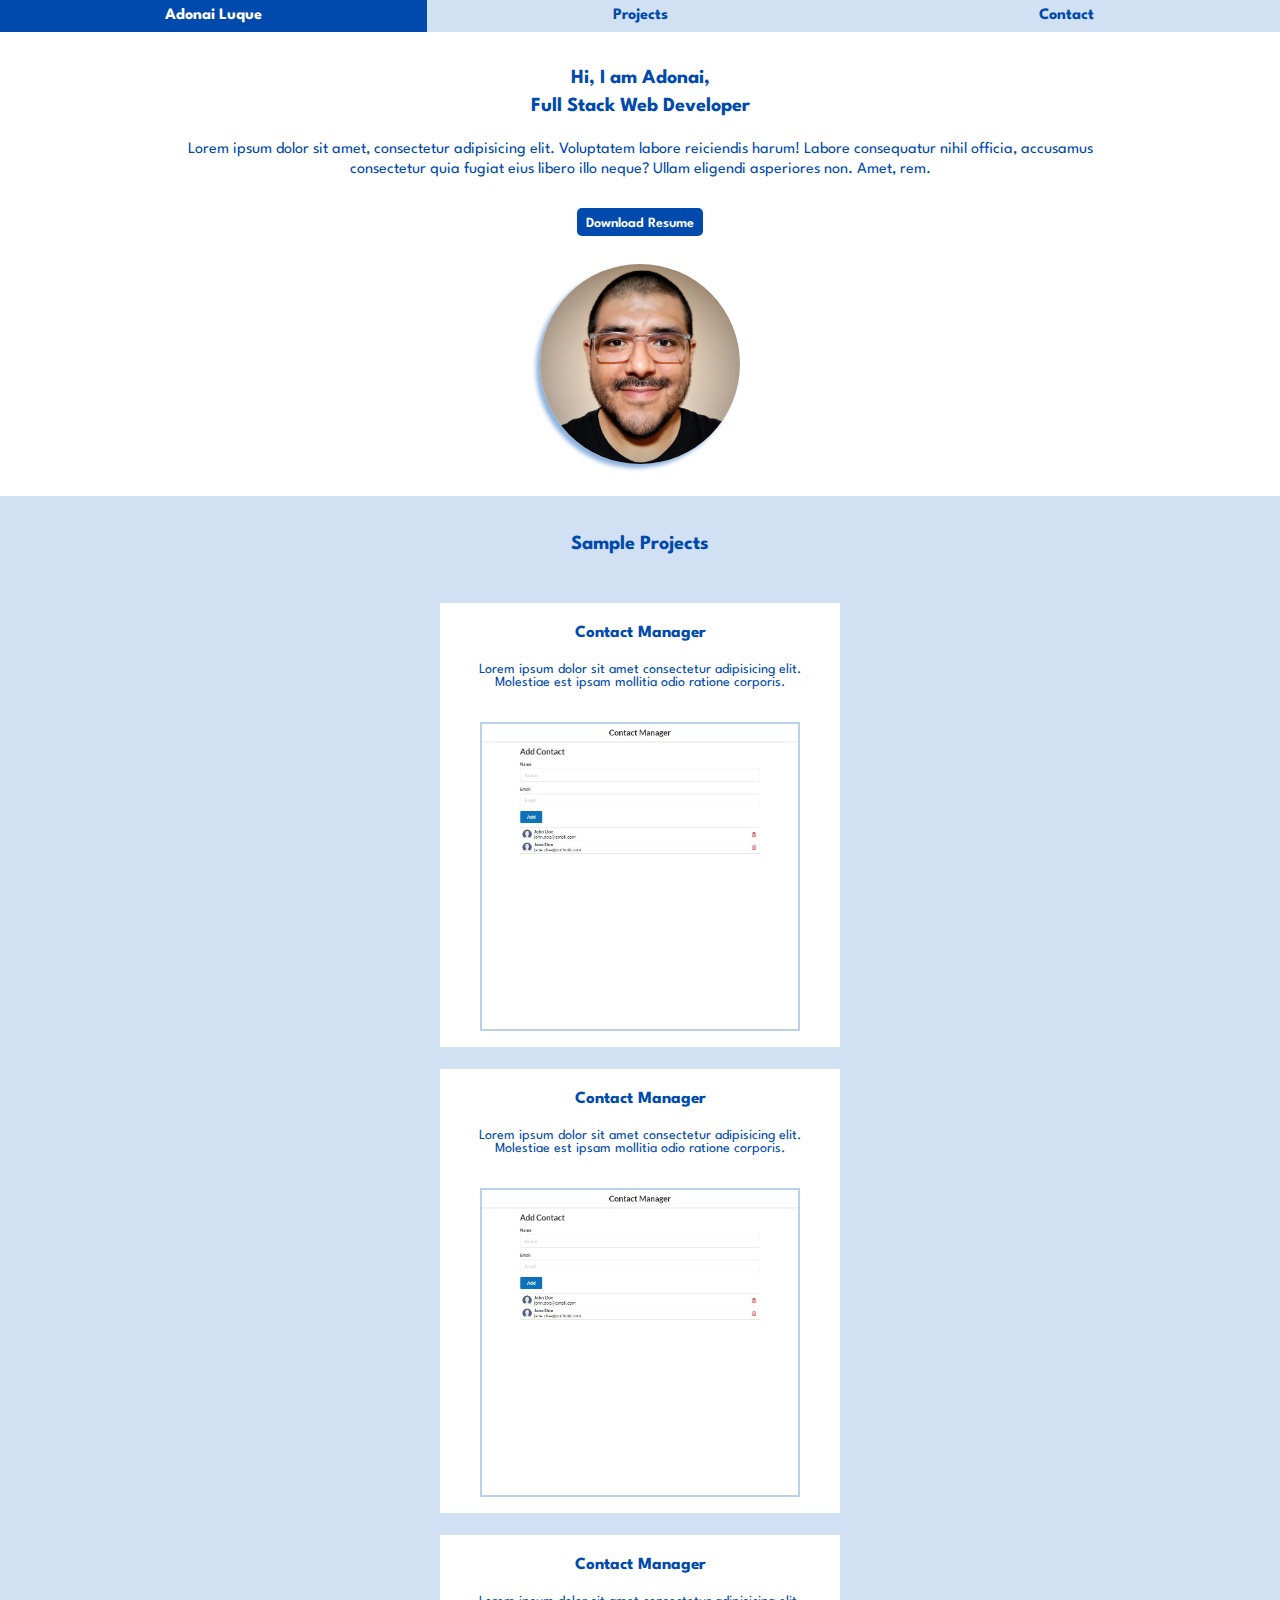
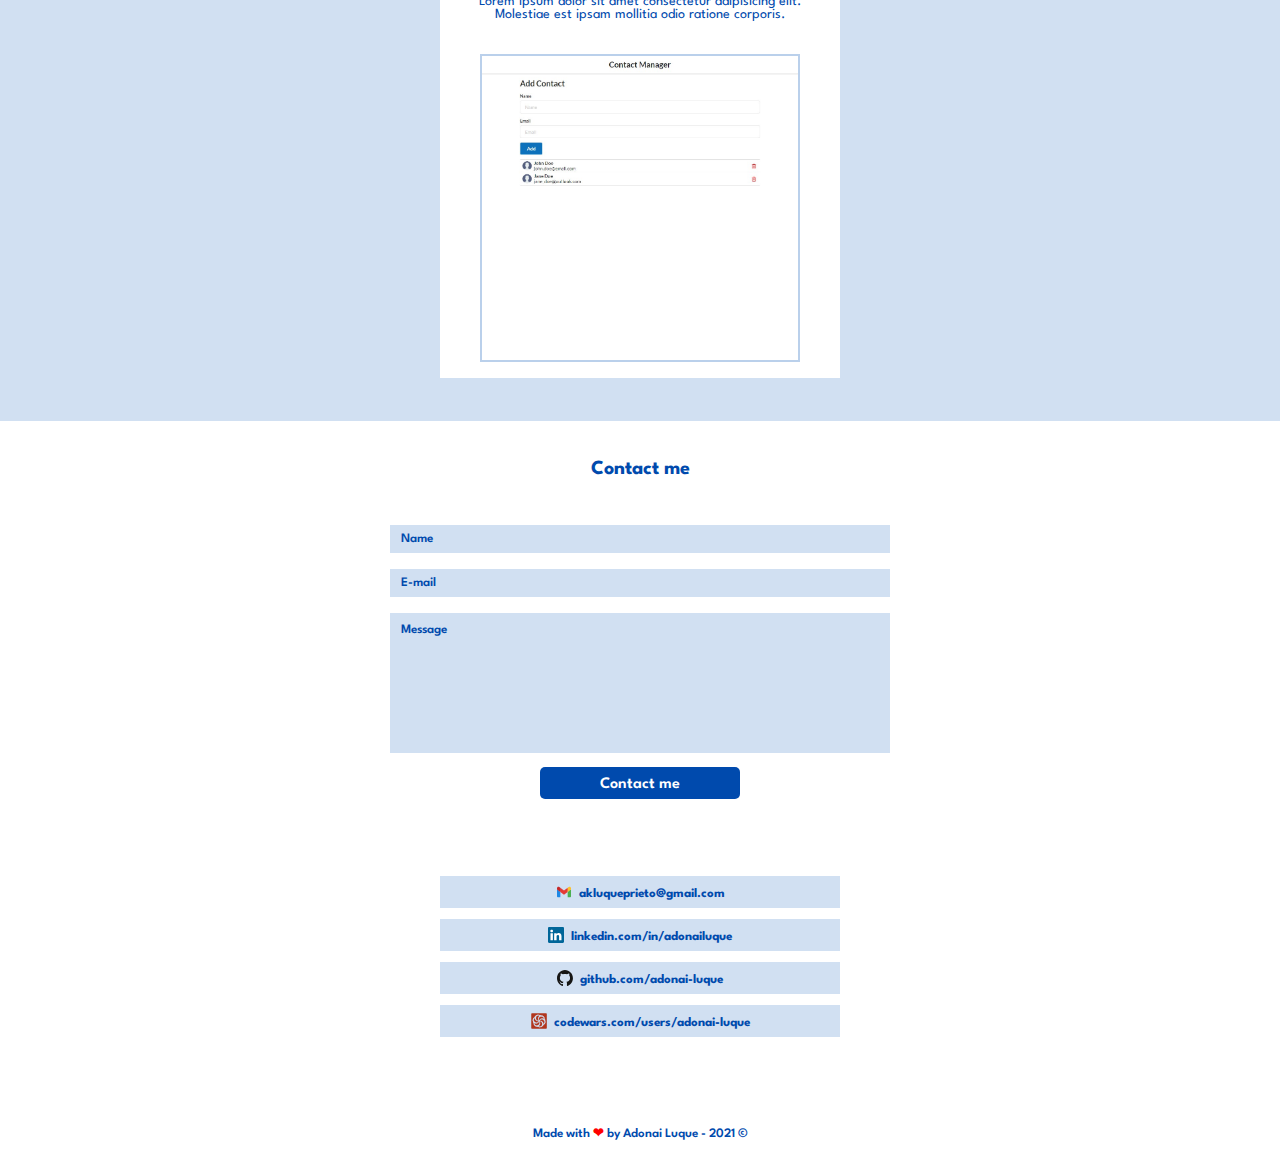
==== index.html @ 99dea701 "Favicon added and small devices CSS adjusted" ====
<!DOCTYPE html>
<html lang="en">

<head>
  <meta charset="UTF-8" />
  <meta http-equiv="X-UA-Compatible" content="IE=edge" />
  <meta name="viewport" content="width=device-width, initial-scale=1.0" />
  <link rel="icon" href="./assets/icons/favicon-32x32.png" type="image/png">
  <link rel="stylesheet" href="https://pro.fontawesome.com/releases/v5.10.0/css/all.css"
    integrity="sha384-AYmEC3Yw5cVb3ZcuHtOA93w35dYTsvhLPVnYs9eStHfGJvOvKxVfELGroGkvsg+p" crossorigin="anonymous" />
  <link rel="stylesheet" href="style.css" />
  <title>Adonai Luque</title>
</head>

<body>
  <nav class="navbar">
    <p class="nav-item nav-title">Adonai Luque</a>
    <p class="nav-item">Projects</a>
    <p class="nav-item">Contact</a>
  </nav>
  <section class="hero" id="hero">
    <div class="hero-resume">
      <h2>Hi, I am Adonai, <br>Full Stack Web Developer</h2>
      <p>
        Lorem ipsum dolor sit amet, consectetur adipisicing elit. Voluptatem
        labore reiciendis harum! Labore consequatur nihil officia, accusamus
        consectetur quia fugiat eius libero illo neque? Ullam eligendi
        asperiores non. Amet, rem.
      </p>
      <a class="download-button" href="./assets/pdfs/Adonai Luque - Resume.pdf" download>Download Resume</a>
    </div>
    <div class="hero-picture">
      <img src="./assets/images/Square.jpg" alt="Adonai Luque Headshot" />
    </div>
  </section>
  <section class="projects" id="projects">
    <h2>Sample Projects</h2>
    <div class="project-card">
      <div class="project-description">
        <h3>Contact Manager</h2>
          <p>Lorem ipsum dolor sit amet consectetur adipisicing elit. Molestiae est ipsam mollitia odio ratione
            corporis.</p>
      </div>
      <div class="project-screenshot"
        onclick="window.open('https://adonai-luque.github.io/react-basics-contact-app/');">
        <img src="./assets/images/project00.jpg" alt="Contact Manager screenshot">
      </div>
    </div>
    <div class="project-card">
      <div class="project-description">
        <h3>Contact Manager</h2>
          <p>Lorem ipsum dolor sit amet consectetur adipisicing elit. Molestiae est ipsam mollitia odio ratione
            corporis.</p>
      </div>
      <div class="project-screenshot"
        onclick="window.open('https://adonai-luque.github.io/react-basics-contact-app/');">
        <img src="./assets/images/project00.jpg" alt="Contact Manager screenshot">
      </div>
    </div>
    <div class="project-card">
      <div class="project-description">
        <h3>Contact Manager</h2>
          <p>Lorem ipsum dolor sit amet consectetur adipisicing elit. Molestiae est ipsam mollitia odio ratione
            corporis.</p>
      </div>
      <div class="project-screenshot"
        onclick="window.open('https://adonai-luque.github.io/react-basics-contact-app/');">
        <img src="./assets/images/project00.jpg" alt="Contact Manager screenshot">
      </div>
    </div>
  </section>
  <section class="contact" id="contact">
    <h2>Contact me</h2>
    <form class="contact-form" action="https://formsubmit.co/akluqueprieto@gmail.com" method="POST">
      <input type="hidden" name="_captcha" value="false">
      <input type="hidden" name="_next" value="https://adonai-luque.github.io/thanks.html">
      <input type="text" name="name" placeholder="Name" required>
      <input type="email" name="email" placeholder="E-mail" required>
      <textarea name="message" placeholder="Message"></textarea>
      <button type="submit">Contact me</button>
    </form>
    <div class="contact-links">
      <a class="contact-item display-none" href="https://wa.me/51988966620" target="_blank">
        <img class="icon" src="./assets/icons/whatsapp.svg" alt="WhatsApp Icon">
        <p>+51 988966620</p>
      </a>
      <a class="contact-item" href="mailto:akluqueprieto@gmail.com" target="_blank">
        <img class="icon" src="./assets/icons/gmail.svg" alt="Gmail Icon">
        <p>akluqueprieto@gmail.com</p>
      </a>
      <a class="contact-item" href="https://www.linkedin.com/in/adonailuque" target="_blank">
        <img class="icon" src="./assets/icons/linkedin.svg" alt="Linkedin Icon">
        <p>linkedin.com/in/adonailuque</p>
      </a>
      <a class="contact-item" href="https://github.com/adonai-luque" target="_blank">
        <img class="icon" src="./assets/icons/github.svg" alt="GitHub Icon">
        <p>github.com/adonai-luque</p>
      </a>
      <a class="contact-item" href="https://www.codewars.com/users/adonai-luque" target="_blank">
        <img class="icon" src="./assets/icons/codewars.svg" alt="Codewars Icon">
        <p>codewars.com/users/adonai-luque</p>
      </a>
    </div>
  </section>
  <footer>
    <p class="footer-message">Made with <span class="heart">&#10084;</span> by Adonai Luque - 2021 &copy;</p>
  </footer>
  <script src="./script.js"></script>
</body>

</html>
---- style.css ----
@import url("https://fonts.googleapis.com/css2?family=Spartan:wght@400;500;600;700;800&display=swap");

* {
  box-sizing: border-box;
  margin: 0;
  padding: 0;
}

body {
  width: 100%;
  font-family: "Spartan", sans-serif;
  display: flex;
  flex-direction: column;
  justify-content: center;
}

/* Small devices */

.navbar {
  position: fixed;
  top: 0;
  width: 100%;
  height: 64px;
  background-color: #fff;
  display: grid;
  grid-template-columns: 1fr 1fr;
  grid-template-rows: 1fr 1fr;
  z-index: 1;
}

.nav-title {
  grid-row: 1/2;
  grid-column: 1/3;
}

.nav-item {
  width: 100%;
  text-align: center;
  display: flex;
  justify-content: center;
  align-items: center;
  text-decoration: none;
  font-family: "Spartan", sans-serif;
  font-size: 16px;
  line-height: 32px;
  font-weight: 700;
  color: #004aad;
  cursor: pointer;
  background-color: rgba(25, 100, 189, 0.2);
}

.nav-item:hover {
  background-color: #004aad;
  color: #fff;
}

.hero {
  width: 100%;
  padding-top: 96px;
  padding-bottom: 32px;
  display: flex;
  flex-direction: column;
  align-items: center;
  justify-content: center;
  font-family: "Spartan", sans-serif;
  color: #004aad;
}

.hero-resume {
  width: 80%;
  display: flex;
  padding: 0 36px;
  flex-direction: column;
  justify-content: center;
  align-items: center;
  text-align: center;
}

.hero-resume h2 {
  margin-bottom: 20px;
  font-size: 20px;
  line-height: 28px;
}

.hero-resume p {
  font-size: 16px;
  line-height: 20px;
}

.download-button {
  display: flex;
  justify-content: center;
  align-items: center;
  text-decoration: none;
  padding: 9px 9px 6px 9px;
  margin: 28px 0;
  font-size: 14px;
  font-weight: 600;
  color: #fff;
  background-color: #004aad;
  border-radius: 5px;
}

.download-button:hover {
  background-color: #003c92;
}

.hero-picture {
  width: 280px;
  display: flex;
  align-items: center;
  justify-content: center;
}

.hero-picture img {
  width: 200px;
  border-radius: 50%;
  box-shadow: -4px 4px 4px 0px rgba(25, 100, 189, 0.5);
}

.projects {
  width: 100%;
  padding-bottom: 32px;
  background-color: rgba(25, 100, 189, 0.2);
  display: flex;
  align-items: center;
  flex-direction: column;
  color: #004aad;
}

.projects h2 {
  margin: 32px 0;
  font-size: 20px;
  line-height: 32px;
}

.project-card {
  width: 90%;
  max-width: 400px;
  margin: 11px 0;
  background-color: #fff;
  display: flex;
  flex-direction: column;
  justify-content: space-between;
  align-items: center;
}

.project-description {
  height: 100%;
  margin: 11px 0;
  display: flex;
  flex-direction: column;
  align-items: center;
  justify-content: center;
  text-align: center;
}

.project-description h3 {
  margin: 11px;
  font-size: 17px;
}

.project-description p {
  margin: 11px 20px;
  font-size: 14px;
}

.project-screenshot {
  margin: 11px 0 16px 0;
  display: flex;
  justify-content: center;
}

.project-screenshot img {
  cursor: pointer;
  margin: 0 auto;
  width: 80%;
  border: 2px solid rgba(25, 100, 189, 0.3);
}

.project-screenshot img:hover {
  filter: brightness(60%);
}

.contact {
  width: 100%;
  display: flex;
  flex-direction: column;
  justify-content: space-between;
  align-items: center;
  color: #004aad;
}

.contact h2 {
  margin: 32px 0;
  font-size: 20px;
  line-height: 32px;
}

.contact-form {
  width: 80%;
  display: flex;
  flex-direction: column;
  align-items: center;
}

.contact-form input {
  width: 100%;
  max-width: 500px;
  height: 28px;
  padding: 0 11px;
  background-color: rgba(25, 100, 189, 0.2);
  border: none;
  margin: 8px;
  color: #004aad;
  font-family: "Spartan";
  font-size: 13px;
  font-weight: 500;
}

.contact-form input:focus {
  outline: none !important;
  border: solid 2px #004aad;
}

.contact-form input::placeholder {
  color: #004aad;
  font-family: "Spartan";
  font-weight: 600;
}

.contact-form textarea {
  width: 100%;
  max-width: 500px;
  height: 140px;
  padding: 11px;
  background-color: rgba(25, 100, 189, 0.2);
  border: none;
  margin: 8px;
  color: #004aad;
  font-family: "Spartan";
  font-size: 13px;
  font-weight: 500;
  resize: none;
}

.contact-form textarea:focus {
  outline: none !important;
  border: solid 2px #004aad;
}

.contact-form textarea::placeholder {
  color: #004aad;
  font-family: "Spartan";
  font-weight: 600;
}

.contact-form button {
  display: flex;
  justify-content: center;
  align-items: center;
  width: 200px;
  height: 32px;
  padding: 9px 9px 6px 9px;
  background-color: #004aad;
  border: none;
  margin: 6px;
  color: #fff;
  font-family: "Spartan";
  font-size: 16px;
  font-weight: 600;
  cursor: pointer;
  border-radius: 5px;
}

.contact-form button:hover {
  background-color: #003c92;
}

.contact-links {
  margin: 60px 0;
  width: 80%;
}

.contact-item {
  height: 32px;
  margin: 11px auto;
  max-width: 400px;
  display: flex;
  justify-content: center;
  align-items: center;
  font-size: 13px;
  font-weight: 700;
  text-decoration: none;
  color: inherit;
  background-color: rgba(25, 100, 189, 0.2);
}

.contact-item:hover {
  background-color: rgba(25, 100, 189, 0.6);
}

.contact-item .icon {
  height: 16px;
  margin-right: 7px;
}

.contact-item p {
  margin-top: 4px;
}

.display-none {
  display: none;
}

footer {
  height: 48px;
  width: 100%;
  margin-bottom: 16px;
  display: flex;
  justify-content: center;
  align-items: center;
  font-weight: 600;
  color: #004aad;
  font-size: 13px;
}

footer .heart {
  color: red;
}

@media screen and (orientation: landscape) {
  .navbar {
    height: 32px;
    display: flex;
    flex-direction: row;
    align-items: center;
    justify-content: center;
  }

  .hero {
    padding-top: 64px;
  }
}
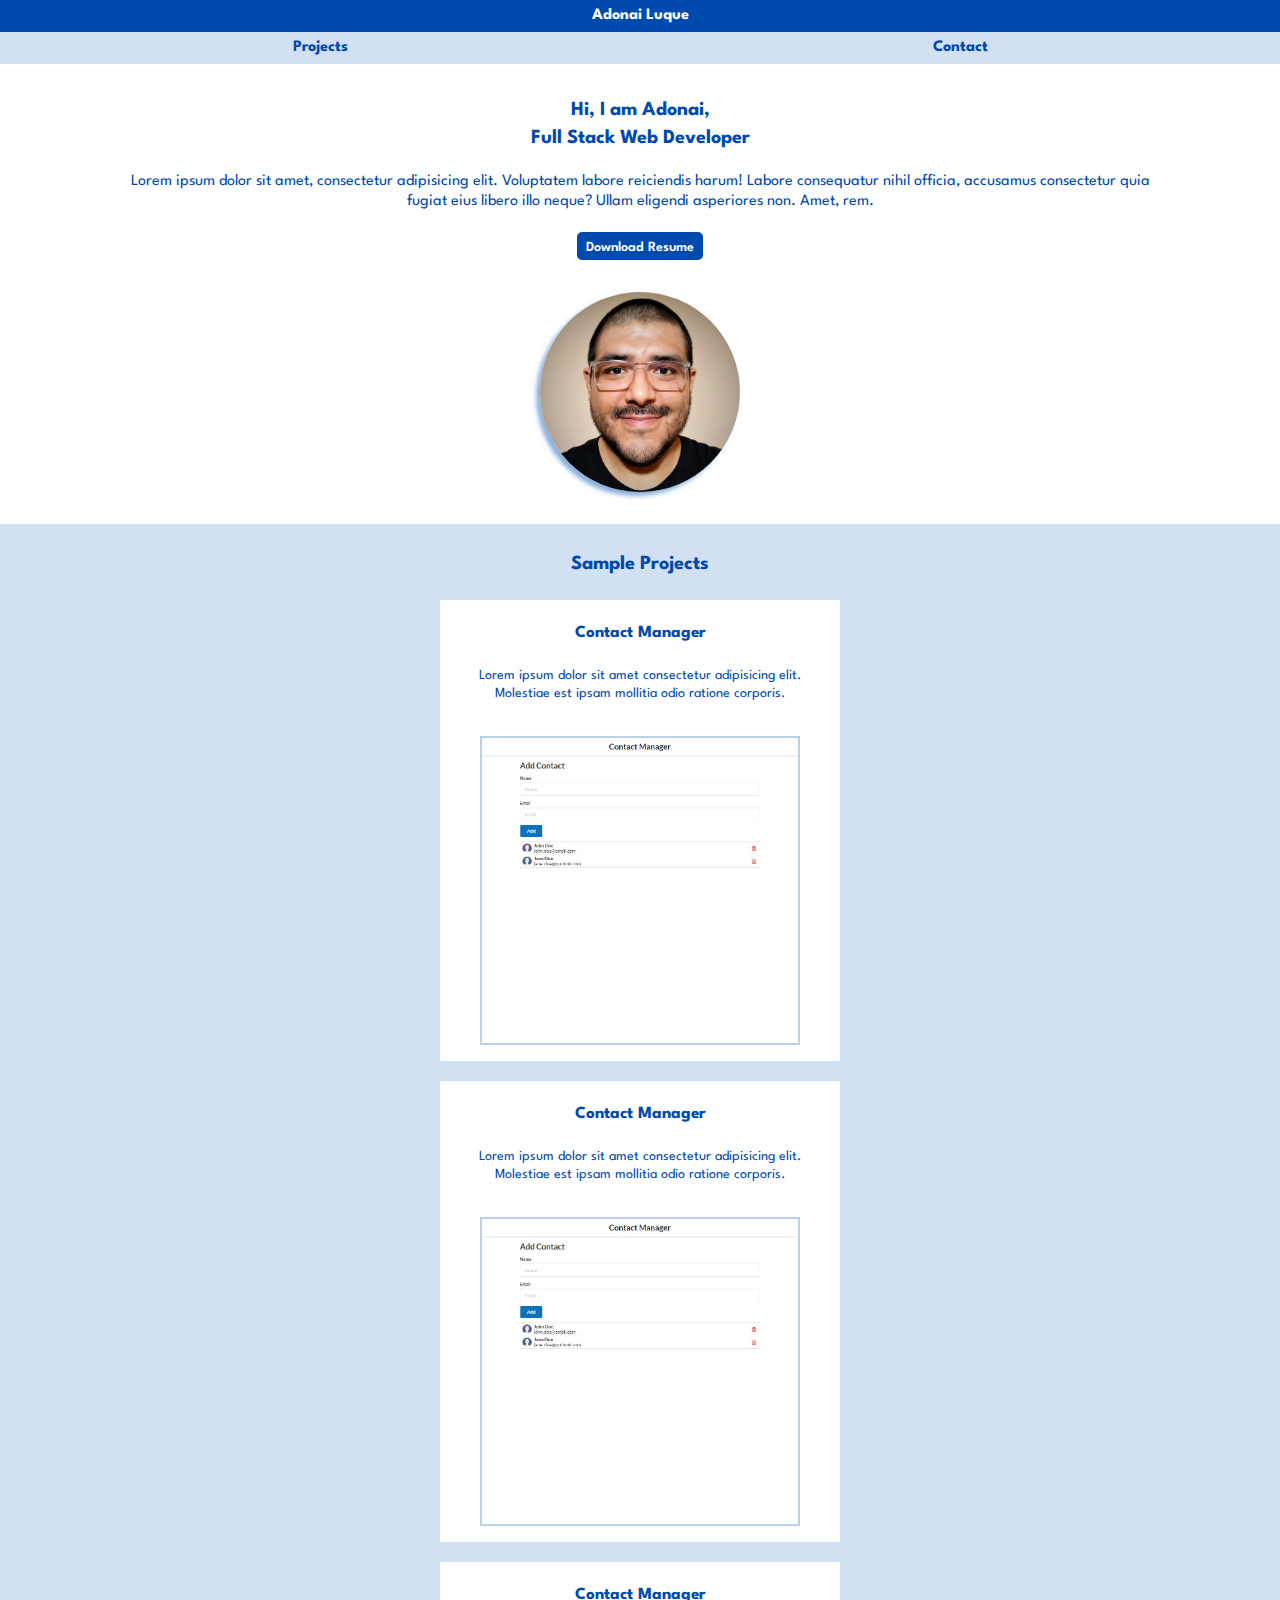
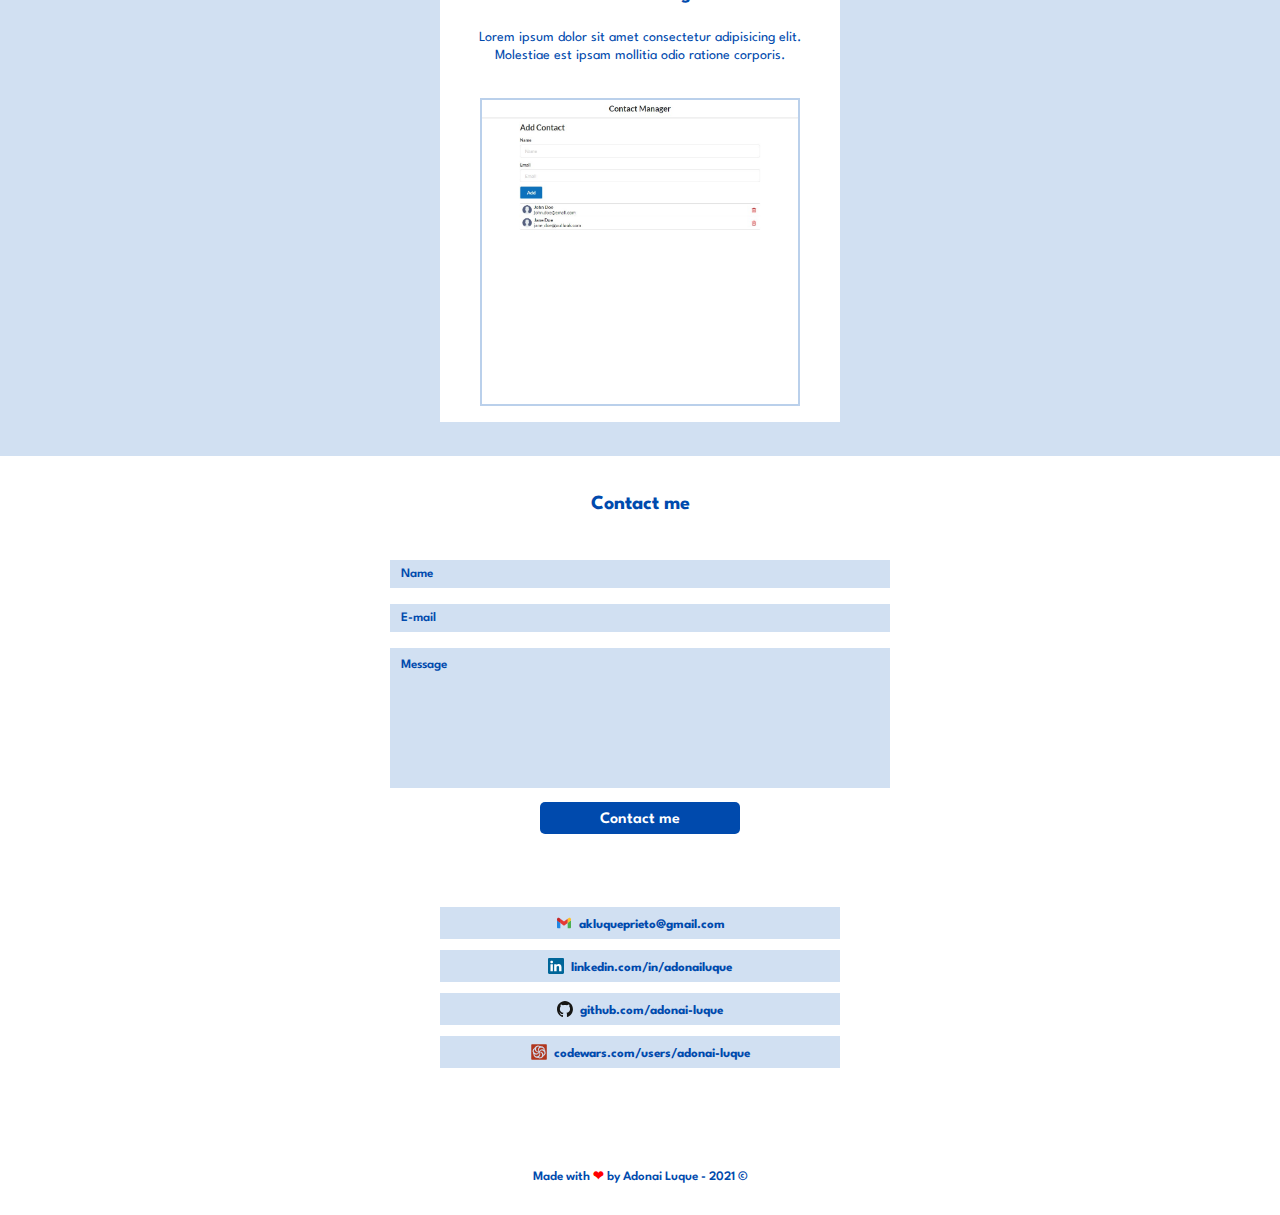
==== commit 410f8072: "Medium devices CSS completed" ====
--- a/index.html
+++ b/index.html
@@ -3,7 +3,6 @@
 
 <head>
   <meta charset="UTF-8" />
-  <meta http-equiv="X-UA-Compatible" content="IE=edge" />
   <meta name="viewport" content="width=device-width, initial-scale=1.0" />
   <link rel="icon" href="./assets/icons/favicon-32x32.png" type="image/png">
   <link rel="stylesheet" href="https://pro.fontawesome.com/releases/v5.10.0/css/all.css"
@@ -80,10 +79,6 @@
       <button type="submit">Contact me</button>
     </form>
     <div class="contact-links">
-      <a class="contact-item display-none" href="https://wa.me/51988966620" target="_blank">
-        <img class="icon" src="./assets/icons/whatsapp.svg" alt="WhatsApp Icon">
-        <p>+51 988966620</p>
-      </a>
       <a class="contact-item" href="mailto:akluqueprieto@gmail.com" target="_blank">
         <img class="icon" src="./assets/icons/gmail.svg" alt="Gmail Icon">
         <p>akluqueprieto@gmail.com</p>
--- a/style.css
+++ b/style.css
@@ -6,339 +6,1459 @@
   padding: 0;
 }
 
-body {
-  width: 100%;
-  font-family: "Spartan", sans-serif;
-  display: flex;
-  flex-direction: column;
-  justify-content: center;
+/* X-Small devices (portrait phones, less than 576px) */
+@media (min-width: 0px) {
+  body {
+    width: 100%;
+    font-family: "Spartan", sans-serif;
+    display: flex;
+    flex-direction: column;
+    justify-content: center;
+  }
+  
+  .navbar {
+    position: fixed;
+    top: 0;
+    width: 100%;
+    height: 64px;
+    background-color: #fff;
+    display: grid;
+    grid-template-columns: 1fr 1fr;
+    grid-template-rows: 1fr 1fr;
+    z-index: 1;
+  }
+  
+  .nav-title {
+    grid-row: 1/2;
+    grid-column: 1/3;
+  }
+  
+  .nav-item {
+    width: 100%;
+    text-align: center;
+    display: flex;
+    justify-content: center;
+    align-items: center;
+    text-decoration: none;
+    font-family: "Spartan", sans-serif;
+    font-size: 16px;
+    line-height: 32px;
+    font-weight: 700;
+    color: #004aad;
+    cursor: pointer;
+    background-color: rgba(25, 100, 189, 0.2);
+  }
+  
+  .nav-item:hover {
+    background-color: #004aad;
+    color: #fff;
+  }
+  
+  .hero {
+    width: 100%;
+    padding: 80px 0 16px 0;
+    display: flex;
+    flex-direction: column;
+    align-items: center;
+    justify-content: center;
+    font-family: "Spartan", sans-serif;
+    color: #004aad;
+  }
+  
+  .hero-resume {
+    width: 80%;
+    display: flex;
+    padding: 16px 0 16px 0;
+    flex-direction: column;
+    justify-content: center;
+    align-items: center;
+    text-align: center;
+  }
+  
+  .hero-resume h2 {
+    margin: 0 auto 10px auto;
+    font-size: 20px;
+    line-height: 28px;
+  }
+  
+  .hero-resume p {
+    margin: 10px auto 10px auto;
+    font-size: 16px;
+    line-height: 20px;
+  }
+  
+  .download-button {
+    display: flex;
+    justify-content: center;
+    align-items: center;
+    text-decoration: none;
+    padding: 9px 9px 6px 9px;
+    margin: 10px auto 0 auto;
+    font-size: 14px;
+    font-weight: 600;
+    color: #fff;
+    background-color: #004aad;
+    border-radius: 5px;
+  }
+  
+  .download-button:hover {
+    background-color: #003c92;
+  }
+  
+  .hero-picture {
+    width: 280px;
+    padding: 16px 0 16px 0;
+    display: flex;
+    align-items: center;
+    justify-content: center;
+  }
+  
+  .hero-picture img {
+    width: 200px;
+    border-radius: 50%;
+    box-shadow: -4px 4px 4px 0px rgba(25, 100, 189, 0.5);
+  }
+  
+  .projects {
+    width: 100%;
+    padding: 24px 0 24px 0;
+    background-color: rgba(25, 100, 189, 0.2);
+    display: flex;
+    align-items: center;
+    flex-direction: column;
+    color: #004aad;
+  }
+  
+  .projects h2 {
+    margin: 0 auto 10px auto;
+    font-size: 20px;
+    line-height: 32px;
+  }
+  
+  .project-card {
+    width: 90%;
+    max-width: 400px;
+    margin: 10px auto;
+    background-color: #fff;
+    display: flex;
+    flex-direction: column;
+    justify-content: space-between;
+    align-items: center;
+  }
+  
+  .project-description {
+    height: 100%;
+    margin: 11px 0;
+    display: flex;
+    flex-direction: column;
+    align-items: center;
+    justify-content: center;
+    text-align: center;
+  }
+  
+  .project-description h3 {
+    margin: 11px;
+    font-size: 17px;
+    line-height: 23px;
+  }
+  
+  .project-description p {
+    margin: 11px 20px;
+    font-size: 14px;
+    line-height: 18px;
+  }
+  
+  .project-screenshot {
+    margin: 11px 0 16px 0;
+    display: flex;
+    justify-content: center;
+  }
+  
+  .project-screenshot img {
+    cursor: pointer;
+    margin: 0 auto;
+    width: 80%;
+    border: 2px solid rgba(25, 100, 189, 0.3);
+  }
+  
+  .project-screenshot img:hover {
+    filter: brightness(60%);
+  }
+  
+  .contact {
+    width: 100%;
+    padding: 32px 0 32px 0;
+    display: flex;
+    flex-direction: column;
+    justify-content: space-between;
+    align-items: center;
+    color: #004aad;
+  }
+  
+  .contact h2 {
+    margin: 0 0 16px 0;
+    font-size: 20px;
+    line-height: 32px;
+  }
+  
+  .contact-form {
+    width: 80%;
+    margin: 16px 0 16px 0;
+    display: flex;
+    flex-direction: column;
+    align-items: center;
+  }
+  
+  .contact-form input {
+    width: 100%;
+    max-width: 500px;
+    height: 28px;
+    padding: 0 11px;
+    background-color: rgba(25, 100, 189, 0.2);
+    border: none;
+    margin: 8px;
+    color: #004aad;
+    font-family: "Spartan";
+    font-size: 13px;
+    font-weight: 500;
+  }
+  
+  .contact-form input:focus {
+    outline: none !important;
+    border: solid 2px #004aad;
+  }
+  
+  .contact-form input::placeholder {
+    color: #004aad;
+    font-family: "Spartan";
+    font-weight: 600;
+  }
+  
+  .contact-form textarea {
+    width: 100%;
+    max-width: 500px;
+    height: 140px;
+    padding: 11px;
+    background-color: rgba(25, 100, 189, 0.2);
+    border: none;
+    margin: 8px;
+    color: #004aad;
+    font-family: "Spartan";
+    font-size: 13px;
+    font-weight: 500;
+    resize: none;
+  }
+  
+  .contact-form textarea:focus {
+    outline: none !important;
+    border: solid 2px #004aad;
+  }
+  
+  .contact-form textarea::placeholder {
+    color: #004aad;
+    font-family: "Spartan";
+    font-weight: 600;
+  }
+  
+  .contact-form button {
+    display: flex;
+    justify-content: center;
+    align-items: center;
+    width: 200px;
+    height: 32px;
+    padding: 9px 9px 6px 9px;
+    background-color: #004aad;
+    border: none;
+    margin: 6px;
+    color: #fff;
+    font-family: "Spartan";
+    font-size: 16px;
+    font-weight: 600;
+    cursor: pointer;
+    border-radius: 5px;
+  }
+  
+  .contact-form button:hover {
+    background-color: #003c92;
+  }
+  
+  .contact-links {
+    margin: 40px 0 40px 0;
+    width: 80%;
+  }
+  
+  .contact-item {
+    height: 32px;
+    margin: 11px auto;
+    max-width: 400px;
+    display: flex;
+    justify-content: center;
+    align-items: center;
+    font-size: 13px;
+    font-weight: 700;
+    text-decoration: none;
+    color: inherit;
+    background-color: rgba(25, 100, 189, 0.2);
+  }
+  
+  .contact-item:hover {
+    background-color: rgba(25, 100, 189, 0.6);
+  }
+  
+  .contact-item .icon {
+    height: 16px;
+    margin-right: 7px;
+  }
+  
+  .contact-item p {
+    margin-top: 4px;
+  }
+  
+  footer {
+    height: 48px;
+    width: 100%;
+    margin-bottom: 16px;
+    display: flex;
+    justify-content: center;
+    align-items: center;
+    font-weight: 600;
+    color: #004aad;
+    font-size: 13px;
+  }
+  
+  footer .heart {
+    color: red;
+  }
 }
 
-/* Small devices */
-
-.navbar {
-  position: fixed;
-  top: 0;
-  width: 100%;
-  height: 64px;
-  background-color: #fff;
-  display: grid;
-  grid-template-columns: 1fr 1fr;
-  grid-template-rows: 1fr 1fr;
-  z-index: 1;
+/* Small devices (landscape phones, 576px and up) */
+@media screen and (min-width: 576px) {
+  .navbar {
+    height: 32px;
+    display: flex;
+    justify-content: stretch;
+  }
+  
+  .hero {
+    padding: 48px 0 16px 0;
+  }
 }
 
-.nav-title {
-  grid-row: 1/2;
-  grid-column: 1/3;
+/* Medium devices (tablets, 768px and up) */
+@media (min-width: 768px) {
+  .navbar {
+    height: 36px;
+  }
+  
+  .nav-item {
+    font-size: 18px;
+    line-height: 36px;
+  }
+  
+  .hero {
+    padding: 56px 0 20px 0;
+  }
+  
+  .hero-resume {
+    padding: 20px 0 20px 0;
+  }
+  
+  .hero-resume h2 {
+    margin: 0 auto 16px auto;
+    font-size: 24px;
+    line-height: 32px;
+  }
+  
+  .hero-resume p {
+    margin: 16px auto 16px auto;
+    font-size: 18px;
+    line-height: 24px;
+  }
+  
+  .download-button {
+    padding: 11px 11px 8px 11px;
+    margin: 16px auto 0 auto;
+    font-size: 16px;
+  }
+  
+  .hero-picture {
+    padding: 20px 0 20px 0;
+  }
+  
+  .hero-picture img {
+    width: 220px;
+  }
+  
+  .projects {
+    padding: 32px 0 32px 0;
+  }
+  
+  .projects h2 {
+    margin: 0 auto 16px auto;
+    font-size: 24px;
+    line-height: 36px;
+  }
+  
+  .project-card {
+    max-width: 440px;
+    margin: 16px auto;
+  }
+  
+  .project-description {
+    margin: 16px 0;
+  }
+  
+  .project-description h3 {
+    margin: 12px;
+    font-size: 19px;
+    line-height: 27px;
+  }
+  
+  .project-description p {
+    margin: 12px 20px;
+    font-size: 16px;
+    line-height: 20px;
+  }
+  
+  .project-screenshot {
+    margin: 10px 0 30px 0;
+  }
+  
+  .contact {
+    padding: 40px 0 40px 0;
+  }
+  
+  .contact h2 {
+    margin: 0 0 20px 0;
+    font-size: 24px;
+    line-height: 32px;
+  }
+  
+  .contact-form {
+    margin: 16px 0 16px 0;
+  }
+  
+  .contact-form input {
+    max-width: 500px;
+    height: 32px;
+    padding: 11px ;
+    margin: 10px;
+    font-size: 15px;
+    
+  }
+  
+  .contact-form textarea {
+    height: 180px;
+    padding: 11px;
+    margin: 10px;
+    font-size: 15px;
+  }
+  
+  .contact-form button {
+    width: 240px;
+    height: 36px;
+    margin: 10px;
+    font-size: 18px;
+  }
+  
+  .contact-links {
+    margin: 54px 0 54px 0;
+  } 
+
+  .contact-item {
+    height: 36px;
+    margin: 14px auto;
+    max-width: 440px;
+    font-size: 15px;
+  }
+  
+  .contact-item .icon {
+    height: 20px;
+    margin-right: 9px;
+  }
+  
+  .contact-item p {
+    margin-top: 5px;
+  }
+  
+  footer {
+    height: 54px;
+    margin-bottom: 16px;
+    font-size: 16px;
+  }
 }
 
-.nav-item {
-  width: 100%;
-  text-align: center;
-  display: flex;
-  justify-content: center;
-  align-items: center;
-  text-decoration: none;
-  font-family: "Spartan", sans-serif;
-  font-size: 16px;
-  line-height: 32px;
-  font-weight: 700;
-  color: #004aad;
-  cursor: pointer;
-  background-color: rgba(25, 100, 189, 0.2);
+/* Large devices (desktops, 992px and up) */
+@media (min-width: 992px) {
+  body {
+    width: 100%;
+    font-family: "Spartan", sans-serif;
+    display: flex;
+    flex-direction: column;
+    justify-content: center;
+  }
+  
+  .navbar {
+    position: fixed;
+    top: 0;
+    width: 100%;
+    height: 64px;
+    background-color: #fff;
+    display: grid;
+    grid-template-columns: 1fr 1fr;
+    grid-template-rows: 1fr 1fr;
+    z-index: 1;
+  }
+  
+  .nav-title {
+    grid-row: 1/2;
+    grid-column: 1/3;
+  }
+  
+  .nav-item {
+    width: 100%;
+    text-align: center;
+    display: flex;
+    justify-content: center;
+    align-items: center;
+    text-decoration: none;
+    font-family: "Spartan", sans-serif;
+    font-size: 16px;
+    line-height: 32px;
+    font-weight: 700;
+    color: #004aad;
+    cursor: pointer;
+    background-color: rgba(25, 100, 189, 0.2);
+  }
+  
+  .nav-item:hover {
+    background-color: #004aad;
+    color: #fff;
+  }
+  
+  .hero {
+    width: 100%;
+    padding: 80px 0 16px 0;
+    display: flex;
+    flex-direction: column;
+    align-items: center;
+    justify-content: center;
+    font-family: "Spartan", sans-serif;
+    color: #004aad;
+  }
+  
+  .hero-resume {
+    width: 80%;
+    display: flex;
+    padding: 16px 0 16px 0;
+    flex-direction: column;
+    justify-content: center;
+    align-items: center;
+    text-align: center;
+  }
+  
+  .hero-resume h2 {
+    margin: 0 auto 10px auto;
+    font-size: 20px;
+    line-height: 28px;
+  }
+  
+  .hero-resume p {
+    margin: 10px auto 10px auto;
+    font-size: 16px;
+    line-height: 20px;
+  }
+  
+  .download-button {
+    display: flex;
+    justify-content: center;
+    align-items: center;
+    text-decoration: none;
+    padding: 9px 9px 6px 9px;
+    margin: 10px auto 0 auto;
+    font-size: 14px;
+    font-weight: 600;
+    color: #fff;
+    background-color: #004aad;
+    border-radius: 5px;
+  }
+  
+  .download-button:hover {
+    background-color: #003c92;
+  }
+  
+  .hero-picture {
+    width: 280px;
+    padding: 16px 0 16px 0;
+    display: flex;
+    align-items: center;
+    justify-content: center;
+  }
+  
+  .hero-picture img {
+    width: 200px;
+    border-radius: 50%;
+    box-shadow: -4px 4px 4px 0px rgba(25, 100, 189, 0.5);
+  }
+  
+  .projects {
+    width: 100%;
+    padding: 24px 0 24px 0;
+    background-color: rgba(25, 100, 189, 0.2);
+    display: flex;
+    align-items: center;
+    flex-direction: column;
+    color: #004aad;
+  }
+  
+  .projects h2 {
+    margin: 0 auto 10px auto;
+    font-size: 20px;
+    line-height: 32px;
+  }
+  
+  .project-card {
+    width: 90%;
+    max-width: 400px;
+    margin: 10px auto;
+    background-color: #fff;
+    display: flex;
+    flex-direction: column;
+    justify-content: space-between;
+    align-items: center;
+  }
+  
+  .project-description {
+    height: 100%;
+    margin: 11px 0;
+    display: flex;
+    flex-direction: column;
+    align-items: center;
+    justify-content: center;
+    text-align: center;
+  }
+  
+  .project-description h3 {
+    margin: 11px;
+    font-size: 17px;
+    line-height: 23px;
+  }
+  
+  .project-description p {
+    margin: 11px 20px;
+    font-size: 14px;
+    line-height: 18px;
+  }
+  
+  .project-screenshot {
+    margin: 11px 0 16px 0;
+    display: flex;
+    justify-content: center;
+  }
+  
+  .project-screenshot img {
+    cursor: pointer;
+    margin: 0 auto;
+    width: 80%;
+    border: 2px solid rgba(25, 100, 189, 0.3);
+  }
+  
+  .project-screenshot img:hover {
+    filter: brightness(60%);
+  }
+  
+  .contact {
+    width: 100%;
+    padding: 32px 0 32px 0;
+    display: flex;
+    flex-direction: column;
+    justify-content: space-between;
+    align-items: center;
+    color: #004aad;
+  }
+  
+  .contact h2 {
+    margin: 0 0 16px 0;
+    font-size: 20px;
+    line-height: 32px;
+  }
+  
+  .contact-form {
+    width: 80%;
+    margin: 16px 0 16px 0;
+    display: flex;
+    flex-direction: column;
+    align-items: center;
+  }
+  
+  .contact-form input {
+    width: 100%;
+    max-width: 500px;
+    height: 28px;
+    padding: 0 11px;
+    background-color: rgba(25, 100, 189, 0.2);
+    border: none;
+    margin: 8px;
+    color: #004aad;
+    font-family: "Spartan";
+    font-size: 13px;
+    font-weight: 500;
+  }
+  
+  .contact-form input:focus {
+    outline: none !important;
+    border: solid 2px #004aad;
+  }
+  
+  .contact-form input::placeholder {
+    color: #004aad;
+    font-family: "Spartan";
+    font-weight: 600;
+  }
+  
+  .contact-form textarea {
+    width: 100%;
+    max-width: 500px;
+    height: 140px;
+    padding: 11px;
+    background-color: rgba(25, 100, 189, 0.2);
+    border: none;
+    margin: 8px;
+    color: #004aad;
+    font-family: "Spartan";
+    font-size: 13px;
+    font-weight: 500;
+    resize: none;
+  }
+  
+  .contact-form textarea:focus {
+    outline: none !important;
+    border: solid 2px #004aad;
+  }
+  
+  .contact-form textarea::placeholder {
+    color: #004aad;
+    font-family: "Spartan";
+    font-weight: 600;
+  }
+  
+  .contact-form button {
+    display: flex;
+    justify-content: center;
+    align-items: center;
+    width: 200px;
+    height: 32px;
+    padding: 9px 9px 6px 9px;
+    background-color: #004aad;
+    border: none;
+    margin: 6px;
+    color: #fff;
+    font-family: "Spartan";
+    font-size: 16px;
+    font-weight: 600;
+    cursor: pointer;
+    border-radius: 5px;
+  }
+  
+  .contact-form button:hover {
+    background-color: #003c92;
+  }
+  
+  .contact-links {
+    margin: 40px 0 40px 0;
+    width: 80%;
+  }
+  
+  .contact-item {
+    height: 32px;
+    margin: 11px auto;
+    max-width: 400px;
+    display: flex;
+    justify-content: center;
+    align-items: center;
+    font-size: 13px;
+    font-weight: 700;
+    text-decoration: none;
+    color: inherit;
+    background-color: rgba(25, 100, 189, 0.2);
+  }
+  
+  .contact-item:hover {
+    background-color: rgba(25, 100, 189, 0.6);
+  }
+  
+  .contact-item .icon {
+    height: 16px;
+    margin-right: 7px;
+  }
+  
+  .contact-item p {
+    margin-top: 4px;
+  }
+  
+  footer {
+    height: 48px;
+    width: 100%;
+    margin-bottom: 16px;
+    display: flex;
+    justify-content: center;
+    align-items: center;
+    font-weight: 600;
+    color: #004aad;
+    font-size: 13px;
+  }
+  
+  footer .heart {
+    color: red;
+  }
 }
 
-.nav-item:hover {
-  background-color: #004aad;
-  color: #fff;
+/* X-Large devices (large desktops, 1200px and up) */
+@media (min-width: 1200px) {
+  body {
+    width: 100%;
+    font-family: "Spartan", sans-serif;
+    display: flex;
+    flex-direction: column;
+    justify-content: center;
+  }
+  
+  .navbar {
+    position: fixed;
+    top: 0;
+    width: 100%;
+    height: 64px;
+    background-color: #fff;
+    display: grid;
+    grid-template-columns: 1fr 1fr;
+    grid-template-rows: 1fr 1fr;
+    z-index: 1;
+  }
+  
+  .nav-title {
+    grid-row: 1/2;
+    grid-column: 1/3;
+  }
+  
+  .nav-item {
+    width: 100%;
+    text-align: center;
+    display: flex;
+    justify-content: center;
+    align-items: center;
+    text-decoration: none;
+    font-family: "Spartan", sans-serif;
+    font-size: 16px;
+    line-height: 32px;
+    font-weight: 700;
+    color: #004aad;
+    cursor: pointer;
+    background-color: rgba(25, 100, 189, 0.2);
+  }
+  
+  .nav-item:hover {
+    background-color: #004aad;
+    color: #fff;
+  }
+  
+  .hero {
+    width: 100%;
+    padding: 80px 0 16px 0;
+    display: flex;
+    flex-direction: column;
+    align-items: center;
+    justify-content: center;
+    font-family: "Spartan", sans-serif;
+    color: #004aad;
+  }
+  
+  .hero-resume {
+    width: 80%;
+    display: flex;
+    padding: 16px 0 16px 0;
+    flex-direction: column;
+    justify-content: center;
+    align-items: center;
+    text-align: center;
+  }
+  
+  .hero-resume h2 {
+    margin: 0 auto 10px auto;
+    font-size: 20px;
+    line-height: 28px;
+  }
+  
+  .hero-resume p {
+    margin: 10px auto 10px auto;
+    font-size: 16px;
+    line-height: 20px;
+  }
+  
+  .download-button {
+    display: flex;
+    justify-content: center;
+    align-items: center;
+    text-decoration: none;
+    padding: 9px 9px 6px 9px;
+    margin: 10px auto 0 auto;
+    font-size: 14px;
+    font-weight: 600;
+    color: #fff;
+    background-color: #004aad;
+    border-radius: 5px;
+  }
+  
+  .download-button:hover {
+    background-color: #003c92;
+  }
+  
+  .hero-picture {
+    width: 280px;
+    padding: 16px 0 16px 0;
+    display: flex;
+    align-items: center;
+    justify-content: center;
+  }
+  
+  .hero-picture img {
+    width: 200px;
+    border-radius: 50%;
+    box-shadow: -4px 4px 4px 0px rgba(25, 100, 189, 0.5);
+  }
+  
+  .projects {
+    width: 100%;
+    padding: 24px 0 24px 0;
+    background-color: rgba(25, 100, 189, 0.2);
+    display: flex;
+    align-items: center;
+    flex-direction: column;
+    color: #004aad;
+  }
+  
+  .projects h2 {
+    margin: 0 auto 10px auto;
+    font-size: 20px;
+    line-height: 32px;
+  }
+  
+  .project-card {
+    width: 90%;
+    max-width: 400px;
+    margin: 10px auto;
+    background-color: #fff;
+    display: flex;
+    flex-direction: column;
+    justify-content: space-between;
+    align-items: center;
+  }
+  
+  .project-description {
+    height: 100%;
+    margin: 11px 0;
+    display: flex;
+    flex-direction: column;
+    align-items: center;
+    justify-content: center;
+    text-align: center;
+  }
+  
+  .project-description h3 {
+    margin: 11px;
+    font-size: 17px;
+    line-height: 23px;
+  }
+  
+  .project-description p {
+    margin: 11px 20px;
+    font-size: 14px;
+    line-height: 18px;
+  }
+  
+  .project-screenshot {
+    margin: 11px 0 16px 0;
+    display: flex;
+    justify-content: center;
+  }
+  
+  .project-screenshot img {
+    cursor: pointer;
+    margin: 0 auto;
+    width: 80%;
+    border: 2px solid rgba(25, 100, 189, 0.3);
+  }
+  
+  .project-screenshot img:hover {
+    filter: brightness(60%);
+  }
+  
+  .contact {
+    width: 100%;
+    padding: 32px 0 32px 0;
+    display: flex;
+    flex-direction: column;
+    justify-content: space-between;
+    align-items: center;
+    color: #004aad;
+  }
+  
+  .contact h2 {
+    margin: 0 0 16px 0;
+    font-size: 20px;
+    line-height: 32px;
+  }
+  
+  .contact-form {
+    width: 80%;
+    margin: 16px 0 16px 0;
+    display: flex;
+    flex-direction: column;
+    align-items: center;
+  }
+  
+  .contact-form input {
+    width: 100%;
+    max-width: 500px;
+    height: 28px;
+    padding: 0 11px;
+    background-color: rgba(25, 100, 189, 0.2);
+    border: none;
+    margin: 8px;
+    color: #004aad;
+    font-family: "Spartan";
+    font-size: 13px;
+    font-weight: 500;
+  }
+  
+  .contact-form input:focus {
+    outline: none !important;
+    border: solid 2px #004aad;
+  }
+  
+  .contact-form input::placeholder {
+    color: #004aad;
+    font-family: "Spartan";
+    font-weight: 600;
+  }
+  
+  .contact-form textarea {
+    width: 100%;
+    max-width: 500px;
+    height: 140px;
+    padding: 11px;
+    background-color: rgba(25, 100, 189, 0.2);
+    border: none;
+    margin: 8px;
+    color: #004aad;
+    font-family: "Spartan";
+    font-size: 13px;
+    font-weight: 500;
+    resize: none;
+  }
+  
+  .contact-form textarea:focus {
+    outline: none !important;
+    border: solid 2px #004aad;
+  }
+  
+  .contact-form textarea::placeholder {
+    color: #004aad;
+    font-family: "Spartan";
+    font-weight: 600;
+  }
+  
+  .contact-form button {
+    display: flex;
+    justify-content: center;
+    align-items: center;
+    width: 200px;
+    height: 32px;
+    padding: 9px 9px 6px 9px;
+    background-color: #004aad;
+    border: none;
+    margin: 6px;
+    color: #fff;
+    font-family: "Spartan";
+    font-size: 16px;
+    font-weight: 600;
+    cursor: pointer;
+    border-radius: 5px;
+  }
+  
+  .contact-form button:hover {
+    background-color: #003c92;
+  }
+  
+  .contact-links {
+    margin: 40px 0 40px 0;
+    width: 80%;
+  }
+  
+  .contact-item {
+    height: 32px;
+    margin: 11px auto;
+    max-width: 400px;
+    display: flex;
+    justify-content: center;
+    align-items: center;
+    font-size: 13px;
+    font-weight: 700;
+    text-decoration: none;
+    color: inherit;
+    background-color: rgba(25, 100, 189, 0.2);
+  }
+  
+  .contact-item:hover {
+    background-color: rgba(25, 100, 189, 0.6);
+  }
+  
+  .contact-item .icon {
+    height: 16px;
+    margin-right: 7px;
+  }
+  
+  .contact-item p {
+    margin-top: 4px;
+  }
+  
+  footer {
+    height: 48px;
+    width: 100%;
+    margin-bottom: 16px;
+    display: flex;
+    justify-content: center;
+    align-items: center;
+    font-weight: 600;
+    color: #004aad;
+    font-size: 13px;
+  }
+  
+  footer .heart {
+    color: red;
+  }
 }
 
-.hero {
-  width: 100%;
-  padding-top: 96px;
-  padding-bottom: 32px;
-  display: flex;
-  flex-direction: column;
-  align-items: center;
-  justify-content: center;
-  font-family: "Spartan", sans-serif;
-  color: #004aad;
-}
-
-.hero-resume {
-  width: 80%;
-  display: flex;
-  padding: 0 36px;
-  flex-direction: column;
-  justify-content: center;
-  align-items: center;
-  text-align: center;
-}
-
-.hero-resume h2 {
-  margin-bottom: 20px;
-  font-size: 20px;
-  line-height: 28px;
-}
-
-.hero-resume p {
-  font-size: 16px;
-  line-height: 20px;
-}
-
-.download-button {
-  display: flex;
-  justify-content: center;
-  align-items: center;
-  text-decoration: none;
-  padding: 9px 9px 6px 9px;
-  margin: 28px 0;
-  font-size: 14px;
-  font-weight: 600;
-  color: #fff;
-  background-color: #004aad;
-  border-radius: 5px;
-}
-
-.download-button:hover {
-  background-color: #003c92;
-}
-
-.hero-picture {
-  width: 280px;
-  display: flex;
-  align-items: center;
-  justify-content: center;
-}
-
-.hero-picture img {
-  width: 200px;
-  border-radius: 50%;
-  box-shadow: -4px 4px 4px 0px rgba(25, 100, 189, 0.5);
-}
-
-.projects {
-  width: 100%;
-  padding-bottom: 32px;
-  background-color: rgba(25, 100, 189, 0.2);
-  display: flex;
-  align-items: center;
-  flex-direction: column;
-  color: #004aad;
-}
-
-.projects h2 {
-  margin: 32px 0;
-  font-size: 20px;
-  line-height: 32px;
-}
-
-.project-card {
-  width: 90%;
-  max-width: 400px;
-  margin: 11px 0;
-  background-color: #fff;
-  display: flex;
-  flex-direction: column;
-  justify-content: space-between;
-  align-items: center;
-}
-
-.project-description {
-  height: 100%;
-  margin: 11px 0;
-  display: flex;
-  flex-direction: column;
-  align-items: center;
-  justify-content: center;
-  text-align: center;
-}
-
-.project-description h3 {
-  margin: 11px;
-  font-size: 17px;
-}
-
-.project-description p {
-  margin: 11px 20px;
-  font-size: 14px;
-}
-
-.project-screenshot {
-  margin: 11px 0 16px 0;
-  display: flex;
-  justify-content: center;
-}
-
-.project-screenshot img {
-  cursor: pointer;
-  margin: 0 auto;
-  width: 80%;
-  border: 2px solid rgba(25, 100, 189, 0.3);
-}
-
-.project-screenshot img:hover {
-  filter: brightness(60%);
-}
-
-.contact {
-  width: 100%;
-  display: flex;
-  flex-direction: column;
-  justify-content: space-between;
-  align-items: center;
-  color: #004aad;
-}
-
-.contact h2 {
-  margin: 32px 0;
-  font-size: 20px;
-  line-height: 32px;
-}
-
-.contact-form {
-  width: 80%;
-  display: flex;
-  flex-direction: column;
-  align-items: center;
-}
-
-.contact-form input {
-  width: 100%;
-  max-width: 500px;
-  height: 28px;
-  padding: 0 11px;
-  background-color: rgba(25, 100, 189, 0.2);
-  border: none;
-  margin: 8px;
-  color: #004aad;
-  font-family: "Spartan";
-  font-size: 13px;
-  font-weight: 500;
-}
-
-.contact-form input:focus {
-  outline: none !important;
-  border: solid 2px #004aad;
-}
-
-.contact-form input::placeholder {
-  color: #004aad;
-  font-family: "Spartan";
-  font-weight: 600;
-}
-
-.contact-form textarea {
-  width: 100%;
-  max-width: 500px;
-  height: 140px;
-  padding: 11px;
-  background-color: rgba(25, 100, 189, 0.2);
-  border: none;
-  margin: 8px;
-  color: #004aad;
-  font-family: "Spartan";
-  font-size: 13px;
-  font-weight: 500;
-  resize: none;
-}
-
-.contact-form textarea:focus {
-  outline: none !important;
-  border: solid 2px #004aad;
-}
-
-.contact-form textarea::placeholder {
-  color: #004aad;
-  font-family: "Spartan";
-  font-weight: 600;
-}
-
-.contact-form button {
-  display: flex;
-  justify-content: center;
-  align-items: center;
-  width: 200px;
-  height: 32px;
-  padding: 9px 9px 6px 9px;
-  background-color: #004aad;
-  border: none;
-  margin: 6px;
-  color: #fff;
-  font-family: "Spartan";
-  font-size: 16px;
-  font-weight: 600;
-  cursor: pointer;
-  border-radius: 5px;
-}
-
-.contact-form button:hover {
-  background-color: #003c92;
-}
-
-.contact-links {
-  margin: 60px 0;
-  width: 80%;
-}
-
-.contact-item {
-  height: 32px;
-  margin: 11px auto;
-  max-width: 400px;
-  display: flex;
-  justify-content: center;
-  align-items: center;
-  font-size: 13px;
-  font-weight: 700;
-  text-decoration: none;
-  color: inherit;
-  background-color: rgba(25, 100, 189, 0.2);
-}
-
-.contact-item:hover {
-  background-color: rgba(25, 100, 189, 0.6);
-}
-
-.contact-item .icon {
-  height: 16px;
-  margin-right: 7px;
-}
-
-.contact-item p {
-  margin-top: 4px;
-}
-
-.display-none {
-  display: none;
-}
-
-footer {
-  height: 48px;
-  width: 100%;
-  margin-bottom: 16px;
-  display: flex;
-  justify-content: center;
-  align-items: center;
-  font-weight: 600;
-  color: #004aad;
-  font-size: 13px;
-}
-
-footer .heart {
-  color: red;
-}
-
-@media screen and (orientation: landscape) {
+/* XX-Large devices (larger desktops, 1400px and up) */
+@media (min-width: 1400px) {
+  body {
+    width: 100%;
+    font-family: "Spartan", sans-serif;
+    display: flex;
+    flex-direction: column;
+    justify-content: center;
+  }
+  
   .navbar {
+    position: fixed;
+    top: 0;
+    width: 100%;
+    height: 64px;
+    background-color: #fff;
+    display: grid;
+    grid-template-columns: 1fr 1fr;
+    grid-template-rows: 1fr 1fr;
+    z-index: 1;
+  }
+  
+  .nav-title {
+    grid-row: 1/2;
+    grid-column: 1/3;
+  }
+  
+  .nav-item {
+    width: 100%;
+    text-align: center;
+    display: flex;
+    justify-content: center;
+    align-items: center;
+    text-decoration: none;
+    font-family: "Spartan", sans-serif;
+    font-size: 16px;
+    line-height: 32px;
+    font-weight: 700;
+    color: #004aad;
+    cursor: pointer;
+    background-color: rgba(25, 100, 189, 0.2);
+  }
+  
+  .nav-item:hover {
+    background-color: #004aad;
+    color: #fff;
+  }
+  
+  .hero {
+    width: 100%;
+    padding: 80px 0 16px 0;
+    display: flex;
+    flex-direction: column;
+    align-items: center;
+    justify-content: center;
+    font-family: "Spartan", sans-serif;
+    color: #004aad;
+  }
+  
+  .hero-resume {
+    width: 80%;
+    display: flex;
+    padding: 16px 0 16px 0;
+    flex-direction: column;
+    justify-content: center;
+    align-items: center;
+    text-align: center;
+  }
+  
+  .hero-resume h2 {
+    margin: 0 auto 10px auto;
+    font-size: 20px;
+    line-height: 28px;
+  }
+  
+  .hero-resume p {
+    margin: 10px auto 10px auto;
+    font-size: 16px;
+    line-height: 20px;
+  }
+  
+  .download-button {
+    display: flex;
+    justify-content: center;
+    align-items: center;
+    text-decoration: none;
+    padding: 9px 9px 6px 9px;
+    margin: 10px auto 0 auto;
+    font-size: 14px;
+    font-weight: 600;
+    color: #fff;
+    background-color: #004aad;
+    border-radius: 5px;
+  }
+  
+  .download-button:hover {
+    background-color: #003c92;
+  }
+  
+  .hero-picture {
+    width: 280px;
+    padding: 16px 0 16px 0;
+    display: flex;
+    align-items: center;
+    justify-content: center;
+  }
+  
+  .hero-picture img {
+    width: 200px;
+    border-radius: 50%;
+    box-shadow: -4px 4px 4px 0px rgba(25, 100, 189, 0.5);
+  }
+  
+  .projects {
+    width: 100%;
+    padding: 24px 0 24px 0;
+    background-color: rgba(25, 100, 189, 0.2);
+    display: flex;
+    align-items: center;
+    flex-direction: column;
+    color: #004aad;
+  }
+  
+  .projects h2 {
+    margin: 0 auto 10px auto;
+    font-size: 20px;
+    line-height: 32px;
+  }
+  
+  .project-card {
+    width: 90%;
+    max-width: 400px;
+    margin: 10px auto;
+    background-color: #fff;
+    display: flex;
+    flex-direction: column;
+    justify-content: space-between;
+    align-items: center;
+  }
+  
+  .project-description {
+    height: 100%;
+    margin: 11px 0;
+    display: flex;
+    flex-direction: column;
+    align-items: center;
+    justify-content: center;
+    text-align: center;
+  }
+  
+  .project-description h3 {
+    margin: 11px;
+    font-size: 17px;
+    line-height: 23px;
+  }
+  
+  .project-description p {
+    margin: 11px 20px;
+    font-size: 14px;
+    line-height: 18px;
+  }
+  
+  .project-screenshot {
+    margin: 11px 0 16px 0;
+    display: flex;
+    justify-content: center;
+  }
+  
+  .project-screenshot img {
+    cursor: pointer;
+    margin: 0 auto;
+    width: 80%;
+    border: 2px solid rgba(25, 100, 189, 0.3);
+  }
+  
+  .project-screenshot img:hover {
+    filter: brightness(60%);
+  }
+  
+  .contact {
+    width: 100%;
+    padding: 32px 0 32px 0;
+    display: flex;
+    flex-direction: column;
+    justify-content: space-between;
+    align-items: center;
+    color: #004aad;
+  }
+  
+  .contact h2 {
+    margin: 0 0 16px 0;
+    font-size: 20px;
+    line-height: 32px;
+  }
+  
+  .contact-form {
+    width: 80%;
+    margin: 16px 0 16px 0;
+    display: flex;
+    flex-direction: column;
+    align-items: center;
+  }
+  
+  .contact-form input {
+    width: 100%;
+    max-width: 500px;
+    height: 28px;
+    padding: 0 11px;
+    background-color: rgba(25, 100, 189, 0.2);
+    border: none;
+    margin: 8px;
+    color: #004aad;
+    font-family: "Spartan";
+    font-size: 13px;
+    font-weight: 500;
+  }
+  
+  .contact-form input:focus {
+    outline: none !important;
+    border: solid 2px #004aad;
+  }
+  
+  .contact-form input::placeholder {
+    color: #004aad;
+    font-family: "Spartan";
+    font-weight: 600;
+  }
+  
+  .contact-form textarea {
+    width: 100%;
+    max-width: 500px;
+    height: 140px;
+    padding: 11px;
+    background-color: rgba(25, 100, 189, 0.2);
+    border: none;
+    margin: 8px;
+    color: #004aad;
+    font-family: "Spartan";
+    font-size: 13px;
+    font-weight: 500;
+    resize: none;
+  }
+  
+  .contact-form textarea:focus {
+    outline: none !important;
+    border: solid 2px #004aad;
+  }
+  
+  .contact-form textarea::placeholder {
+    color: #004aad;
+    font-family: "Spartan";
+    font-weight: 600;
+  }
+  
+  .contact-form button {
+    display: flex;
+    justify-content: center;
+    align-items: center;
+    width: 200px;
     height: 32px;
-    display: flex;
-    flex-direction: row;
-    align-items: center;
-    justify-content: center;
-  }
-
-  .hero {
-    padding-top: 64px;
-  }
-}
+    padding: 9px 9px 6px 9px;
+    background-color: #004aad;
+    border: none;
+    margin: 6px;
+    color: #fff;
+    font-family: "Spartan";
+    font-size: 16px;
+    font-weight: 600;
+    cursor: pointer;
+    border-radius: 5px;
+  }
+  
+  .contact-form button:hover {
+    background-color: #003c92;
+  }
+  
+  .contact-links {
+    margin: 40px 0 40px 0;
+    width: 80%;
+  }
+  
+  .contact-item {
+    height: 32px;
+    margin: 11px auto;
+    max-width: 400px;
+    display: flex;
+    justify-content: center;
+    align-items: center;
+    font-size: 13px;
+    font-weight: 700;
+    text-decoration: none;
+    color: inherit;
+    background-color: rgba(25, 100, 189, 0.2);
+  }
+  
+  .contact-item:hover {
+    background-color: rgba(25, 100, 189, 0.6);
+  }
+  
+  .contact-item .icon {
+    height: 16px;
+    margin-right: 7px;
+  }
+  
+  .contact-item p {
+    margin-top: 4px;
+  }
+  
+  footer {
+    height: 48px;
+    width: 100%;
+    margin-bottom: 16px;
+    display: flex;
+    justify-content: center;
+    align-items: center;
+    font-weight: 600;
+    color: #004aad;
+    font-size: 13px;
+  }
+  
+  footer .heart {
+    color: red;
+  }
+}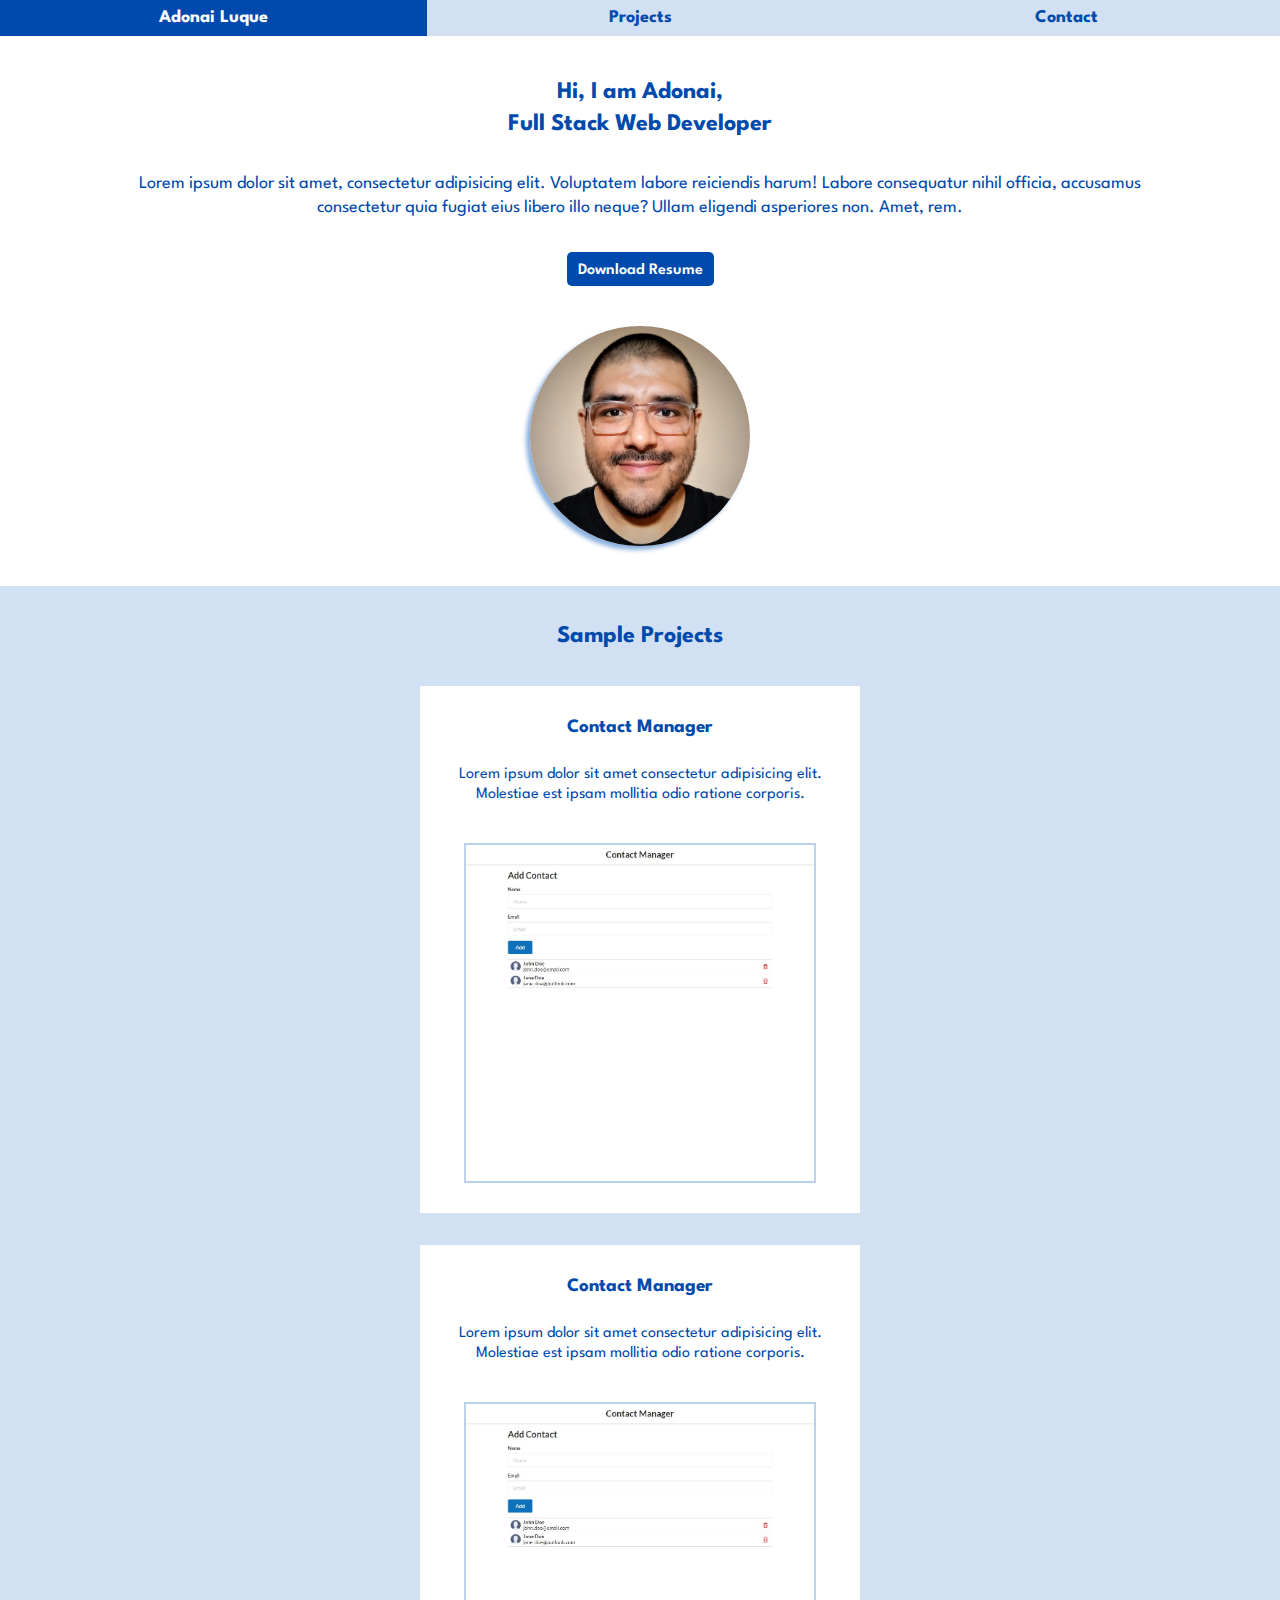
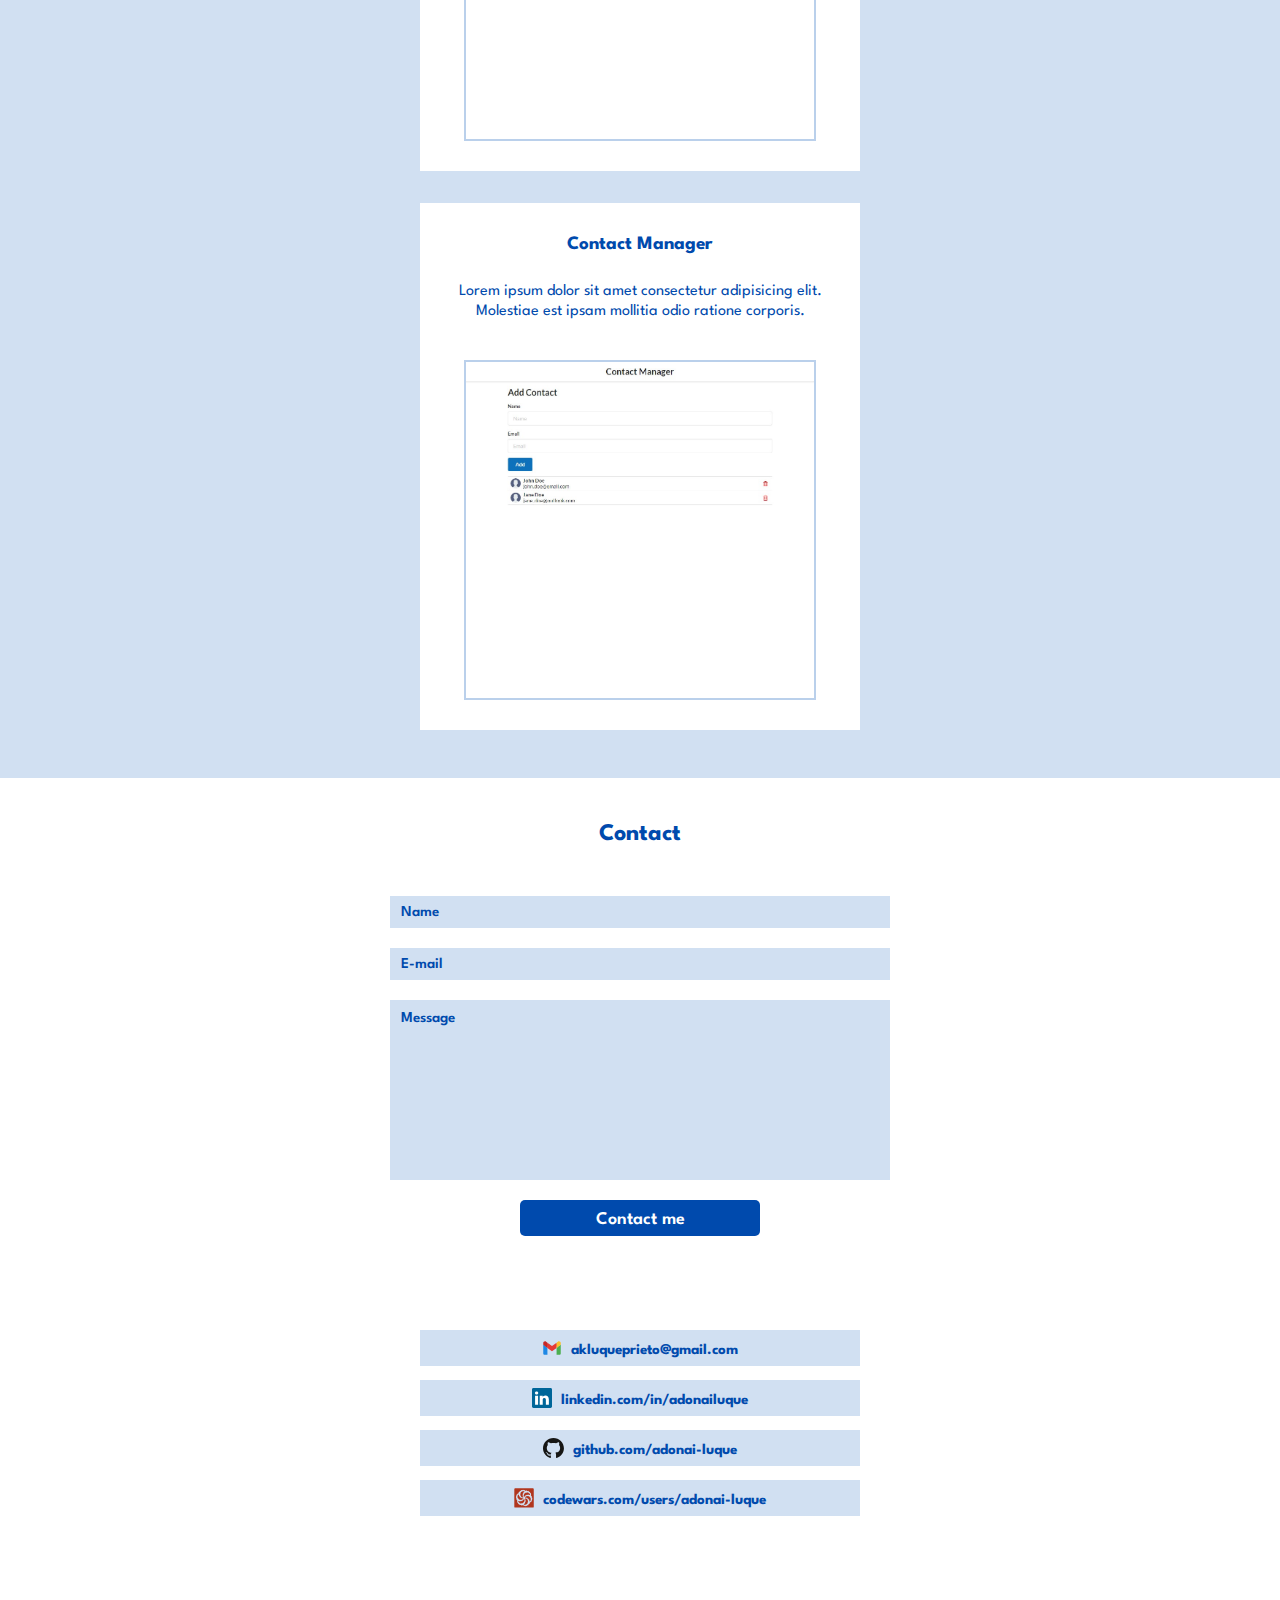
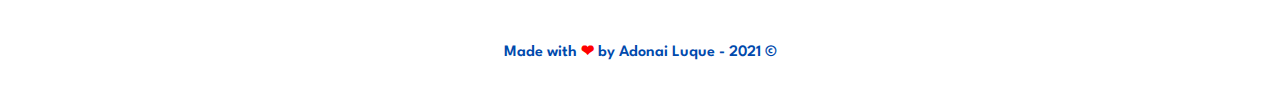
==== commit b4fcae05: "Large devices CSS finished" ====
--- a/index.html
+++ b/index.html
@@ -69,7 +69,7 @@
     </div>
   </section>
   <section class="contact" id="contact">
-    <h2>Contact me</h2>
+    <h2>Contact</h2>
     <form class="contact-form" action="https://formsubmit.co/akluqueprieto@gmail.com" method="POST">
       <input type="hidden" name="_captcha" value="false">
       <input type="hidden" name="_next" value="https://adonai-luque.github.io/thanks.html">
--- a/style.css
+++ b/style.css
@@ -441,7 +441,7 @@
   .contact-form input {
     max-width: 500px;
     height: 32px;
-    padding: 11px ;
+    padding: 11px;
     margin: 10px;
     font-size: 15px;
     
@@ -490,29 +490,14 @@
 
 /* Large devices (desktops, 992px and up) */
 @media (min-width: 992px) {
-  body {
-    width: 100%;
-    font-family: "Spartan", sans-serif;
-    display: flex;
-    flex-direction: column;
-    justify-content: center;
-  }
-  
   .navbar {
     position: fixed;
     top: 0;
     width: 100%;
-    height: 64px;
+    height: 40px;
     background-color: #fff;
-    display: grid;
-    grid-template-columns: 1fr 1fr;
-    grid-template-rows: 1fr 1fr;
-    z-index: 1;
-  }
-  
-  .nav-title {
-    grid-row: 1/2;
-    grid-column: 1/3;
+    display: flex;
+    justify-content: stretch;
   }
   
   .nav-item {
@@ -523,8 +508,8 @@
     align-items: center;
     text-decoration: none;
     font-family: "Spartan", sans-serif;
-    font-size: 16px;
-    line-height: 32px;
+    font-size: 21px;
+    line-height: 40px;
     font-weight: 700;
     color: #004aad;
     cursor: pointer;
@@ -538,7 +523,7 @@
   
   .hero {
     width: 100%;
-    padding: 80px 0 16px 0;
+    padding: 64px 0 24px 0;
     display: flex;
     flex-direction: column;
     align-items: center;
@@ -550,7 +535,7 @@
   .hero-resume {
     width: 80%;
     display: flex;
-    padding: 16px 0 16px 0;
+    padding: 24px 0 24px 0;
     flex-direction: column;
     justify-content: center;
     align-items: center;
@@ -558,25 +543,25 @@
   }
   
   .hero-resume h2 {
-    margin: 0 auto 10px auto;
+    margin: 0 auto 20px auto;
+    font-size: 28px;
+    line-height: 36px;
+  }
+  
+  .hero-resume p {
+    margin: 20px auto 20px auto;
     font-size: 20px;
     line-height: 28px;
   }
   
-  .hero-resume p {
-    margin: 10px auto 10px auto;
-    font-size: 16px;
-    line-height: 20px;
-  }
-  
   .download-button {
     display: flex;
     justify-content: center;
     align-items: center;
     text-decoration: none;
-    padding: 9px 9px 6px 9px;
-    margin: 10px auto 0 auto;
-    font-size: 14px;
+    padding: 12px 12px 9px 12px;
+    margin: 20px auto 0 auto;
+    font-size: 20px;
     font-weight: 600;
     color: #fff;
     background-color: #004aad;
@@ -588,22 +573,22 @@
   }
   
   .hero-picture {
-    width: 280px;
-    padding: 16px 0 16px 0;
+    width: 320px;
+    padding: 30px 0 30px 0;
     display: flex;
     align-items: center;
     justify-content: center;
   }
   
   .hero-picture img {
-    width: 200px;
+    width: 260px;
     border-radius: 50%;
     box-shadow: -4px 4px 4px 0px rgba(25, 100, 189, 0.5);
   }
   
   .projects {
     width: 100%;
-    padding: 24px 0 24px 0;
+    padding: 40px 0 40px 0;
     background-color: rgba(25, 100, 189, 0.2);
     display: flex;
     align-items: center;
@@ -612,15 +597,15 @@
   }
   
   .projects h2 {
-    margin: 0 auto 10px auto;
-    font-size: 20px;
-    line-height: 32px;
+    margin: 10px auto 20px auto;
+    font-size: 28px;
+    line-height: 36px;
   }
   
   .project-card {
     width: 90%;
-    max-width: 400px;
-    margin: 10px auto;
+    max-width: 550px;
+    margin: 20px auto;
     background-color: #fff;
     display: flex;
     flex-direction: column;
@@ -630,7 +615,7 @@
   
   .project-description {
     height: 100%;
-    margin: 11px 0;
+    margin: 20px 0;
     display: flex;
     flex-direction: column;
     align-items: center;
@@ -639,19 +624,337 @@
   }
   
   .project-description h3 {
-    margin: 11px;
+    margin: 16px;
+    font-size: 22px;
+    line-height: 28px;
+  }
+  
+  .project-description p {
+    margin: 12px 20px;
+    font-size: 18px;
+    line-height: 22px;
+  }
+  
+  .project-screenshot {
+    margin: 10px 0 40px 0;
+    display: flex;
+    justify-content: center;
+  }
+  
+  .project-screenshot img {
+    cursor: pointer;
+    margin: 0 auto;
+    width: 85%;
+    border: 2px solid rgba(25, 100, 189, 0.3);
+  }
+  
+  .project-screenshot img:hover {
+    filter: brightness(60%);
+  }
+  
+  .contact {
+    width: 100%;
+    padding: 50px 0 40px 0;
+    display: flex;
+    flex-direction: column;
+    justify-content: space-between;
+    align-items: center;
+    color: #004aad;
+  }
+  
+  .contact h2 {
+    margin: 0 0 20px 0;
+    font-size: 28px;
+    line-height: 36px;
+  }
+  
+  .contact-form {
+    width: 80%;
+    margin: 20px 0 20px 0;
+    display: flex;
+    flex-direction: column;
+    align-items: center;
+  }
+  
+  .contact-form input {
+    width: 100%;
+    max-width: 540px;
+    height: 36px;
+    padding: 12px;
+    margin: 12px;
+    background-color: rgba(25, 100, 189, 0.2);
+    border: none;
+    color: #004aad;
+    font-family: "Spartan";
     font-size: 17px;
-    line-height: 23px;
+    font-weight: 500;
+  }
+  
+  .contact-form input:focus {
+    outline: none !important;
+    border: solid 2px #004aad;
+  }
+  
+  .contact-form input::placeholder {
+    color: #004aad;
+    font-family: "Spartan";
+    font-weight: 600;
+  }
+  
+  .contact-form textarea {
+    width: 100%;
+    max-width: 540px;
+    height: 240px;
+    padding: 12px;
+    background-color: rgba(25, 100, 189, 0.2);
+    border: none;
+    margin: 12px;
+    color: #004aad;
+    font-family: "Spartan";
+    font-size: 17px;
+    font-weight: 500;
+    resize: none;
+  }
+  
+  .contact-form textarea:focus {
+    outline: none !important;
+    border: solid 2px #004aad;
+  }
+  
+  .contact-form textarea::placeholder {
+    color: #004aad;
+    font-family: "Spartan";
+    font-weight: 600;
+  }
+  
+  .contact-form button {
+    display: flex;
+    justify-content: center;
+    align-items: center;
+    width: 240px;
+    height: 42px;
+    padding: 10px 10px 6px 10px;
+    background-color: #004aad;
+    border: none;
+    margin: 12px;
+    color: #fff;
+    font-family: "Spartan";
+    font-size: 20px;
+    font-weight: 600;
+    cursor: pointer;
+    border-radius: 5px;
+  }
+  
+  .contact-form button:hover {
+    background-color: #003c92;
+  }
+  
+  .contact-links {
+    margin: 54px 0 54px 0;
+    width: 80%;
+  }
+  
+  .contact-item {
+    height: 40px;
+    margin: 16px auto;
+    max-width: 480px;
+    display: flex;
+    justify-content: center;
+    align-items: center;
+    font-size: 17px;
+    font-weight: 700;
+    text-decoration: none;
+    color: inherit;
+    background-color: rgba(25, 100, 189, 0.2);
+  }
+  
+  .contact-item:hover {
+    background-color: rgba(25, 100, 189, 0.6);
+  }
+  
+  .contact-item .icon {
+    height: 22px;
+    margin-right: 10px;
+  }
+  
+  .contact-item p {
+    margin-top: 5px;
+  }
+  
+  footer {
+    height: 54px;
+    width: 100%;
+    margin-bottom: 8px;
+    display: flex;
+    justify-content: center;
+    align-items: center;
+    font-weight: 600;
+    color: #004aad;
+    font-size: 18px;
+  }
+  
+  footer .heart {
+    color: red;
+  }
+}
+
+/* X-Large devices (large desktops, 1200px and up) */
+@media (min-width: 1200px) {
+  body {
+    width: 100%;
+    font-family: "Spartan", sans-serif;
+    display: flex;
+    flex-direction: column;
+    justify-content: center;
+  }
+  
+  .navbar {
+    position: fixed;
+    top: 0;
+    width: 100%;
+    height: 36px;
+    background-color: #fff;
+    display: flex;
+    justify-content: stretch;
+  }
+  
+  .nav-item {
+    width: 100%;
+    text-align: center;
+    display: flex;
+    justify-content: center;
+    align-items: center;
+    text-decoration: none;
+    font-family: "Spartan", sans-serif;
+    font-size: 18px;
+    line-height: 36px;
+    font-weight: 700;
+    color: #004aad;
+    cursor: pointer;
+    background-color: rgba(25, 100, 189, 0.2);
+  }
+  
+  .nav-item:hover {
+    background-color: #004aad;
+    color: #fff;
+  }
+  
+  .hero {
+    width: 100%;
+    padding: 56px 0 20px 0;
+    display: flex;
+    flex-direction: column;
+    align-items: center;
+    justify-content: center;
+    font-family: "Spartan", sans-serif;
+    color: #004aad;
+  }
+  
+  .hero-resume {
+    width: 80%;
+    display: flex;
+    padding: 20px 0 20px 0;
+    flex-direction: column;
+    justify-content: center;
+    align-items: center;
+    text-align: center;
+  }
+  
+  .hero-resume h2 {
+    margin: 0 auto 16px auto;
+    font-size: 24px;
+    line-height: 32px;
+  }
+  
+  .hero-resume p {
+    margin: 16px auto 16px auto;
+    font-size: 18px;
+    line-height: 24px;
+  }
+  
+  .download-button {
+    display: flex;
+    justify-content: center;
+    align-items: center;
+    text-decoration: none;
+    padding: 11px 11px 8px 11px;
+    margin: 16px auto 0 auto;
+    font-size: 16px;
+    font-weight: 600;
+    color: #fff;
+    background-color: #004aad;
+    border-radius: 5px;
+  }
+  
+  .download-button:hover {
+    background-color: #003c92;
+  }
+  
+  .hero-picture {
+    width: 280px;
+    padding: 20px 0 20px 0;
+    display: flex;
+    align-items: center;
+    justify-content: center;
+  }
+  
+  .hero-picture img {
+    width: 220px;
+    border-radius: 50%;
+    box-shadow: -4px 4px 4px 0px rgba(25, 100, 189, 0.5);
+  }
+  
+  .projects {
+    width: 100%;
+    padding: 32px 0 32px 0;
+    background-color: rgba(25, 100, 189, 0.2);
+    display: flex;
+    align-items: center;
+    flex-direction: column;
+    color: #004aad;
+  }
+  
+  .projects h2 {
+    margin: 0 auto 16px auto;
+    font-size: 24px;
+    line-height: 36px;
+  }
+  
+  .project-card {
+    width: 90%;
+    max-width: 440px;
+    margin: 16px auto;
+    background-color: #fff;
+    display: flex;
+    flex-direction: column;
+    justify-content: space-between;
+    align-items: center;
+  }
+  
+  .project-description {
+    height: 100%;
+    margin: 16px 0;
+    display: flex;
+    flex-direction: column;
+    align-items: center;
+    justify-content: center;
+    text-align: center;
+  }
+  
+  .project-description h3 {
+    margin: 12px;
+    font-size: 19px;
+    line-height: 27px;
   }
   
   .project-description p {
-    margin: 11px 20px;
-    font-size: 14px;
-    line-height: 18px;
+    margin: 12px 20px;
+    font-size: 16px;
+    line-height: 20px;
   }
   
   .project-screenshot {
-    margin: 11px 0 16px 0;
+    margin: 10px 0 30px 0;
     display: flex;
     justify-content: center;
   }
@@ -669,7 +972,7 @@
   
   .contact {
     width: 100%;
-    padding: 32px 0 32px 0;
+    padding: 40px 0 40px 0;
     display: flex;
     flex-direction: column;
     justify-content: space-between;
@@ -678,8 +981,8 @@
   }
   
   .contact h2 {
-    margin: 0 0 16px 0;
-    font-size: 20px;
+    margin: 0 0 20px 0;
+    font-size: 24px;
     line-height: 32px;
   }
   
@@ -694,14 +997,14 @@
   .contact-form input {
     width: 100%;
     max-width: 500px;
-    height: 28px;
-    padding: 0 11px;
+    height: 32px;
+    padding: 11px;
+    margin: 10px;
     background-color: rgba(25, 100, 189, 0.2);
     border: none;
-    margin: 8px;
-    color: #004aad;
-    font-family: "Spartan";
-    font-size: 13px;
+    color: #004aad;
+    font-family: "Spartan";
+    font-size: 15px;
     font-weight: 500;
   }
   
@@ -719,14 +1022,14 @@
   .contact-form textarea {
     width: 100%;
     max-width: 500px;
-    height: 140px;
+    height: 180px;
     padding: 11px;
     background-color: rgba(25, 100, 189, 0.2);
     border: none;
-    margin: 8px;
-    color: #004aad;
-    font-family: "Spartan";
-    font-size: 13px;
+    margin: 10px;
+    color: #004aad;
+    font-family: "Spartan";
+    font-size: 15px;
     font-weight: 500;
     resize: none;
   }
@@ -746,15 +1049,15 @@
     display: flex;
     justify-content: center;
     align-items: center;
-    width: 200px;
-    height: 32px;
+    width: 240px;
+    height: 36px;
     padding: 9px 9px 6px 9px;
     background-color: #004aad;
     border: none;
-    margin: 6px;
+    margin: 10px;
     color: #fff;
     font-family: "Spartan";
-    font-size: 16px;
+    font-size: 18px;
     font-weight: 600;
     cursor: pointer;
     border-radius: 5px;
@@ -765,18 +1068,18 @@
   }
   
   .contact-links {
-    margin: 40px 0 40px 0;
+    margin: 54px 0 54px 0;
     width: 80%;
   }
   
   .contact-item {
-    height: 32px;
-    margin: 11px auto;
-    max-width: 400px;
-    display: flex;
-    justify-content: center;
-    align-items: center;
-    font-size: 13px;
+    height: 36px;
+    margin: 14px auto;
+    max-width: 440px;
+    display: flex;
+    justify-content: center;
+    align-items: center;
+    font-size: 15px;
     font-weight: 700;
     text-decoration: none;
     color: inherit;
@@ -788,16 +1091,16 @@
   }
   
   .contact-item .icon {
-    height: 16px;
-    margin-right: 7px;
+    height: 20px;
+    margin-right: 9px;
   }
   
   .contact-item p {
-    margin-top: 4px;
+    margin-top: 5px;
   }
   
   footer {
-    height: 48px;
+    height: 54px;
     width: 100%;
     margin-bottom: 16px;
     display: flex;
@@ -805,7 +1108,7 @@
     align-items: center;
     font-weight: 600;
     color: #004aad;
-    font-size: 13px;
+    font-size: 16px;
   }
   
   footer .heart {
@@ -813,8 +1116,8 @@
   }
 }
 
-/* X-Large devices (large desktops, 1200px and up) */
-@media (min-width: 1200px) {
+/* XX-Large devices (larger desktops, 1400px and up) */
+@media (min-width: 1400px) {
   body {
     width: 100%;
     font-family: "Spartan", sans-serif;
@@ -827,17 +1130,10 @@
     position: fixed;
     top: 0;
     width: 100%;
-    height: 64px;
+    height: 36px;
     background-color: #fff;
-    display: grid;
-    grid-template-columns: 1fr 1fr;
-    grid-template-rows: 1fr 1fr;
-    z-index: 1;
-  }
-  
-  .nav-title {
-    grid-row: 1/2;
-    grid-column: 1/3;
+    display: flex;
+    justify-content: stretch;
   }
   
   .nav-item {
@@ -848,8 +1144,8 @@
     align-items: center;
     text-decoration: none;
     font-family: "Spartan", sans-serif;
-    font-size: 16px;
-    line-height: 32px;
+    font-size: 18px;
+    line-height: 36px;
     font-weight: 700;
     color: #004aad;
     cursor: pointer;
@@ -863,7 +1159,7 @@
   
   .hero {
     width: 100%;
-    padding: 80px 0 16px 0;
+    padding: 56px 0 20px 0;
     display: flex;
     flex-direction: column;
     align-items: center;
@@ -875,7 +1171,7 @@
   .hero-resume {
     width: 80%;
     display: flex;
-    padding: 16px 0 16px 0;
+    padding: 20px 0 20px 0;
     flex-direction: column;
     justify-content: center;
     align-items: center;
@@ -883,25 +1179,25 @@
   }
   
   .hero-resume h2 {
-    margin: 0 auto 10px auto;
-    font-size: 20px;
-    line-height: 28px;
+    margin: 0 auto 16px auto;
+    font-size: 24px;
+    line-height: 32px;
   }
   
   .hero-resume p {
-    margin: 10px auto 10px auto;
+    margin: 16px auto 16px auto;
+    font-size: 18px;
+    line-height: 24px;
+  }
+  
+  .download-button {
+    display: flex;
+    justify-content: center;
+    align-items: center;
+    text-decoration: none;
+    padding: 11px 11px 8px 11px;
+    margin: 16px auto 0 auto;
     font-size: 16px;
-    line-height: 20px;
-  }
-  
-  .download-button {
-    display: flex;
-    justify-content: center;
-    align-items: center;
-    text-decoration: none;
-    padding: 9px 9px 6px 9px;
-    margin: 10px auto 0 auto;
-    font-size: 14px;
     font-weight: 600;
     color: #fff;
     background-color: #004aad;
@@ -914,21 +1210,21 @@
   
   .hero-picture {
     width: 280px;
-    padding: 16px 0 16px 0;
+    padding: 20px 0 20px 0;
     display: flex;
     align-items: center;
     justify-content: center;
   }
   
   .hero-picture img {
-    width: 200px;
+    width: 220px;
     border-radius: 50%;
     box-shadow: -4px 4px 4px 0px rgba(25, 100, 189, 0.5);
   }
   
   .projects {
     width: 100%;
-    padding: 24px 0 24px 0;
+    padding: 32px 0 32px 0;
     background-color: rgba(25, 100, 189, 0.2);
     display: flex;
     align-items: center;
@@ -937,15 +1233,15 @@
   }
   
   .projects h2 {
-    margin: 0 auto 10px auto;
-    font-size: 20px;
-    line-height: 32px;
+    margin: 0 auto 16px auto;
+    font-size: 24px;
+    line-height: 36px;
   }
   
   .project-card {
     width: 90%;
-    max-width: 400px;
-    margin: 10px auto;
+    max-width: 440px;
+    margin: 16px auto;
     background-color: #fff;
     display: flex;
     flex-direction: column;
@@ -955,7 +1251,7 @@
   
   .project-description {
     height: 100%;
-    margin: 11px 0;
+    margin: 16px 0;
     display: flex;
     flex-direction: column;
     align-items: center;
@@ -964,19 +1260,19 @@
   }
   
   .project-description h3 {
-    margin: 11px;
-    font-size: 17px;
-    line-height: 23px;
+    margin: 12px;
+    font-size: 19px;
+    line-height: 27px;
   }
   
   .project-description p {
-    margin: 11px 20px;
-    font-size: 14px;
-    line-height: 18px;
+    margin: 12px 20px;
+    font-size: 16px;
+    line-height: 20px;
   }
   
   .project-screenshot {
-    margin: 11px 0 16px 0;
+    margin: 10px 0 30px 0;
     display: flex;
     justify-content: center;
   }
@@ -994,7 +1290,7 @@
   
   .contact {
     width: 100%;
-    padding: 32px 0 32px 0;
+    padding: 40px 0 40px 0;
     display: flex;
     flex-direction: column;
     justify-content: space-between;
@@ -1003,8 +1299,8 @@
   }
   
   .contact h2 {
-    margin: 0 0 16px 0;
-    font-size: 20px;
+    margin: 0 0 20px 0;
+    font-size: 24px;
     line-height: 32px;
   }
   
@@ -1019,14 +1315,14 @@
   .contact-form input {
     width: 100%;
     max-width: 500px;
-    height: 28px;
-    padding: 0 11px;
+    height: 32px;
+    padding: 11px;
+    margin: 10px;
     background-color: rgba(25, 100, 189, 0.2);
     border: none;
-    margin: 8px;
-    color: #004aad;
-    font-family: "Spartan";
-    font-size: 13px;
+    color: #004aad;
+    font-family: "Spartan";
+    font-size: 15px;
     font-weight: 500;
   }
   
@@ -1044,14 +1340,14 @@
   .contact-form textarea {
     width: 100%;
     max-width: 500px;
-    height: 140px;
+    height: 180px;
     padding: 11px;
     background-color: rgba(25, 100, 189, 0.2);
     border: none;
-    margin: 8px;
-    color: #004aad;
-    font-family: "Spartan";
-    font-size: 13px;
+    margin: 10px;
+    color: #004aad;
+    font-family: "Spartan";
+    font-size: 15px;
     font-weight: 500;
     resize: none;
   }
@@ -1071,15 +1367,15 @@
     display: flex;
     justify-content: center;
     align-items: center;
-    width: 200px;
-    height: 32px;
+    width: 240px;
+    height: 36px;
     padding: 9px 9px 6px 9px;
     background-color: #004aad;
     border: none;
-    margin: 6px;
+    margin: 10px;
     color: #fff;
     font-family: "Spartan";
-    font-size: 16px;
+    font-size: 18px;
     font-weight: 600;
     cursor: pointer;
     border-radius: 5px;
@@ -1090,18 +1386,18 @@
   }
   
   .contact-links {
-    margin: 40px 0 40px 0;
+    margin: 54px 0 54px 0;
     width: 80%;
   }
   
   .contact-item {
-    height: 32px;
-    margin: 11px auto;
-    max-width: 400px;
-    display: flex;
-    justify-content: center;
-    align-items: center;
-    font-size: 13px;
+    height: 36px;
+    margin: 14px auto;
+    max-width: 440px;
+    display: flex;
+    justify-content: center;
+    align-items: center;
+    font-size: 15px;
     font-weight: 700;
     text-decoration: none;
     color: inherit;
@@ -1113,16 +1409,16 @@
   }
   
   .contact-item .icon {
-    height: 16px;
-    margin-right: 7px;
+    height: 20px;
+    margin-right: 9px;
   }
   
   .contact-item p {
-    margin-top: 4px;
+    margin-top: 5px;
   }
   
   footer {
-    height: 48px;
+    height: 54px;
     width: 100%;
     margin-bottom: 16px;
     display: flex;
@@ -1130,335 +1426,10 @@
     align-items: center;
     font-weight: 600;
     color: #004aad;
-    font-size: 13px;
+    font-size: 16px;
   }
   
   footer .heart {
     color: red;
   }
-}
-
-/* XX-Large devices (larger desktops, 1400px and up) */
-@media (min-width: 1400px) {
-  body {
-    width: 100%;
-    font-family: "Spartan", sans-serif;
-    display: flex;
-    flex-direction: column;
-    justify-content: center;
-  }
-  
-  .navbar {
-    position: fixed;
-    top: 0;
-    width: 100%;
-    height: 64px;
-    background-color: #fff;
-    display: grid;
-    grid-template-columns: 1fr 1fr;
-    grid-template-rows: 1fr 1fr;
-    z-index: 1;
-  }
-  
-  .nav-title {
-    grid-row: 1/2;
-    grid-column: 1/3;
-  }
-  
-  .nav-item {
-    width: 100%;
-    text-align: center;
-    display: flex;
-    justify-content: center;
-    align-items: center;
-    text-decoration: none;
-    font-family: "Spartan", sans-serif;
-    font-size: 16px;
-    line-height: 32px;
-    font-weight: 700;
-    color: #004aad;
-    cursor: pointer;
-    background-color: rgba(25, 100, 189, 0.2);
-  }
-  
-  .nav-item:hover {
-    background-color: #004aad;
-    color: #fff;
-  }
-  
-  .hero {
-    width: 100%;
-    padding: 80px 0 16px 0;
-    display: flex;
-    flex-direction: column;
-    align-items: center;
-    justify-content: center;
-    font-family: "Spartan", sans-serif;
-    color: #004aad;
-  }
-  
-  .hero-resume {
-    width: 80%;
-    display: flex;
-    padding: 16px 0 16px 0;
-    flex-direction: column;
-    justify-content: center;
-    align-items: center;
-    text-align: center;
-  }
-  
-  .hero-resume h2 {
-    margin: 0 auto 10px auto;
-    font-size: 20px;
-    line-height: 28px;
-  }
-  
-  .hero-resume p {
-    margin: 10px auto 10px auto;
-    font-size: 16px;
-    line-height: 20px;
-  }
-  
-  .download-button {
-    display: flex;
-    justify-content: center;
-    align-items: center;
-    text-decoration: none;
-    padding: 9px 9px 6px 9px;
-    margin: 10px auto 0 auto;
-    font-size: 14px;
-    font-weight: 600;
-    color: #fff;
-    background-color: #004aad;
-    border-radius: 5px;
-  }
-  
-  .download-button:hover {
-    background-color: #003c92;
-  }
-  
-  .hero-picture {
-    width: 280px;
-    padding: 16px 0 16px 0;
-    display: flex;
-    align-items: center;
-    justify-content: center;
-  }
-  
-  .hero-picture img {
-    width: 200px;
-    border-radius: 50%;
-    box-shadow: -4px 4px 4px 0px rgba(25, 100, 189, 0.5);
-  }
-  
-  .projects {
-    width: 100%;
-    padding: 24px 0 24px 0;
-    background-color: rgba(25, 100, 189, 0.2);
-    display: flex;
-    align-items: center;
-    flex-direction: column;
-    color: #004aad;
-  }
-  
-  .projects h2 {
-    margin: 0 auto 10px auto;
-    font-size: 20px;
-    line-height: 32px;
-  }
-  
-  .project-card {
-    width: 90%;
-    max-width: 400px;
-    margin: 10px auto;
-    background-color: #fff;
-    display: flex;
-    flex-direction: column;
-    justify-content: space-between;
-    align-items: center;
-  }
-  
-  .project-description {
-    height: 100%;
-    margin: 11px 0;
-    display: flex;
-    flex-direction: column;
-    align-items: center;
-    justify-content: center;
-    text-align: center;
-  }
-  
-  .project-description h3 {
-    margin: 11px;
-    font-size: 17px;
-    line-height: 23px;
-  }
-  
-  .project-description p {
-    margin: 11px 20px;
-    font-size: 14px;
-    line-height: 18px;
-  }
-  
-  .project-screenshot {
-    margin: 11px 0 16px 0;
-    display: flex;
-    justify-content: center;
-  }
-  
-  .project-screenshot img {
-    cursor: pointer;
-    margin: 0 auto;
-    width: 80%;
-    border: 2px solid rgba(25, 100, 189, 0.3);
-  }
-  
-  .project-screenshot img:hover {
-    filter: brightness(60%);
-  }
-  
-  .contact {
-    width: 100%;
-    padding: 32px 0 32px 0;
-    display: flex;
-    flex-direction: column;
-    justify-content: space-between;
-    align-items: center;
-    color: #004aad;
-  }
-  
-  .contact h2 {
-    margin: 0 0 16px 0;
-    font-size: 20px;
-    line-height: 32px;
-  }
-  
-  .contact-form {
-    width: 80%;
-    margin: 16px 0 16px 0;
-    display: flex;
-    flex-direction: column;
-    align-items: center;
-  }
-  
-  .contact-form input {
-    width: 100%;
-    max-width: 500px;
-    height: 28px;
-    padding: 0 11px;
-    background-color: rgba(25, 100, 189, 0.2);
-    border: none;
-    margin: 8px;
-    color: #004aad;
-    font-family: "Spartan";
-    font-size: 13px;
-    font-weight: 500;
-  }
-  
-  .contact-form input:focus {
-    outline: none !important;
-    border: solid 2px #004aad;
-  }
-  
-  .contact-form input::placeholder {
-    color: #004aad;
-    font-family: "Spartan";
-    font-weight: 600;
-  }
-  
-  .contact-form textarea {
-    width: 100%;
-    max-width: 500px;
-    height: 140px;
-    padding: 11px;
-    background-color: rgba(25, 100, 189, 0.2);
-    border: none;
-    margin: 8px;
-    color: #004aad;
-    font-family: "Spartan";
-    font-size: 13px;
-    font-weight: 500;
-    resize: none;
-  }
-  
-  .contact-form textarea:focus {
-    outline: none !important;
-    border: solid 2px #004aad;
-  }
-  
-  .contact-form textarea::placeholder {
-    color: #004aad;
-    font-family: "Spartan";
-    font-weight: 600;
-  }
-  
-  .contact-form button {
-    display: flex;
-    justify-content: center;
-    align-items: center;
-    width: 200px;
-    height: 32px;
-    padding: 9px 9px 6px 9px;
-    background-color: #004aad;
-    border: none;
-    margin: 6px;
-    color: #fff;
-    font-family: "Spartan";
-    font-size: 16px;
-    font-weight: 600;
-    cursor: pointer;
-    border-radius: 5px;
-  }
-  
-  .contact-form button:hover {
-    background-color: #003c92;
-  }
-  
-  .contact-links {
-    margin: 40px 0 40px 0;
-    width: 80%;
-  }
-  
-  .contact-item {
-    height: 32px;
-    margin: 11px auto;
-    max-width: 400px;
-    display: flex;
-    justify-content: center;
-    align-items: center;
-    font-size: 13px;
-    font-weight: 700;
-    text-decoration: none;
-    color: inherit;
-    background-color: rgba(25, 100, 189, 0.2);
-  }
-  
-  .contact-item:hover {
-    background-color: rgba(25, 100, 189, 0.6);
-  }
-  
-  .contact-item .icon {
-    height: 16px;
-    margin-right: 7px;
-  }
-  
-  .contact-item p {
-    margin-top: 4px;
-  }
-  
-  footer {
-    height: 48px;
-    width: 100%;
-    margin-bottom: 16px;
-    display: flex;
-    justify-content: center;
-    align-items: center;
-    font-weight: 600;
-    color: #004aad;
-    font-size: 13px;
-  }
-  
-  footer .heart {
-    color: red;
-  }
 }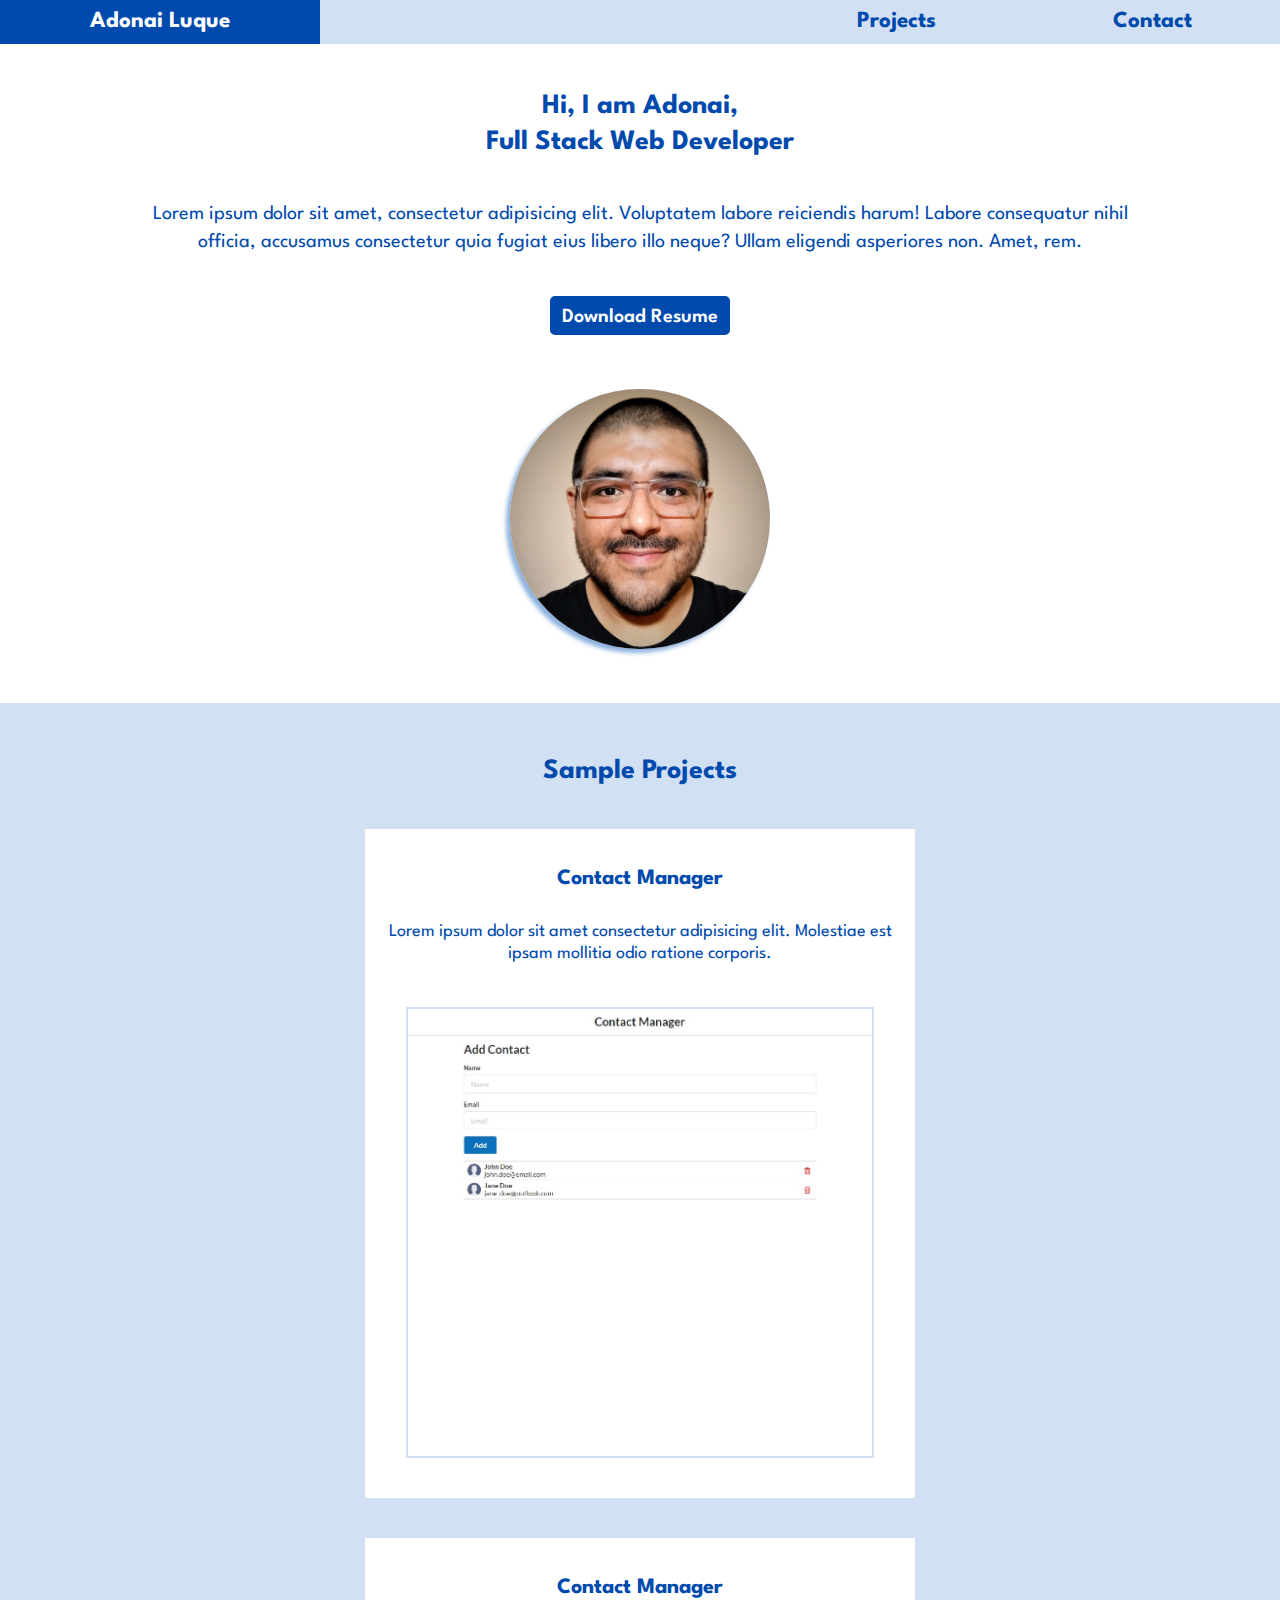
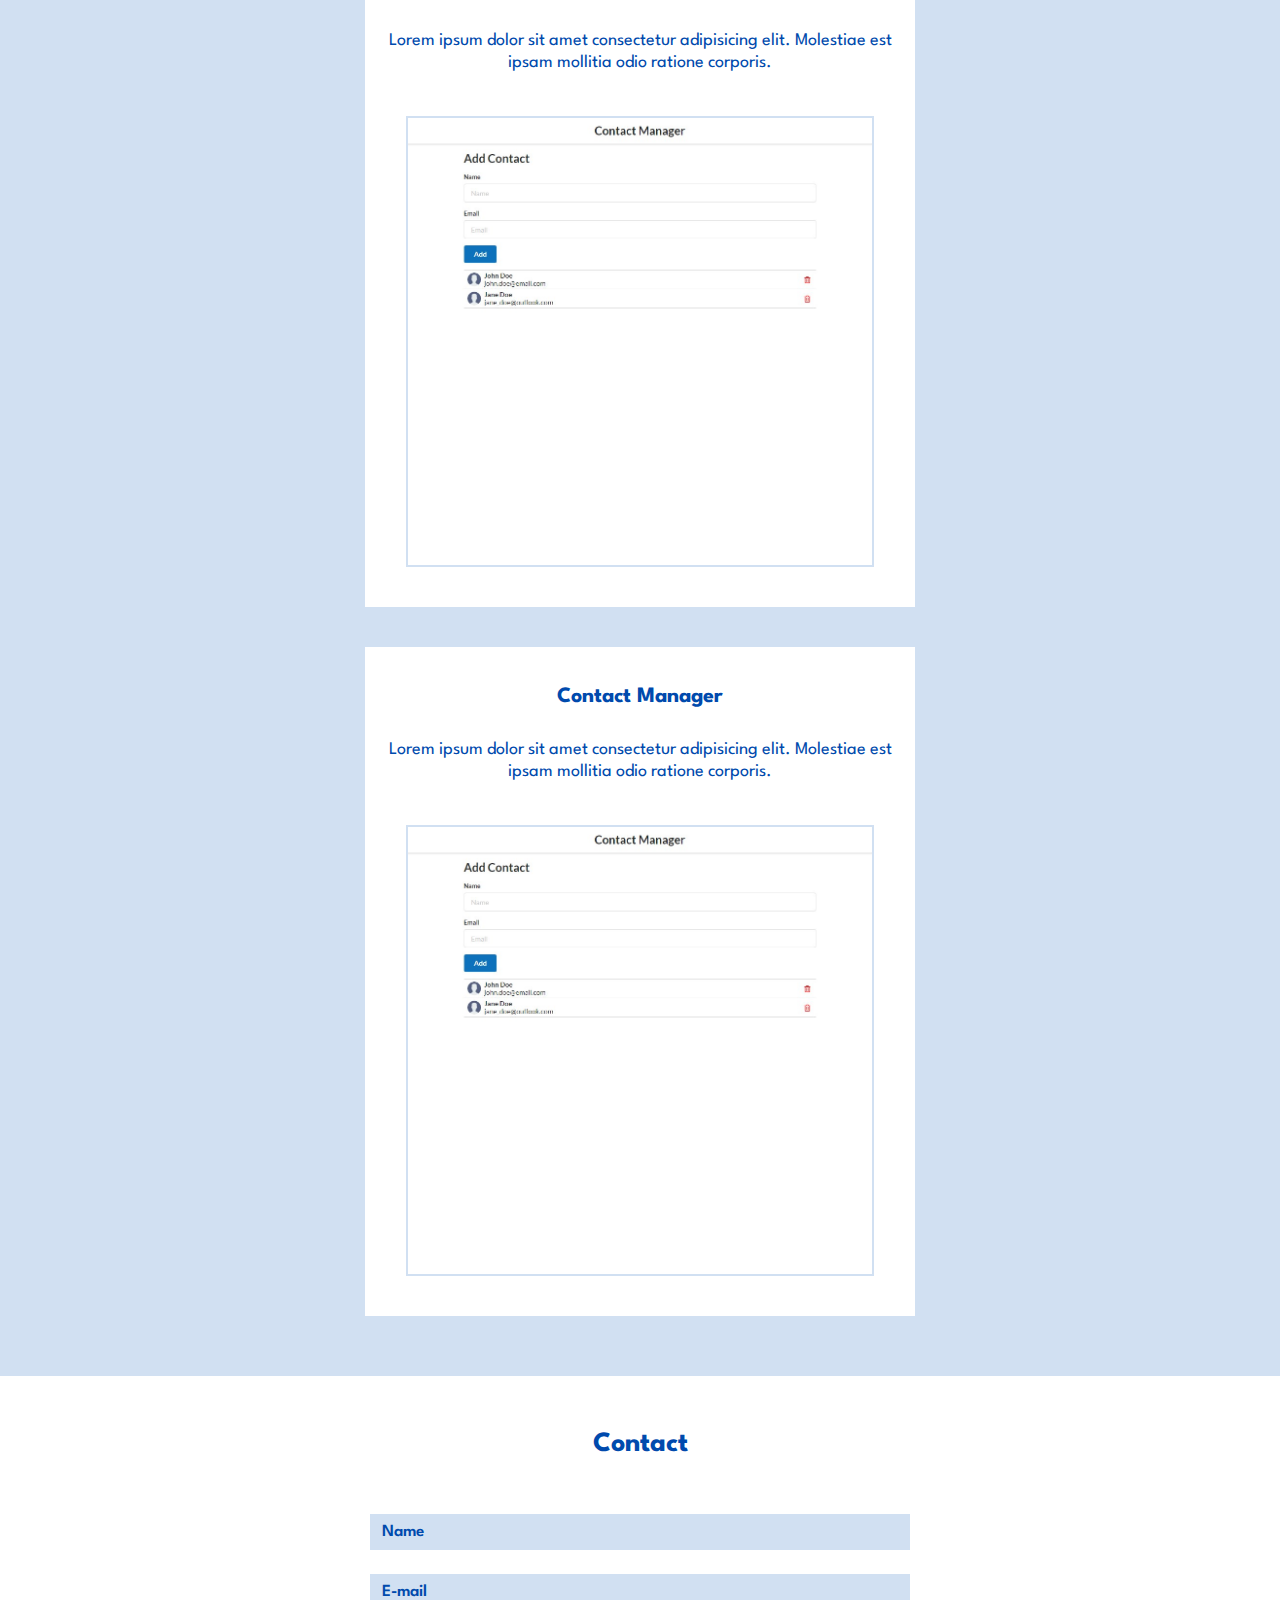
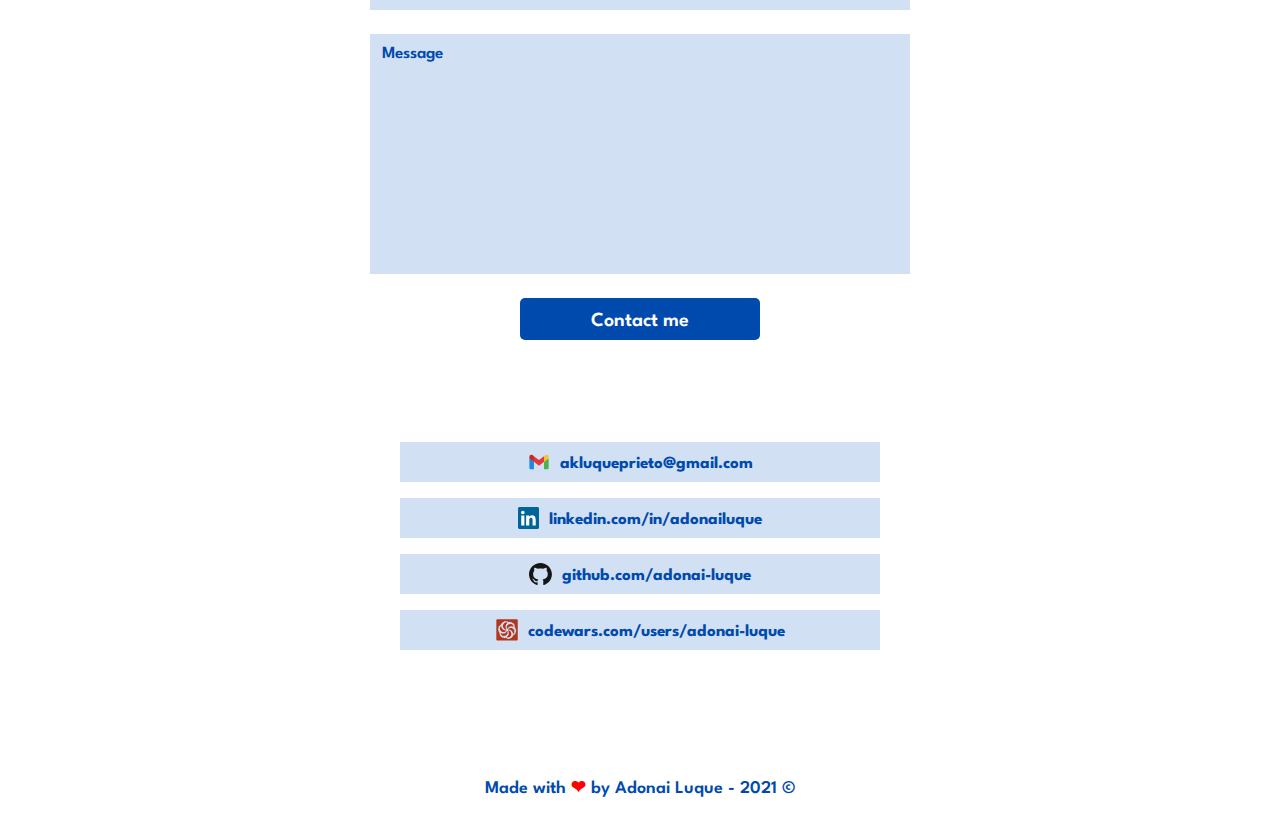
==== commit c1848e82: "XL and XXL devices media queries finished" ====
--- a/index.html
+++ b/index.html
@@ -13,9 +13,9 @@
 
 <body>
   <nav class="navbar">
-    <p class="nav-item nav-title">Adonai Luque</a>
-    <p class="nav-item">Projects</a>
-    <p class="nav-item">Contact</a>
+    <a class="nav-title nav-item">Adonai Luque</a>
+    <a class="nav-item">Projects</a>
+    <a class="nav-item">Contact</a>
   </nav>
   <section class="hero" id="hero">
     <div class="hero-resume">
--- a/style.css
+++ b/style.css
@@ -21,7 +21,7 @@
     top: 0;
     width: 100%;
     height: 64px;
-    background-color: #fff;
+    background-color: rgb(209,224,242);
     display: grid;
     grid-template-columns: 1fr 1fr;
     grid-template-rows: 1fr 1fr;
@@ -46,7 +46,7 @@
     font-weight: 700;
     color: #004aad;
     cursor: pointer;
-    background-color: rgba(25, 100, 189, 0.2);
+    background-color: rgb(209,224,242);
   }
   
   .nav-item:hover {
@@ -122,7 +122,7 @@
   .projects {
     width: 100%;
     padding: 24px 0 24px 0;
-    background-color: rgba(25, 100, 189, 0.2);
+    background-color: rgb(209,224,242);
     display: flex;
     align-items: center;
     flex-direction: column;
@@ -178,7 +178,7 @@
     cursor: pointer;
     margin: 0 auto;
     width: 80%;
-    border: 2px solid rgba(25, 100, 189, 0.3);
+    border: 2px solid rgb(209,224,242);
   }
   
   .project-screenshot img:hover {
@@ -214,7 +214,7 @@
     max-width: 500px;
     height: 28px;
     padding: 0 11px;
-    background-color: rgba(25, 100, 189, 0.2);
+    background-color: rgb(209,224,242);
     border: none;
     margin: 8px;
     color: #004aad;
@@ -239,7 +239,7 @@
     max-width: 500px;
     height: 140px;
     padding: 11px;
-    background-color: rgba(25, 100, 189, 0.2);
+    background-color: rgb(209,224,242);
     border: none;
     margin: 8px;
     color: #004aad;
@@ -298,11 +298,11 @@
     font-weight: 700;
     text-decoration: none;
     color: inherit;
-    background-color: rgba(25, 100, 189, 0.2);
+    background-color: rgb(209,224,242);
   }
   
   .contact-item:hover {
-    background-color: rgba(25, 100, 189, 0.6);
+    background-color: rgb(117,162,215);
   }
   
   .contact-item .icon {
@@ -495,7 +495,6 @@
     top: 0;
     width: 100%;
     height: 40px;
-    background-color: #fff;
     display: flex;
     justify-content: stretch;
   }
@@ -513,7 +512,7 @@
     font-weight: 700;
     color: #004aad;
     cursor: pointer;
-    background-color: rgba(25, 100, 189, 0.2);
+    background-color: rgb(209,224,242);
   }
   
   .nav-item:hover {
@@ -589,7 +588,7 @@
   .projects {
     width: 100%;
     padding: 40px 0 40px 0;
-    background-color: rgba(25, 100, 189, 0.2);
+    background-color: rgb(209,224,242);
     display: flex;
     align-items: center;
     flex-direction: column;
@@ -645,7 +644,7 @@
     cursor: pointer;
     margin: 0 auto;
     width: 85%;
-    border: 2px solid rgba(25, 100, 189, 0.3);
+    border: 2px solid rgb(209,224,242);
   }
   
   .project-screenshot img:hover {
@@ -682,7 +681,7 @@
     height: 36px;
     padding: 12px;
     margin: 12px;
-    background-color: rgba(25, 100, 189, 0.2);
+    background-color: rgb(209,224,242);
     border: none;
     color: #004aad;
     font-family: "Spartan";
@@ -706,7 +705,7 @@
     max-width: 540px;
     height: 240px;
     padding: 12px;
-    background-color: rgba(25, 100, 189, 0.2);
+    background-color: rgb(209,224,242);
     border: none;
     margin: 12px;
     color: #004aad;
@@ -765,11 +764,11 @@
     font-weight: 700;
     text-decoration: none;
     color: inherit;
-    background-color: rgba(25, 100, 189, 0.2);
+    background-color: rgb(209,224,242);
   }
   
   .contact-item:hover {
-    background-color: rgba(25, 100, 189, 0.6);
+    background-color: rgb(117,162,215);
   }
   
   .contact-item .icon {
@@ -800,432 +799,95 @@
 
 /* X-Large devices (large desktops, 1200px and up) */
 @media (min-width: 1200px) {
-  body {
-    width: 100%;
-    font-family: "Spartan", sans-serif;
-    display: flex;
-    flex-direction: column;
-    justify-content: center;
-  }
-  
   .navbar {
     position: fixed;
     top: 0;
     width: 100%;
-    height: 36px;
-    background-color: #fff;
-    display: flex;
-    justify-content: stretch;
+    height: 44px;
+    display: flex;
+    justify-content: flex-end;
   }
   
   .nav-item {
-    width: 100%;
-    text-align: center;
-    display: flex;
-    justify-content: center;
-    align-items: center;
-    text-decoration: none;
-    font-family: "Spartan", sans-serif;
-    font-size: 18px;
-    line-height: 36px;
-    font-weight: 700;
-    color: #004aad;
-    cursor: pointer;
-    background-color: rgba(25, 100, 189, 0.2);
-  }
-  
-  .nav-item:hover {
-    background-color: #004aad;
-    color: #fff;
-  }
-  
-  .hero {
-    width: 100%;
-    padding: 56px 0 20px 0;
-    display: flex;
-    flex-direction: column;
-    align-items: center;
-    justify-content: center;
-    font-family: "Spartan", sans-serif;
-    color: #004aad;
-  }
-  
-  .hero-resume {
-    width: 80%;
-    display: flex;
-    padding: 20px 0 20px 0;
-    flex-direction: column;
-    justify-content: center;
-    align-items: center;
-    text-align: center;
-  }
-  
-  .hero-resume h2 {
-    margin: 0 auto 16px auto;
-    font-size: 24px;
-    line-height: 32px;
-  }
-  
-  .hero-resume p {
-    margin: 16px auto 16px auto;
-    font-size: 18px;
-    line-height: 24px;
-  }
-  
-  .download-button {
-    display: flex;
-    justify-content: center;
-    align-items: center;
-    text-decoration: none;
-    padding: 11px 11px 8px 11px;
-    margin: 16px auto 0 auto;
-    font-size: 16px;
-    font-weight: 600;
-    color: #fff;
-    background-color: #004aad;
-    border-radius: 5px;
-  }
-  
-  .download-button:hover {
-    background-color: #003c92;
-  }
-  
-  .hero-picture {
-    width: 280px;
-    padding: 20px 0 20px 0;
-    display: flex;
-    align-items: center;
-    justify-content: center;
-  }
-  
-  .hero-picture img {
-    width: 220px;
-    border-radius: 50%;
-    box-shadow: -4px 4px 4px 0px rgba(25, 100, 189, 0.5);
-  }
-  
-  .projects {
-    width: 100%;
-    padding: 32px 0 32px 0;
-    background-color: rgba(25, 100, 189, 0.2);
-    display: flex;
-    align-items: center;
-    flex-direction: column;
-    color: #004aad;
-  }
-  
-  .projects h2 {
-    margin: 0 auto 16px auto;
-    font-size: 24px;
-    line-height: 36px;
-  }
-  
-  .project-card {
-    width: 90%;
-    max-width: 440px;
-    margin: 16px auto;
-    background-color: #fff;
-    display: flex;
-    flex-direction: column;
-    justify-content: space-between;
-    align-items: center;
-  }
-  
-  .project-description {
-    height: 100%;
-    margin: 16px 0;
-    display: flex;
-    flex-direction: column;
-    align-items: center;
-    justify-content: center;
-    text-align: center;
-  }
-  
-  .project-description h3 {
-    margin: 12px;
-    font-size: 19px;
-    line-height: 27px;
-  }
-  
-  .project-description p {
-    margin: 12px 20px;
-    font-size: 16px;
-    line-height: 20px;
-  }
-  
-  .project-screenshot {
-    margin: 10px 0 30px 0;
-    display: flex;
-    justify-content: center;
-  }
-  
-  .project-screenshot img {
-    cursor: pointer;
-    margin: 0 auto;
-    width: 80%;
-    border: 2px solid rgba(25, 100, 189, 0.3);
-  }
-  
-  .project-screenshot img:hover {
-    filter: brightness(60%);
-  }
-  
-  .contact {
-    width: 100%;
-    padding: 40px 0 40px 0;
-    display: flex;
-    flex-direction: column;
-    justify-content: space-between;
-    align-items: center;
-    color: #004aad;
-  }
-  
-  .contact h2 {
-    margin: 0 0 20px 0;
-    font-size: 24px;
-    line-height: 32px;
-  }
-  
-  .contact-form {
-    width: 80%;
-    margin: 16px 0 16px 0;
-    display: flex;
-    flex-direction: column;
-    align-items: center;
-  }
-  
-  .contact-form input {
-    width: 100%;
-    max-width: 500px;
-    height: 32px;
-    padding: 11px;
-    margin: 10px;
-    background-color: rgba(25, 100, 189, 0.2);
-    border: none;
-    color: #004aad;
-    font-family: "Spartan";
-    font-size: 15px;
-    font-weight: 500;
-  }
-  
-  .contact-form input:focus {
-    outline: none !important;
-    border: solid 2px #004aad;
-  }
-  
-  .contact-form input::placeholder {
-    color: #004aad;
-    font-family: "Spartan";
-    font-weight: 600;
-  }
-  
-  .contact-form textarea {
-    width: 100%;
-    max-width: 500px;
-    height: 180px;
-    padding: 11px;
-    background-color: rgba(25, 100, 189, 0.2);
-    border: none;
-    margin: 10px;
-    color: #004aad;
-    font-family: "Spartan";
-    font-size: 15px;
-    font-weight: 500;
-    resize: none;
-  }
-  
-  .contact-form textarea:focus {
-    outline: none !important;
-    border: solid 2px #004aad;
-  }
-  
-  .contact-form textarea::placeholder {
-    color: #004aad;
-    font-family: "Spartan";
-    font-weight: 600;
-  }
-  
-  .contact-form button {
-    display: flex;
-    justify-content: center;
-    align-items: center;
-    width: 240px;
-    height: 36px;
-    padding: 9px 9px 6px 9px;
-    background-color: #004aad;
-    border: none;
-    margin: 10px;
-    color: #fff;
-    font-family: "Spartan";
-    font-size: 18px;
-    font-weight: 600;
-    cursor: pointer;
-    border-radius: 5px;
-  }
-  
-  .contact-form button:hover {
-    background-color: #003c92;
-  }
-  
-  .contact-links {
-    margin: 54px 0 54px 0;
-    width: 80%;
-  }
-  
-  .contact-item {
-    height: 36px;
-    margin: 14px auto;
-    max-width: 440px;
-    display: flex;
-    justify-content: center;
-    align-items: center;
-    font-size: 15px;
-    font-weight: 700;
-    text-decoration: none;
-    color: inherit;
-    background-color: rgba(25, 100, 189, 0.2);
-  }
-  
-  .contact-item:hover {
-    background-color: rgba(25, 100, 189, 0.6);
-  }
-  
-  .contact-item .icon {
-    height: 20px;
-    margin-right: 9px;
-  }
-  
-  .contact-item p {
-    margin-top: 5px;
-  }
-  
-  footer {
-    height: 54px;
-    width: 100%;
-    margin-bottom: 16px;
-    display: flex;
-    justify-content: center;
-    align-items: center;
-    font-weight: 600;
-    color: #004aad;
-    font-size: 16px;
-  }
-  
-  footer .heart {
-    color: red;
+    width: 20%;
+    font-size: 23px;
+    line-height: 44px;
+  }
+  
+  .nav-item {
+    width: 20%;
+  }
+  
+  .nav-title {
+    width: 25%;
+    justify-self: flex-start;
+    margin-right: auto;
   }
 }
 
 /* XX-Large devices (larger desktops, 1400px and up) */
 @media (min-width: 1400px) {
-  body {
-    width: 100%;
+  .hero {
+    width: 100%;
+    padding: 72px 0 30px 0;
+    display: flex;
+    flex-direction: row;
+    align-items: center;
+    justify-content: center;
     font-family: "Spartan", sans-serif;
-    display: flex;
-    flex-direction: column;
-    justify-content: center;
-  }
-  
-  .navbar {
-    position: fixed;
-    top: 0;
-    width: 100%;
-    height: 36px;
-    background-color: #fff;
-    display: flex;
-    justify-content: stretch;
-  }
-  
-  .nav-item {
-    width: 100%;
+    color: #004aad;
+  }
+  
+  .hero-resume {
+    width: 60%;
+    display: flex;
+    padding: 40px 20px 40px 60px;
+    flex-direction: column;
+    justify-content: center;
+    align-items: center;
     text-align: center;
-    display: flex;
-    justify-content: center;
-    align-items: center;
-    text-decoration: none;
-    font-family: "Spartan", sans-serif;
-    font-size: 18px;
-    line-height: 36px;
-    font-weight: 700;
-    color: #004aad;
-    cursor: pointer;
-    background-color: rgba(25, 100, 189, 0.2);
-  }
-  
-  .nav-item:hover {
-    background-color: #004aad;
-    color: #fff;
-  }
-  
-  .hero {
-    width: 100%;
-    padding: 56px 0 20px 0;
-    display: flex;
-    flex-direction: column;
-    align-items: center;
-    justify-content: center;
-    font-family: "Spartan", sans-serif;
-    color: #004aad;
-  }
-  
-  .hero-resume {
-    width: 80%;
-    display: flex;
-    padding: 20px 0 20px 0;
-    flex-direction: column;
-    justify-content: center;
-    align-items: center;
-    text-align: center;
   }
   
   .hero-resume h2 {
-    margin: 0 auto 16px auto;
+    margin: 0 auto 24px auto;
+    font-size: 36px;
+    line-height: 40px;
+  }
+  
+  .hero-resume p {
+    margin: 20px auto 20px auto;
     font-size: 24px;
     line-height: 32px;
   }
   
-  .hero-resume p {
-    margin: 16px auto 16px auto;
-    font-size: 18px;
-    line-height: 24px;
-  }
-  
   .download-button {
     display: flex;
     justify-content: center;
     align-items: center;
     text-decoration: none;
-    padding: 11px 11px 8px 11px;
-    margin: 16px auto 0 auto;
-    font-size: 16px;
+    padding: 14px 14px 10px 14px;
+    margin: 20px auto 0 auto;
+    font-size: 22px;
     font-weight: 600;
     color: #fff;
     background-color: #004aad;
     border-radius: 5px;
   }
   
-  .download-button:hover {
-    background-color: #003c92;
-  }
-  
   .hero-picture {
+    width: 40%;
+  }
+  
+  .hero-picture img {
     width: 280px;
-    padding: 20px 0 20px 0;
-    display: flex;
-    align-items: center;
-    justify-content: center;
-  }
-  
-  .hero-picture img {
-    width: 220px;
     border-radius: 50%;
     box-shadow: -4px 4px 4px 0px rgba(25, 100, 189, 0.5);
   }
   
   .projects {
     width: 100%;
-    padding: 32px 0 32px 0;
-    background-color: rgba(25, 100, 189, 0.2);
+    padding: 40px 0 40px 0;
+    background-color: rgb(209,224,242);
     display: flex;
     align-items: center;
     flex-direction: column;
@@ -1233,25 +895,25 @@
   }
   
   .projects h2 {
-    margin: 0 auto 16px auto;
-    font-size: 24px;
-    line-height: 36px;
+    margin: 10px auto 30px auto;
+    font-size: 36px;
+    line-height: 40px;
   }
   
   .project-card {
     width: 90%;
-    max-width: 440px;
-    margin: 16px auto;
+    max-width: 1000px;
+    margin: 20px auto;
     background-color: #fff;
     display: flex;
-    flex-direction: column;
+    flex-direction: row;
     justify-content: space-between;
     align-items: center;
   }
   
   .project-description {
-    height: 100%;
-    margin: 16px 0;
+    width: 50%;
+    margin: 20px 0 20px 20px;
     display: flex;
     flex-direction: column;
     align-items: center;
@@ -1260,19 +922,20 @@
   }
   
   .project-description h3 {
-    margin: 12px;
-    font-size: 19px;
-    line-height: 27px;
+    margin: 24px;
+    font-size: 28px;
+    line-height: 36px;
   }
   
   .project-description p {
-    margin: 12px 20px;
-    font-size: 16px;
-    line-height: 20px;
+    margin: 12px 20px 36px 20px;
+    font-size: 20px;
+    line-height: 24px;
   }
   
   .project-screenshot {
-    margin: 10px 0 30px 0;
+    width: 45%;
+    margin: 30px 0 30px 0;
     display: flex;
     justify-content: center;
   }
@@ -1280,8 +943,8 @@
   .project-screenshot img {
     cursor: pointer;
     margin: 0 auto;
-    width: 80%;
-    border: 2px solid rgba(25, 100, 189, 0.3);
+    width: 85%;
+    border: 2px solid rgb(209,224,242);
   }
   
   .project-screenshot img:hover {
@@ -1290,7 +953,7 @@
   
   .contact {
     width: 100%;
-    padding: 40px 0 40px 0;
+    padding: 50px 0 40px 0;
     display: flex;
     flex-direction: column;
     justify-content: space-between;
@@ -1299,90 +962,35 @@
   }
   
   .contact h2 {
-    margin: 0 0 20px 0;
-    font-size: 24px;
-    line-height: 32px;
-  }
-  
-  .contact-form {
-    width: 80%;
-    margin: 16px 0 16px 0;
-    display: flex;
-    flex-direction: column;
-    align-items: center;
+    margin: 0 0 30px 0;
+    font-size: 36px;
+    line-height: 40px;
   }
   
   .contact-form input {
     width: 100%;
-    max-width: 500px;
-    height: 32px;
-    padding: 11px;
-    margin: 10px;
-    background-color: rgba(25, 100, 189, 0.2);
-    border: none;
-    color: #004aad;
-    font-family: "Spartan";
-    font-size: 15px;
-    font-weight: 500;
-  }
-  
-  .contact-form input:focus {
-    outline: none !important;
-    border: solid 2px #004aad;
-  }
-  
-  .contact-form input::placeholder {
-    color: #004aad;
-    font-family: "Spartan";
-    font-weight: 600;
-  }
+    max-width: 600px;
+    height: 40px;
+    padding: 12px 12px 8px 12px;
+    margin: 12px;
+    font-size: 18px;
+    }
   
   .contact-form textarea {
     width: 100%;
-    max-width: 500px;
-    height: 180px;
-    padding: 11px;
-    background-color: rgba(25, 100, 189, 0.2);
-    border: none;
-    margin: 10px;
-    color: #004aad;
-    font-family: "Spartan";
-    font-size: 15px;
-    font-weight: 500;
-    resize: none;
-  }
-  
-  .contact-form textarea:focus {
-    outline: none !important;
-    border: solid 2px #004aad;
-  }
-  
-  .contact-form textarea::placeholder {
-    color: #004aad;
-    font-family: "Spartan";
-    font-weight: 600;
+    max-width: 600px;
+    height: 300px;
+    padding: 12px;
+    margin: 12px;
+    font-size: 18px;
   }
   
   .contact-form button {
-    display: flex;
-    justify-content: center;
-    align-items: center;
-    width: 240px;
-    height: 36px;
-    padding: 9px 9px 6px 9px;
-    background-color: #004aad;
-    border: none;
-    margin: 10px;
-    color: #fff;
-    font-family: "Spartan";
-    font-size: 18px;
-    font-weight: 600;
-    cursor: pointer;
-    border-radius: 5px;
-  }
-  
-  .contact-form button:hover {
-    background-color: #003c92;
+    width: 300px;
+    height: 42px;
+    padding: 10px 10px 6px 10px;
+    margin: 12px;
+    font-size: 21px;
   }
   
   .contact-links {
@@ -1391,26 +999,26 @@
   }
   
   .contact-item {
-    height: 36px;
-    margin: 14px auto;
-    max-width: 440px;
-    display: flex;
-    justify-content: center;
-    align-items: center;
-    font-size: 15px;
+    height: 40px;
+    margin: 16px auto;
+    max-width: 480px;
+    display: flex;
+    justify-content: center;
+    align-items: center;
+    font-size: 17px;
     font-weight: 700;
     text-decoration: none;
     color: inherit;
-    background-color: rgba(25, 100, 189, 0.2);
+    background-color: rgb(209,224,242);
   }
   
   .contact-item:hover {
-    background-color: rgba(25, 100, 189, 0.6);
+    background-color: rgb(117,162,215);
   }
   
   .contact-item .icon {
-    height: 20px;
-    margin-right: 9px;
+    height: 22px;
+    margin-right: 10px;
   }
   
   .contact-item p {
@@ -1420,16 +1028,12 @@
   footer {
     height: 54px;
     width: 100%;
-    margin-bottom: 16px;
-    display: flex;
-    justify-content: center;
-    align-items: center;
-    font-weight: 600;
-    color: #004aad;
-    font-size: 16px;
-  }
-  
-  footer .heart {
-    color: red;
+    margin-bottom: 8px;
+    display: flex;
+    justify-content: center;
+    align-items: center;
+    font-weight: 600;
+    color: #004aad;
+    font-size: 18px;
   }
 }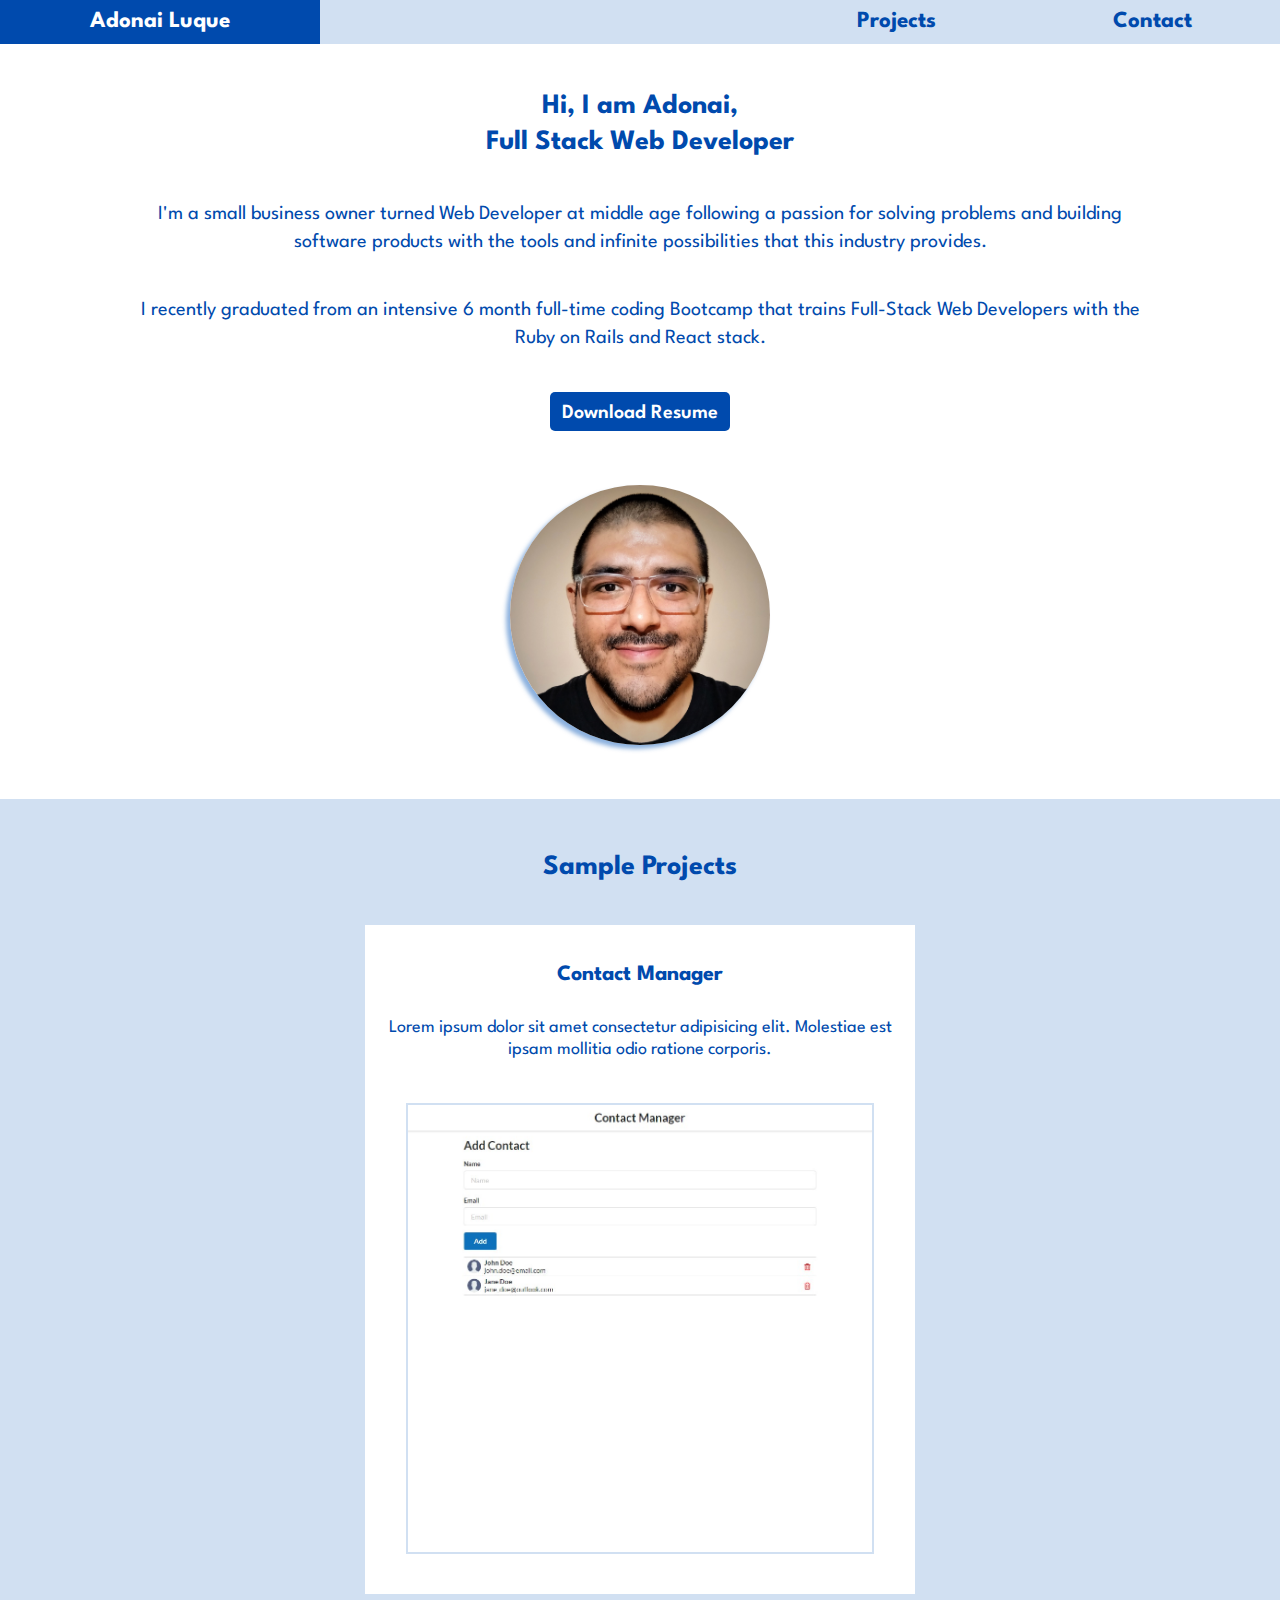
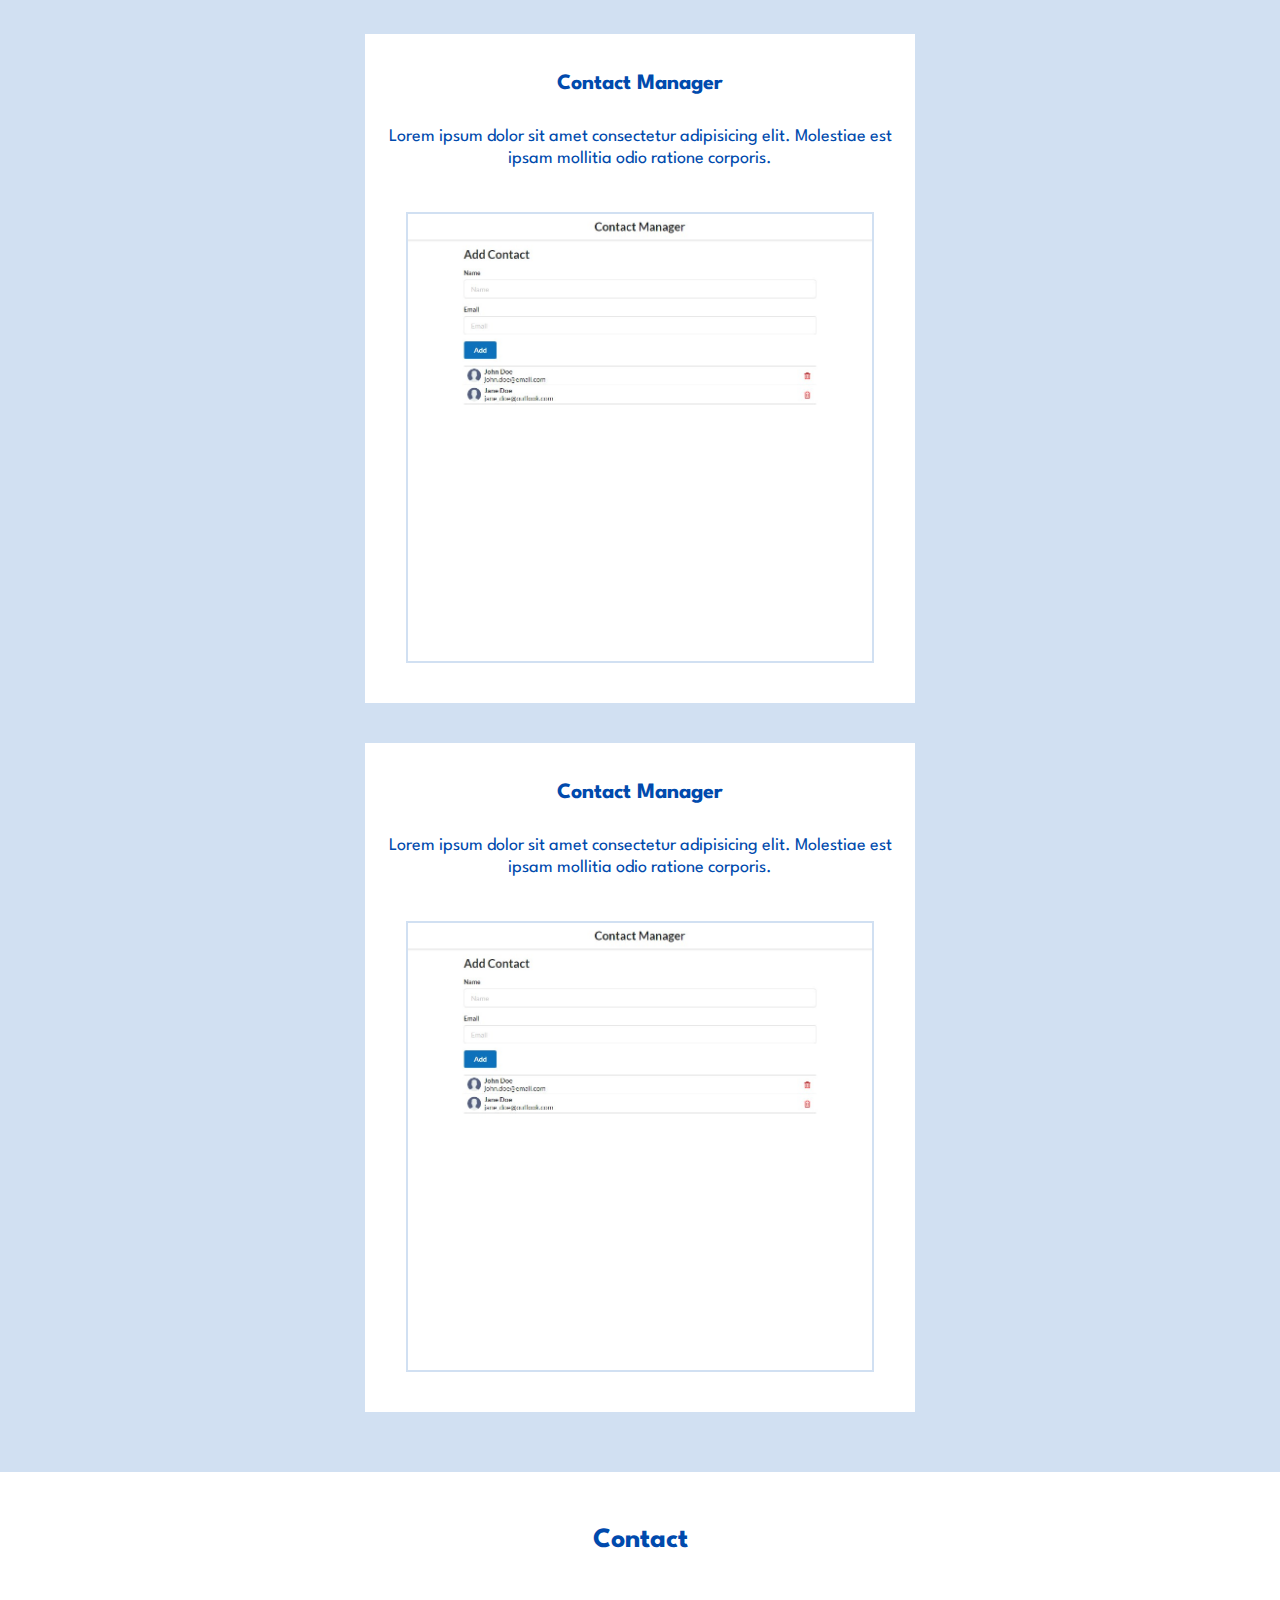
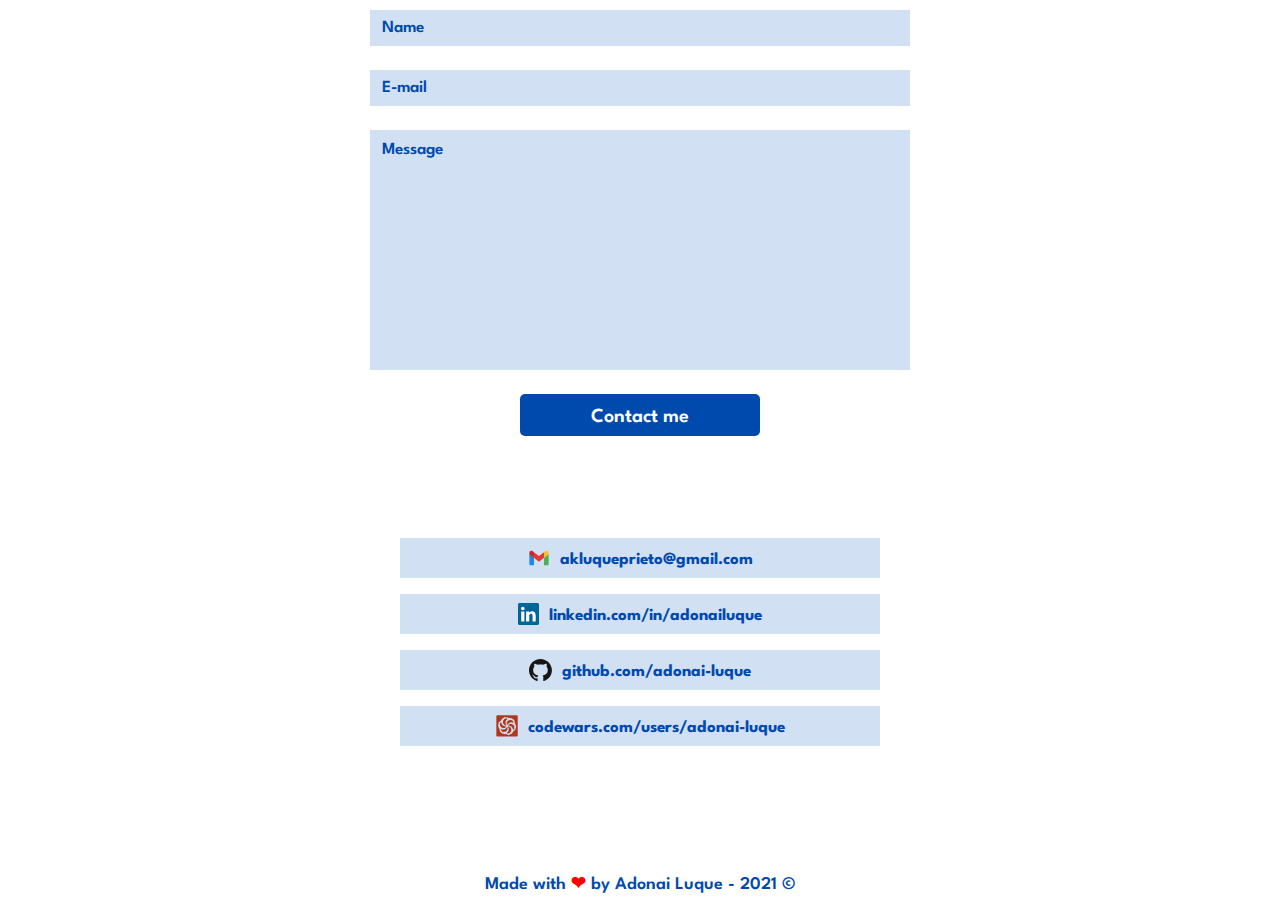
==== commit c47508de: "Resume content updated" ====
--- a/index.html
+++ b/index.html
@@ -21,10 +21,11 @@
     <div class="hero-resume">
       <h2>Hi, I am Adonai, <br>Full Stack Web Developer</h2>
       <p>
-        Lorem ipsum dolor sit amet, consectetur adipisicing elit. Voluptatem
-        labore reiciendis harum! Labore consequatur nihil officia, accusamus
-        consectetur quia fugiat eius libero illo neque? Ullam eligendi
-        asperiores non. Amet, rem.
+        I'm a small business owner turned Web Developer at middle age following a passion for solving problems and
+        building software products with the tools and infinite possibilities that this industry provides.
+      </p>
+      <p>
+        I recently graduated from an intensive 6 month full-time coding Bootcamp that trains Full-Stack Web Developers with the Ruby on Rails and React stack.  
       </p>
       <a class="download-button" href="./assets/pdfs/Adonai Luque - Resume.pdf" download>Download Resume</a>
     </div>
--- a/style.css
+++ b/style.css
@@ -829,7 +829,7 @@
 @media (min-width: 1400px) {
   .hero {
     width: 100%;
-    padding: 72px 0 30px 0;
+    padding: 100px 0 60px 0;
     display: flex;
     flex-direction: row;
     align-items: center;
@@ -879,7 +879,7 @@
   }
   
   .hero-picture img {
-    width: 280px;
+    width: 320px;
     border-radius: 50%;
     box-shadow: -4px 4px 4px 0px rgba(25, 100, 189, 0.5);
   }
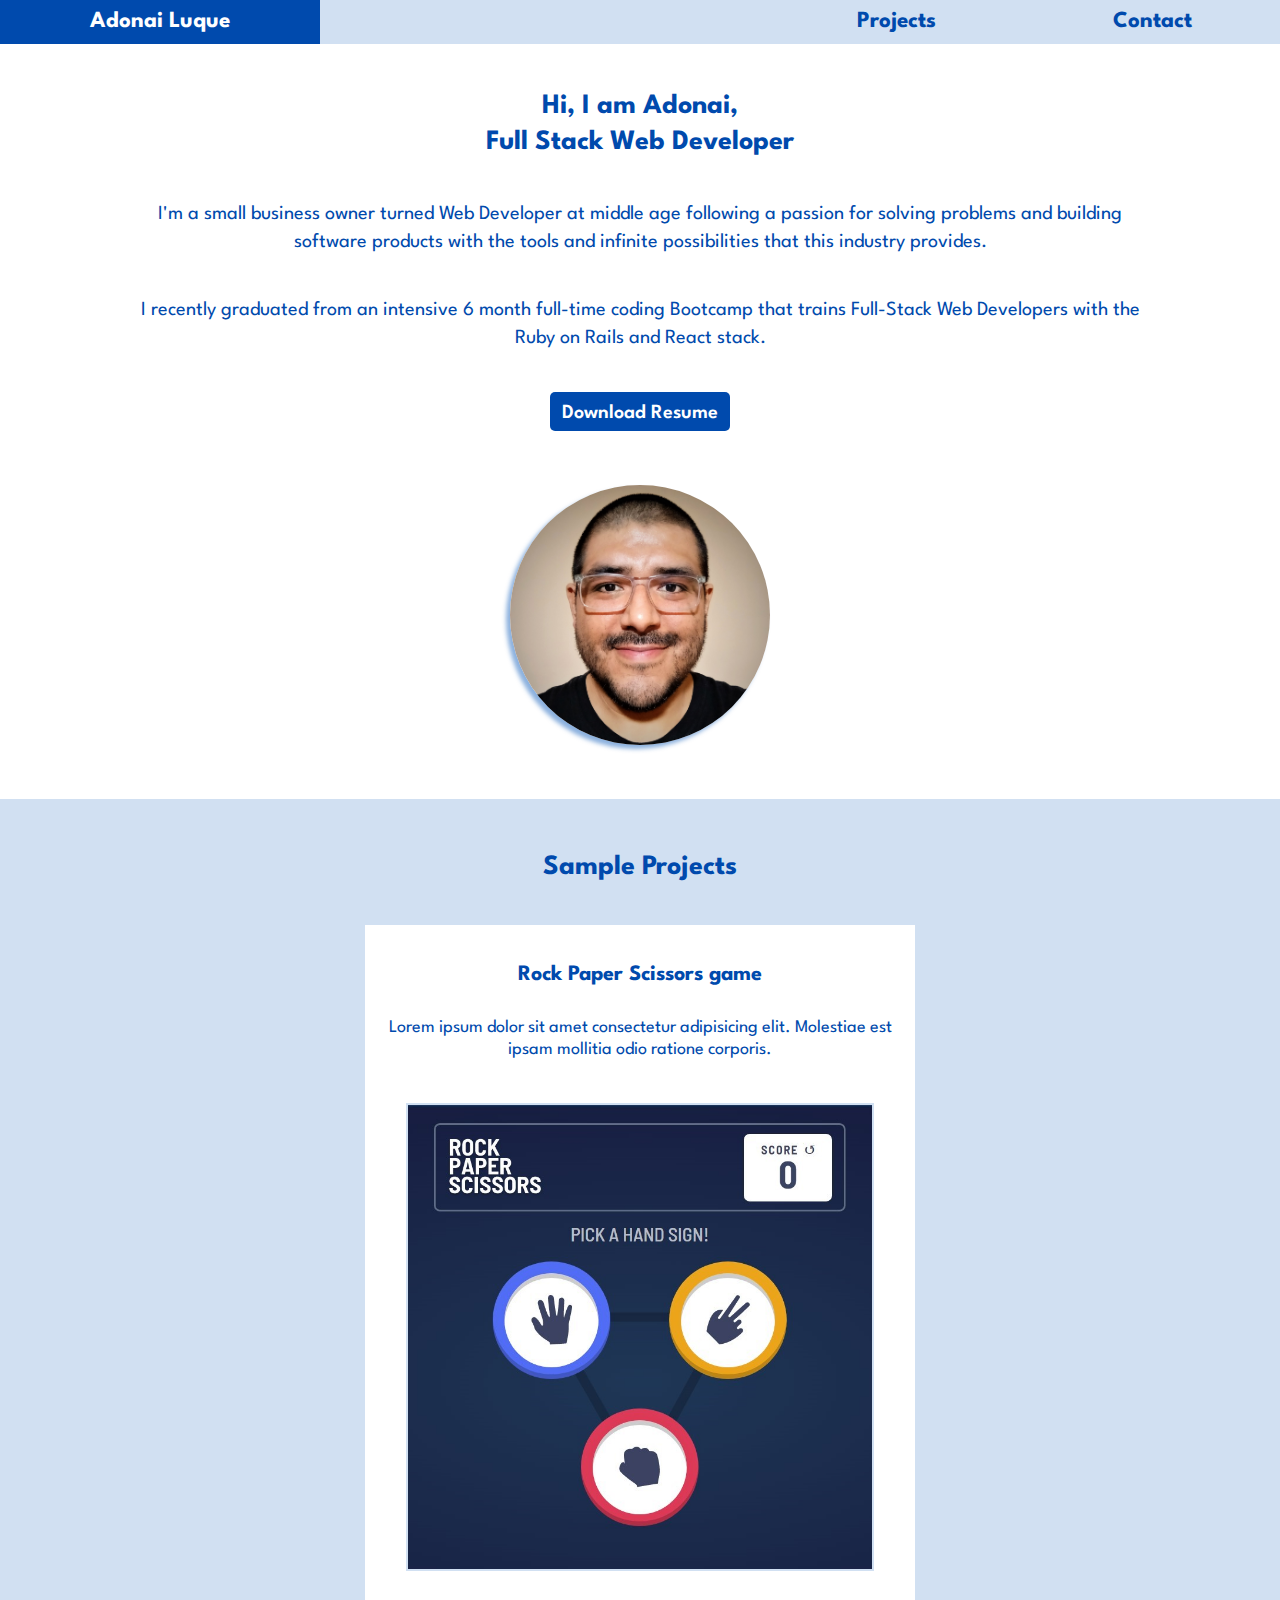
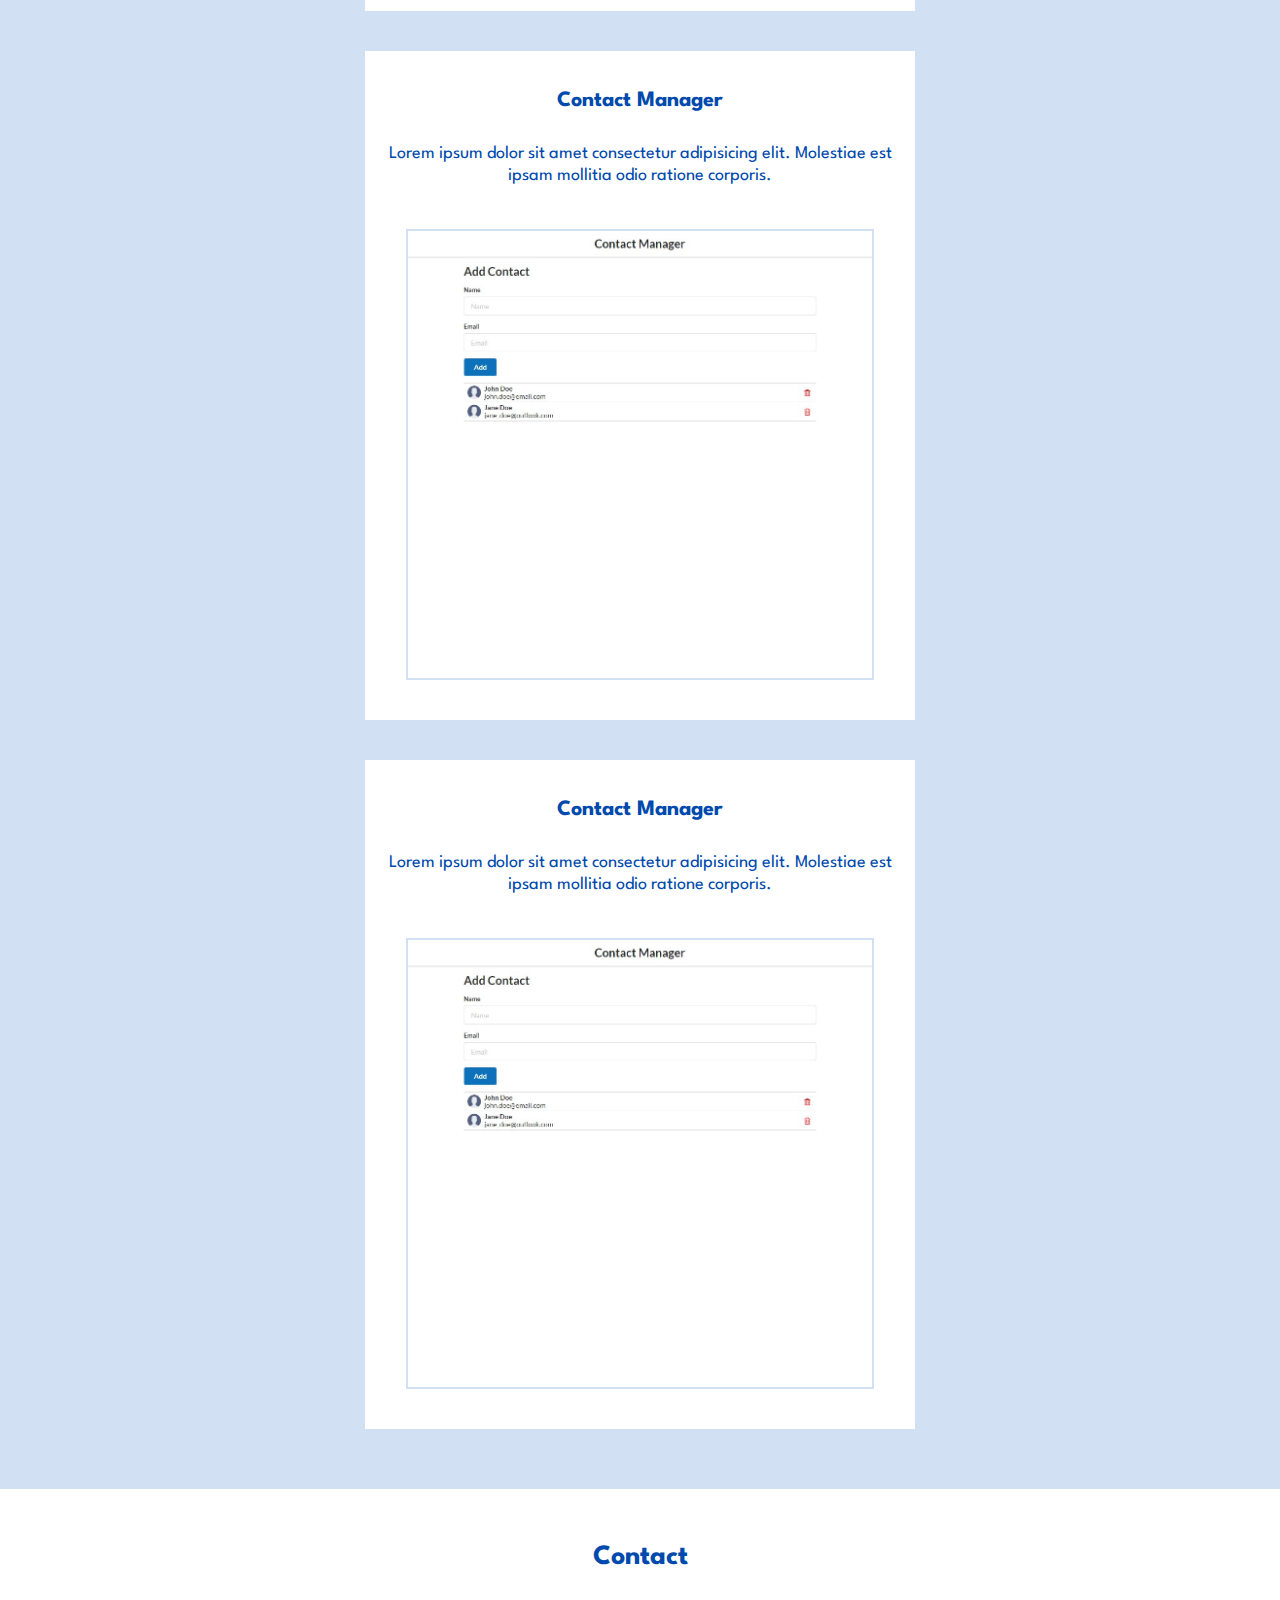
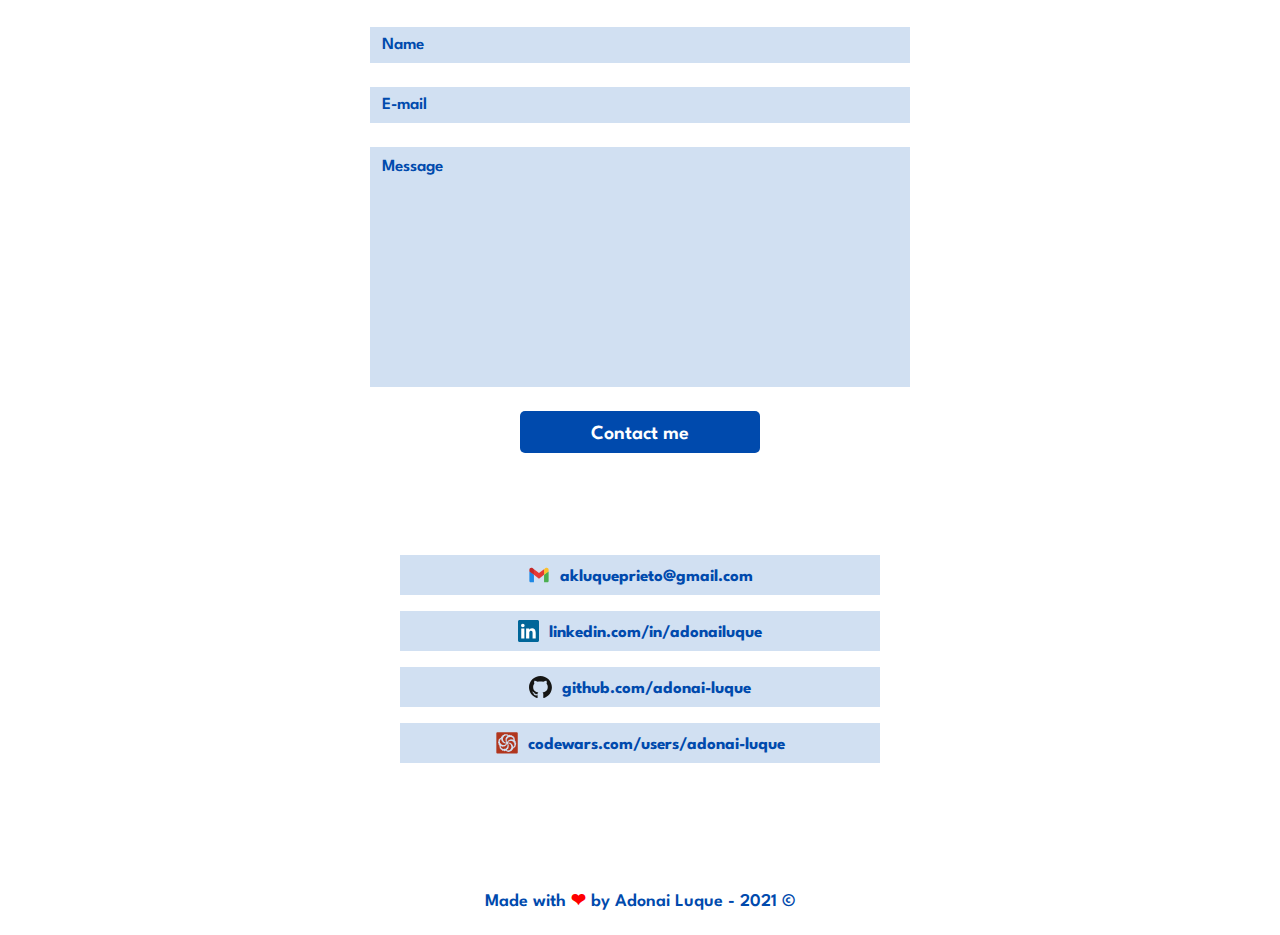
==== commit 6cc765b7: "Rock Paper Scissors project added" ====
--- a/index.html
+++ b/index.html
@@ -37,13 +37,13 @@
     <h2>Sample Projects</h2>
     <div class="project-card">
       <div class="project-description">
-        <h3>Contact Manager</h2>
+        <h3>Rock Paper Scissors game</h2>
           <p>Lorem ipsum dolor sit amet consectetur adipisicing elit. Molestiae est ipsam mollitia odio ratione
             corporis.</p>
       </div>
       <div class="project-screenshot"
-        onclick="window.open('https://adonai-luque.github.io/react-basics-contact-app/');">
-        <img src="./assets/images/project00.jpg" alt="Contact Manager screenshot">
+        onclick="window.open('https://adonai-luque.github.io/rock-paper-scissors/');">
+        <img src="./assets/images/rock-paper-scissors.jpg" alt="Rock Paper Scissors screenshot">
       </div>
     </div>
     <div class="project-card">
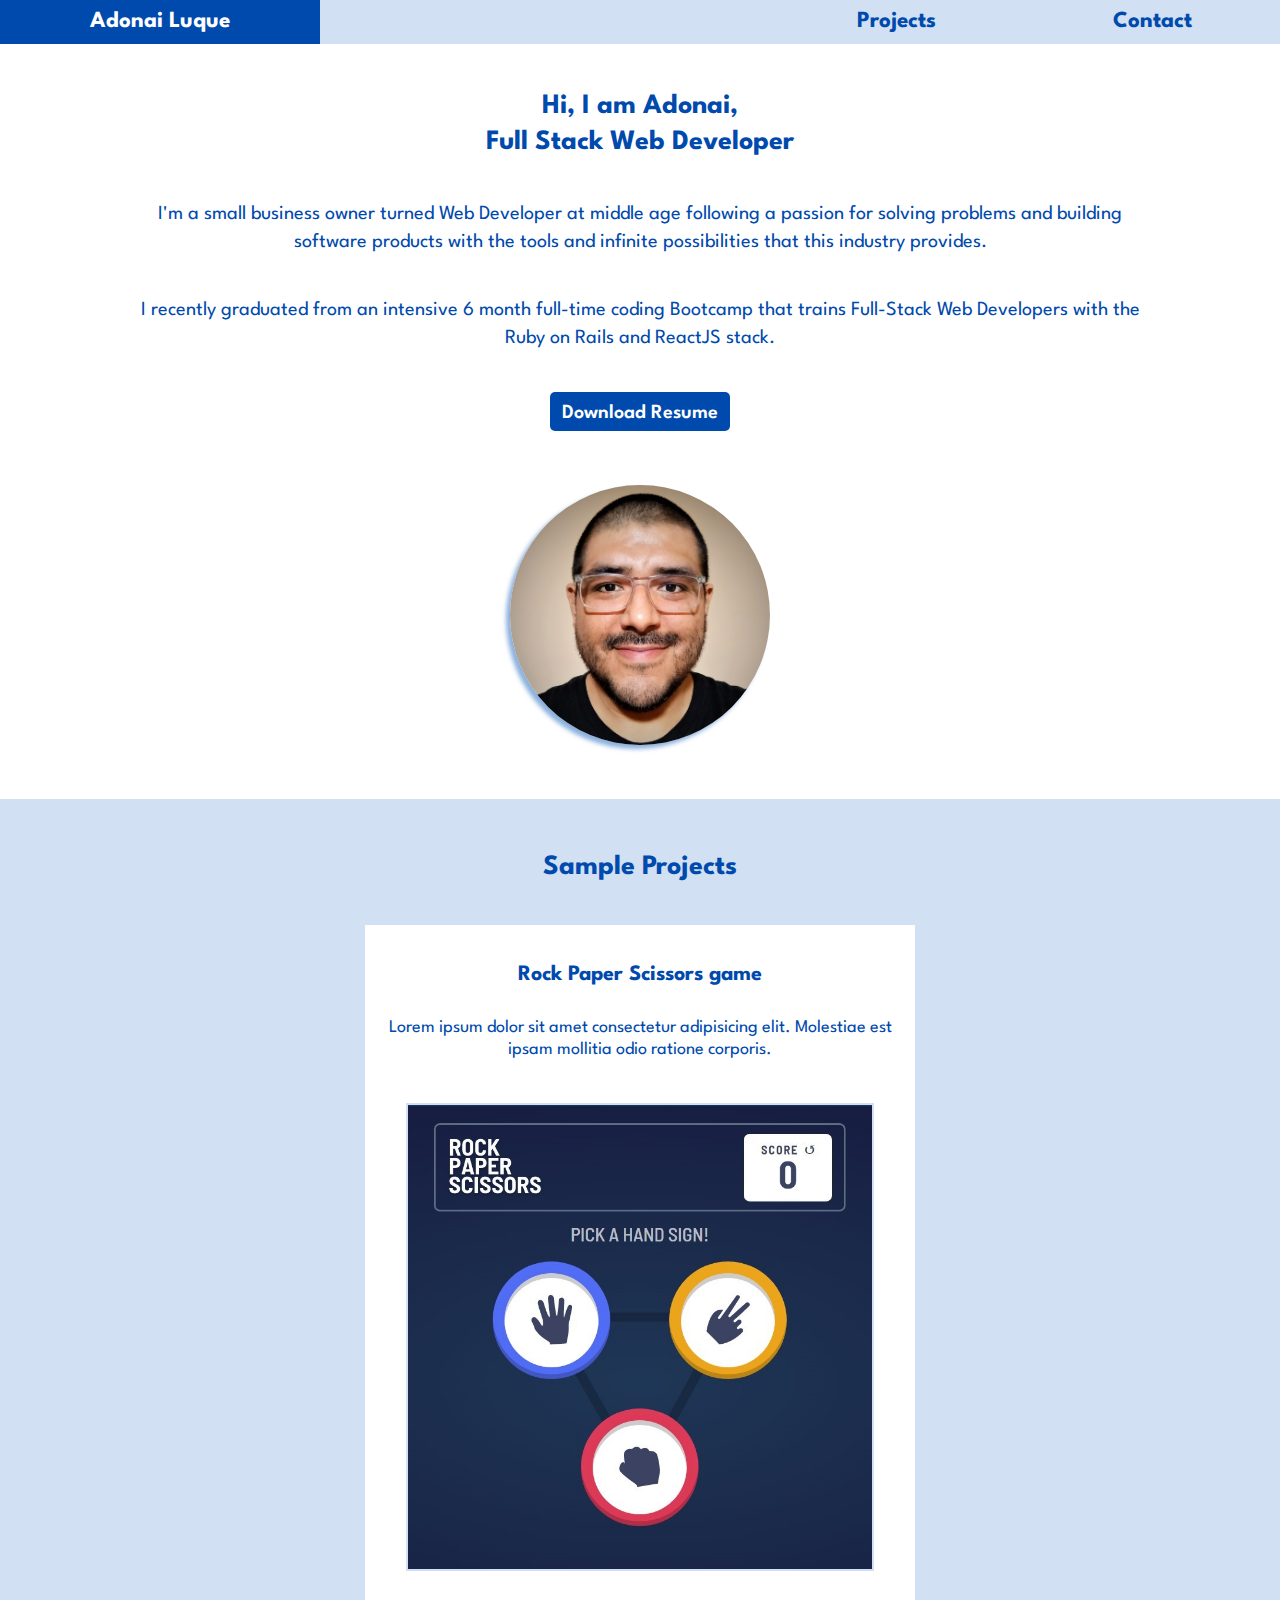
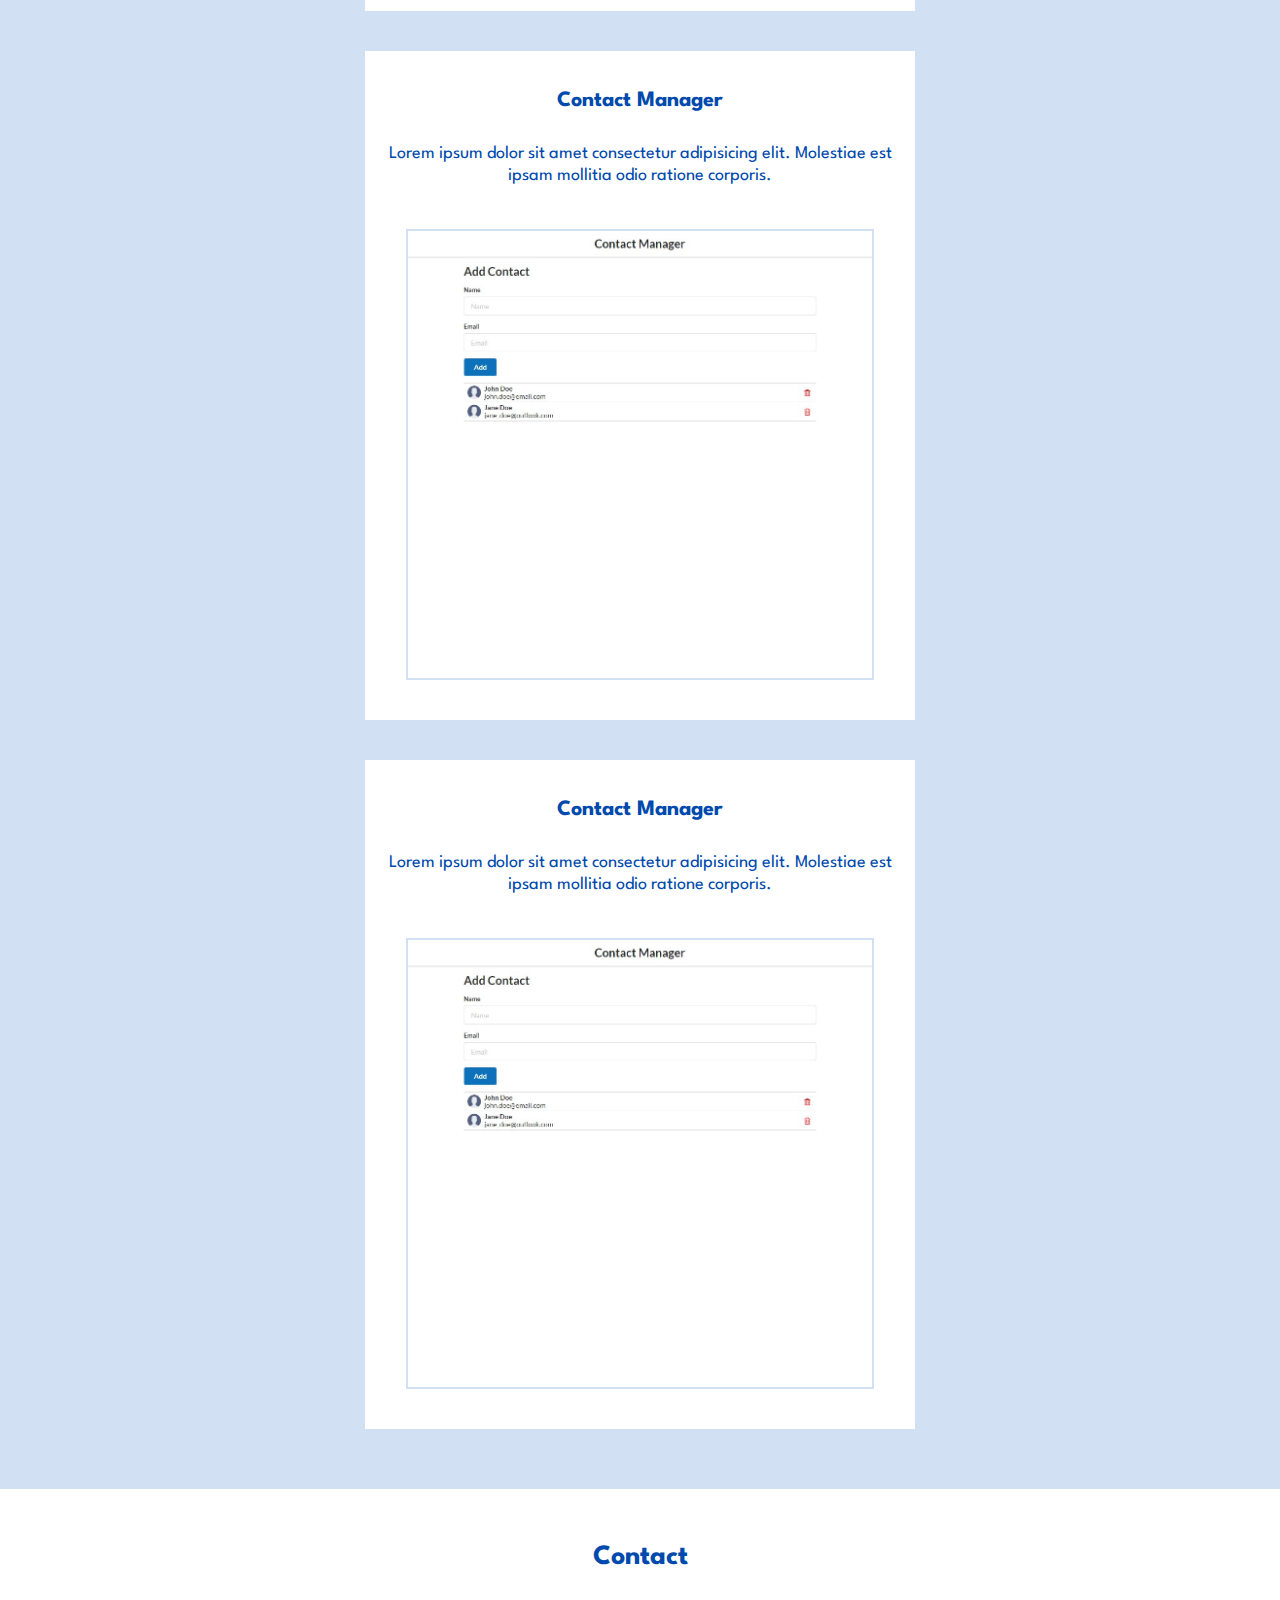
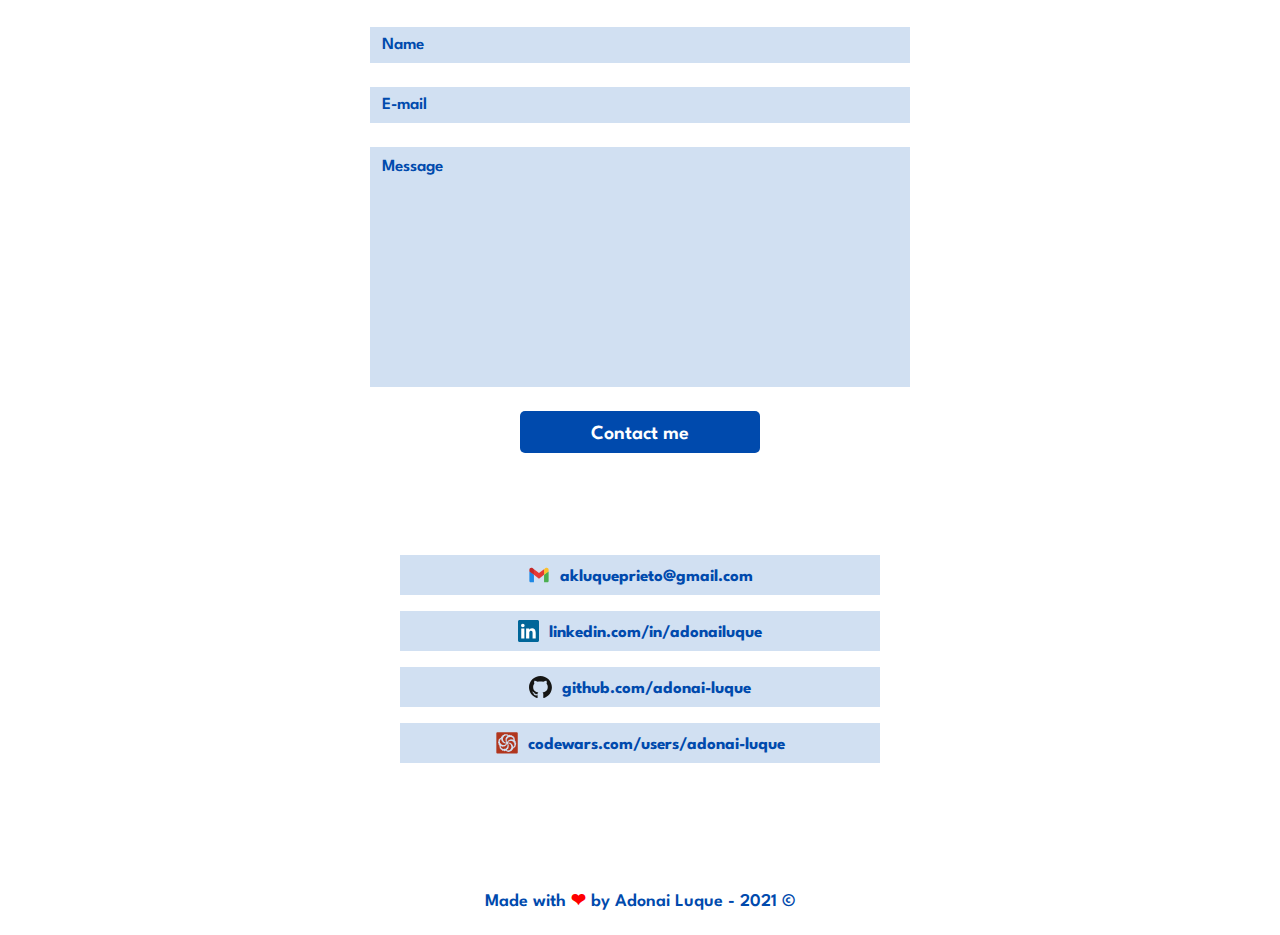
==== commit 2b145e81: "New resume added" ====
--- a/index.html
+++ b/index.html
@@ -25,9 +25,9 @@
         building software products with the tools and infinite possibilities that this industry provides.
       </p>
       <p>
-        I recently graduated from an intensive 6 month full-time coding Bootcamp that trains Full-Stack Web Developers with the Ruby on Rails and React stack.  
+        I recently graduated from an intensive 6 month full-time coding Bootcamp that trains Full-Stack Web Developers with the Ruby on Rails and ReactJS stack.  
       </p>
-      <a class="download-button" href="./assets/pdfs/Adonai Luque - Resume.pdf" download>Download Resume</a>
+      <a class="download-button" href="./assets/pdfs/Adonai Luque.pdf" download>Download Resume</a>
     </div>
     <div class="hero-picture">
       <img src="./assets/images/Square.jpg" alt="Adonai Luque Headshot" />
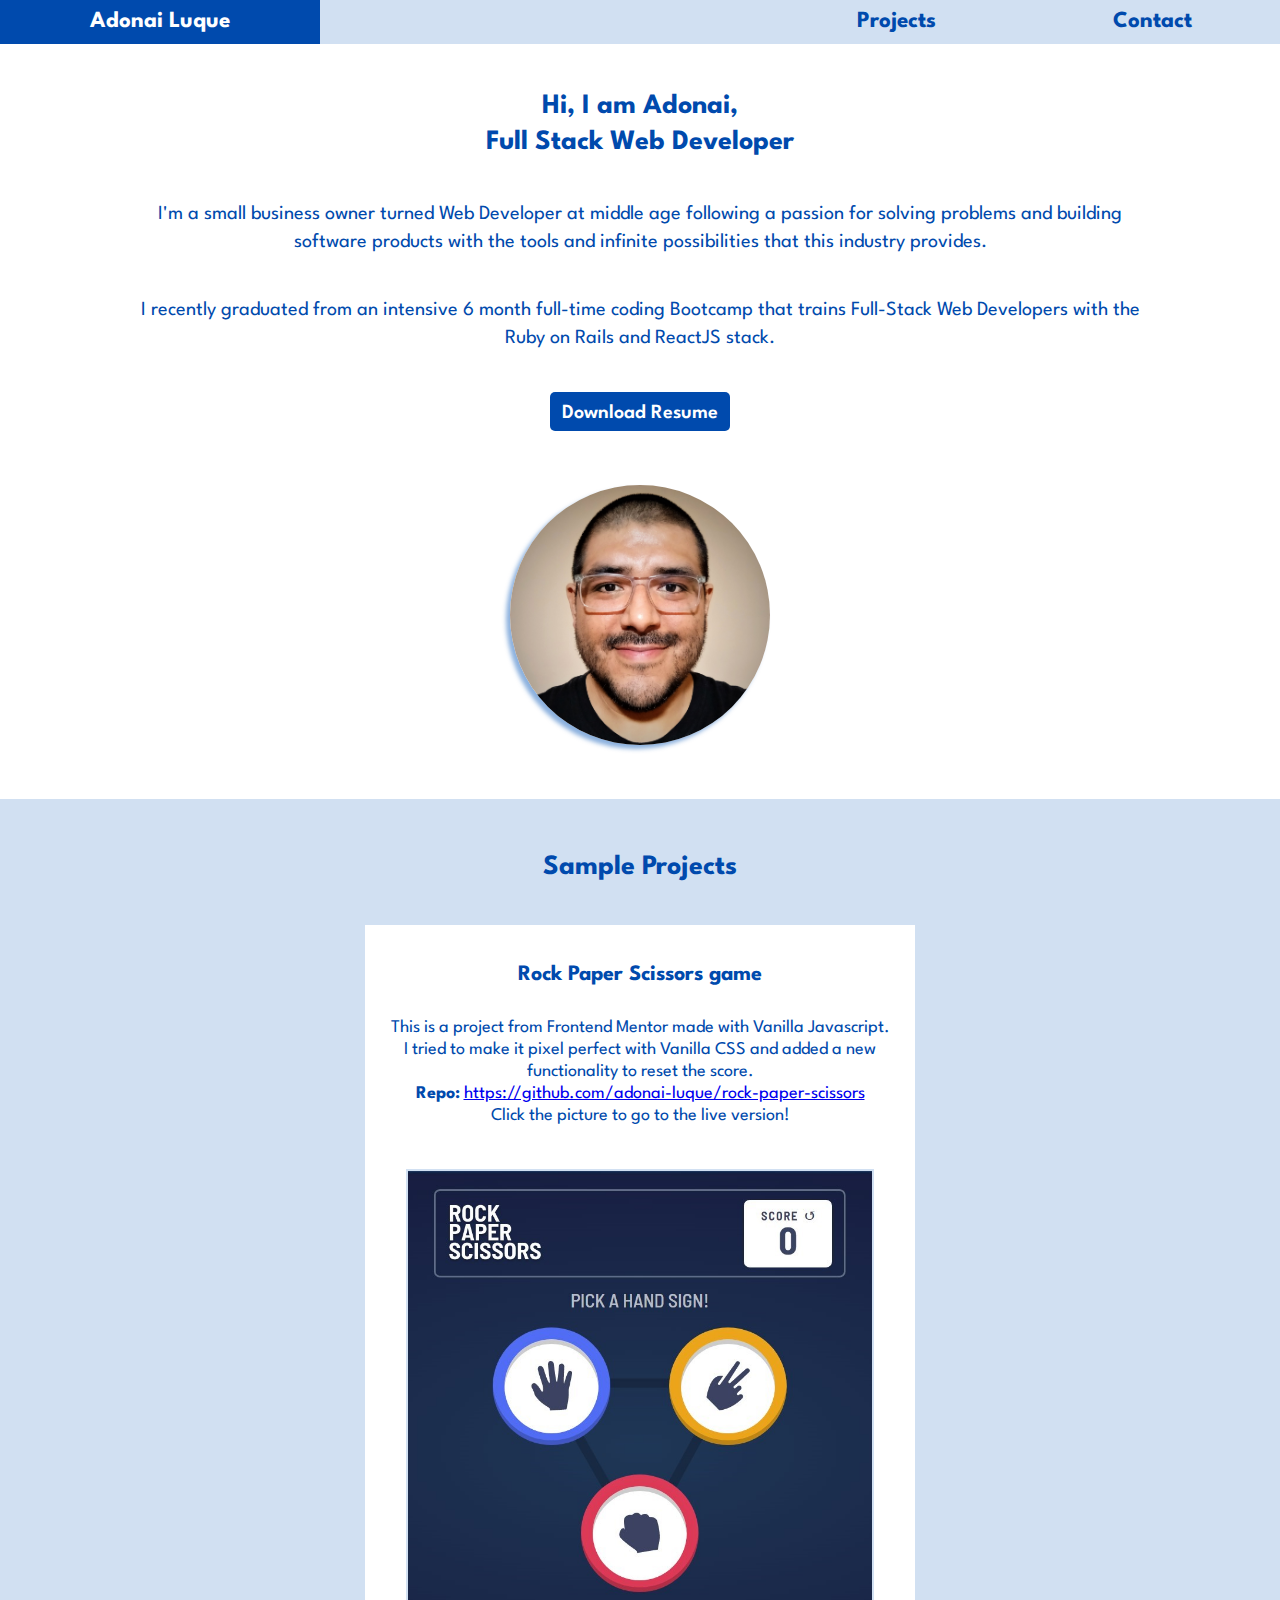
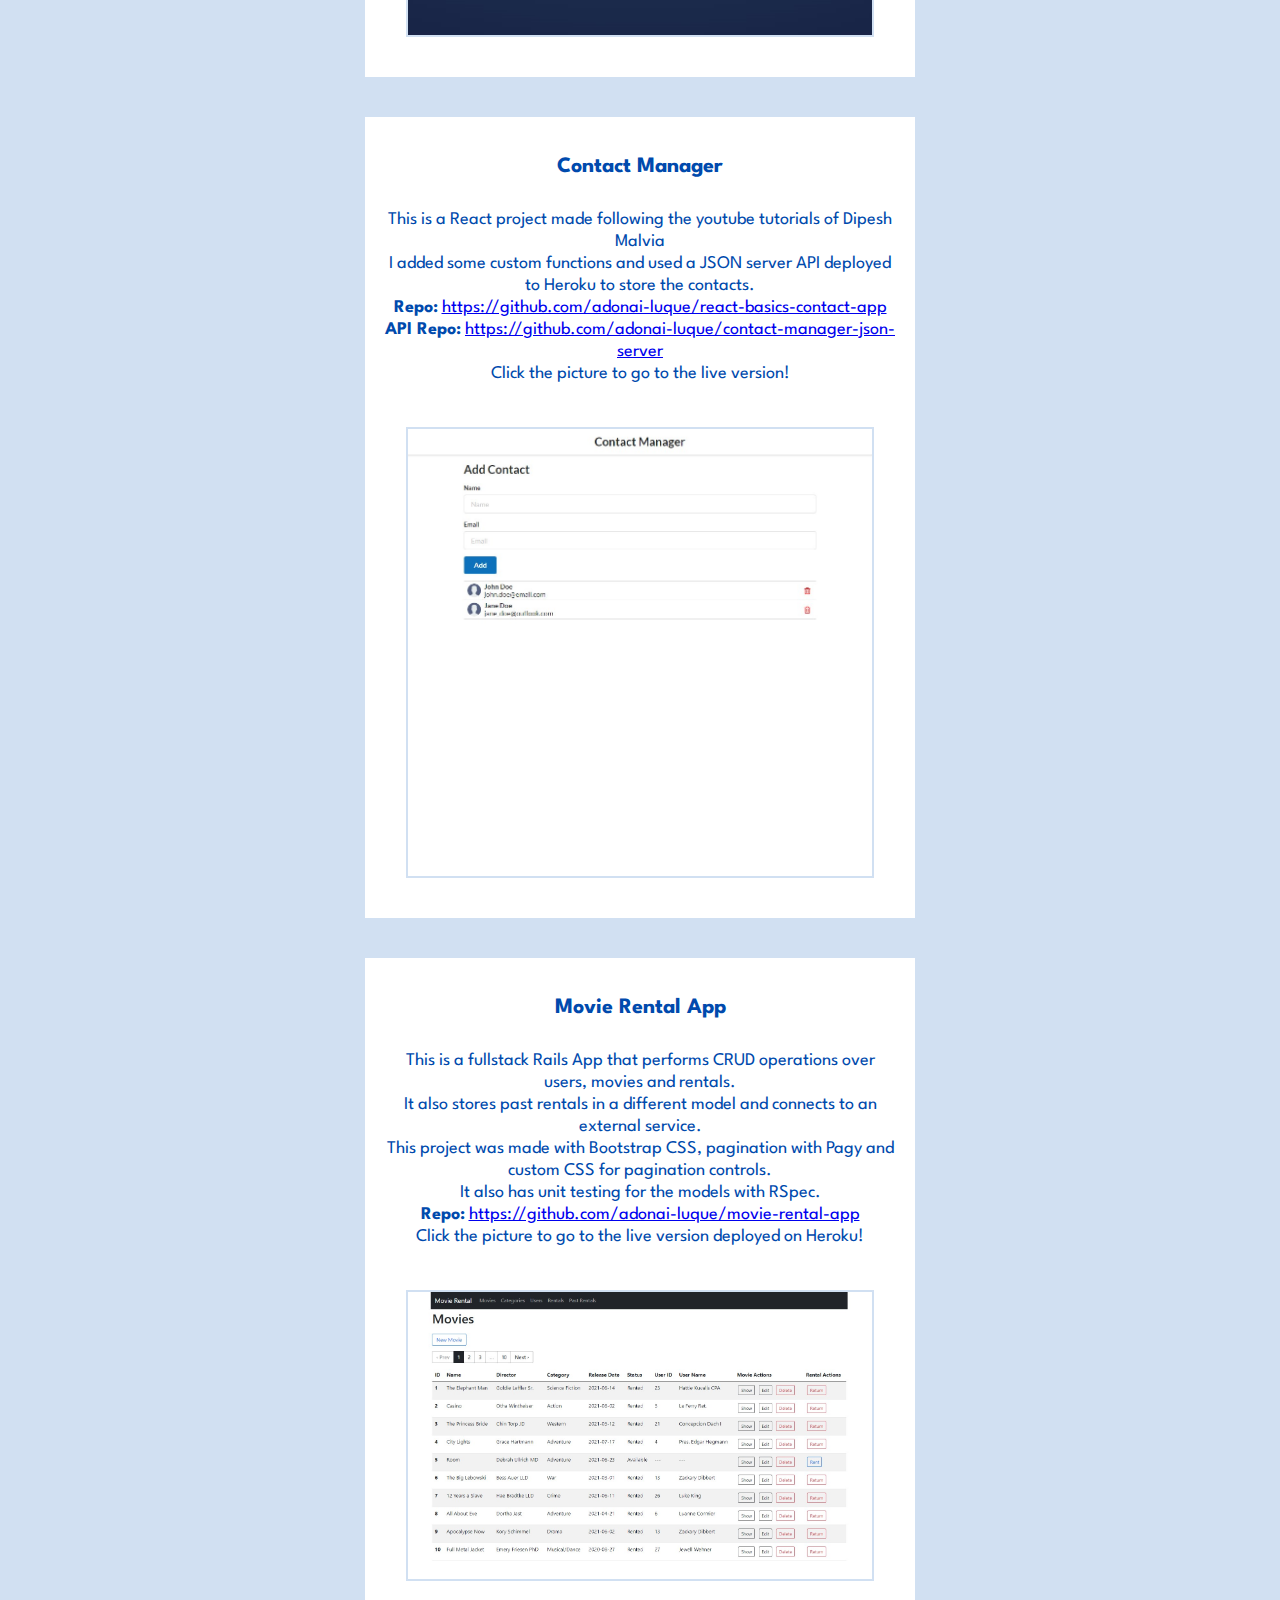
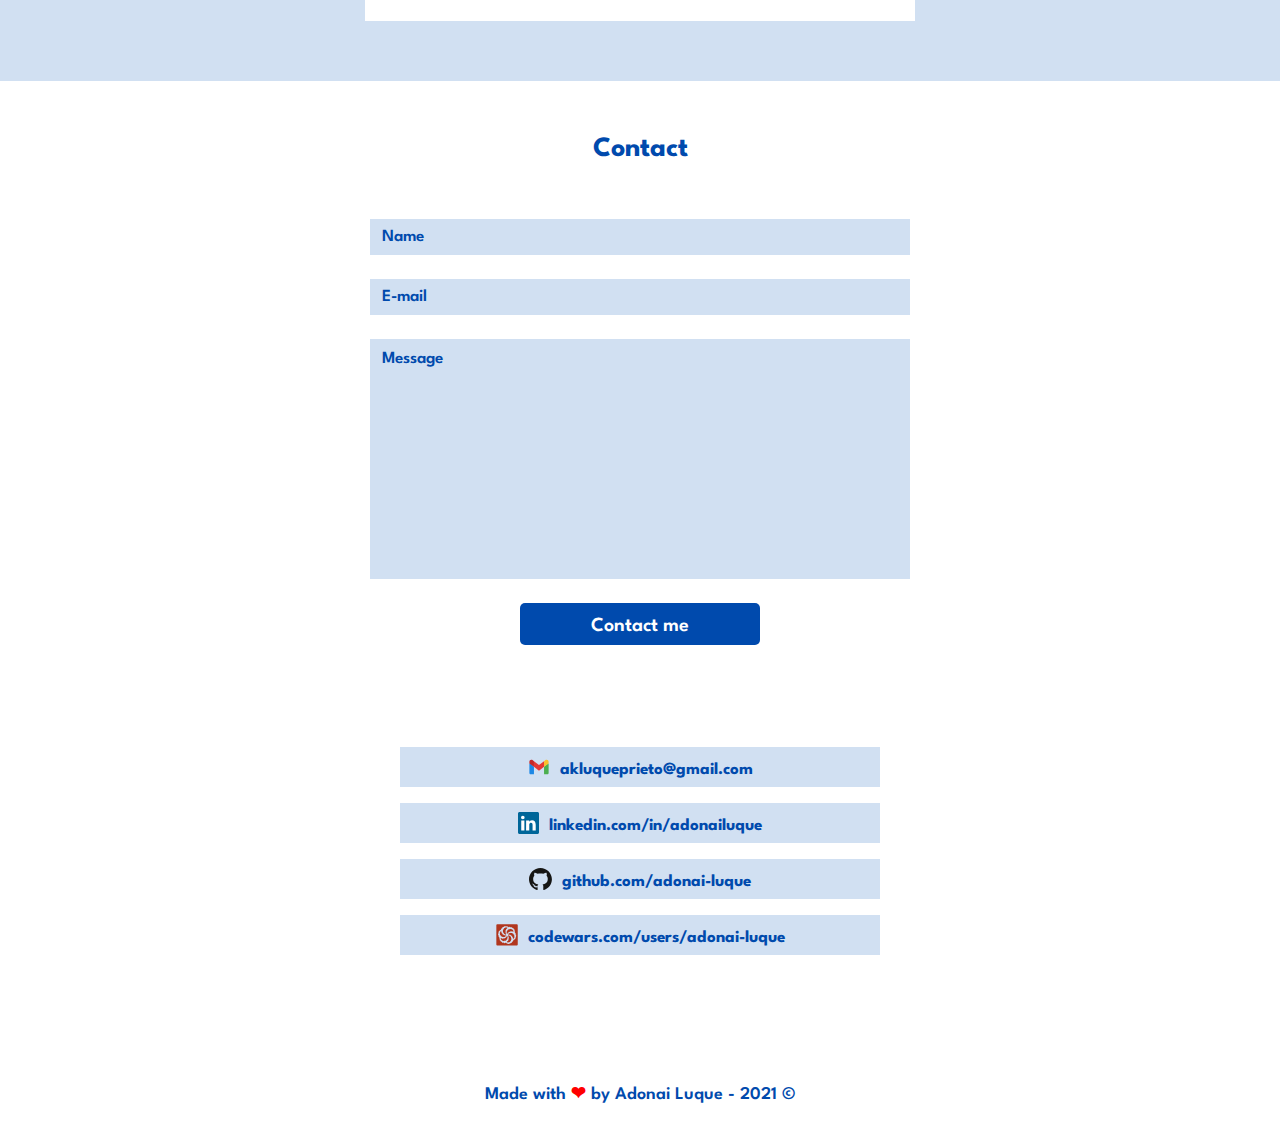
==== commit 34f08d7a: "Updated Projects section descriptions and links" ====
--- a/index.html
+++ b/index.html
@@ -38,8 +38,12 @@
     <div class="project-card">
       <div class="project-description">
         <h3>Rock Paper Scissors game</h2>
-          <p>Lorem ipsum dolor sit amet consectetur adipisicing elit. Molestiae est ipsam mollitia odio ratione
-            corporis.</p>
+        <p>
+          This is a project from Frontend Mentor made with Vanilla Javascript. <br>
+          I tried to make it pixel perfect with Vanilla CSS and added a new functionality to reset the score.<br>
+          <b>Repo:</b> <a href="https://github.com/adonai-luque/rock-paper-scissors">https://github.com/adonai-luque/rock-paper-scissors</a><br>
+          Click the picture to go to the live version!
+        </p>
       </div>
       <div class="project-screenshot"
         onclick="window.open('https://adonai-luque.github.io/rock-paper-scissors/');">
@@ -49,23 +53,34 @@
     <div class="project-card">
       <div class="project-description">
         <h3>Contact Manager</h2>
-          <p>Lorem ipsum dolor sit amet consectetur adipisicing elit. Molestiae est ipsam mollitia odio ratione
-            corporis.</p>
+        <p>
+          This is a React project made following the youtube tutorials of Dipesh Malvia<br>
+          I added some custom functions and used a JSON server API deployed to Heroku to store the contacts.<br>
+          <b>Repo:</b> <a href="https://github.com/adonai-luque/react-basics-contact-app">https://github.com/adonai-luque/react-basics-contact-app</a><br>
+          <b>API Repo:</b> <a href="https://github.com/adonai-luque/contact-manager-json-server">https://github.com/adonai-luque/contact-manager-json-server</a><br>
+          Click the picture to go to the live version!
+        </p>
       </div>
       <div class="project-screenshot"
         onclick="window.open('https://adonai-luque.github.io/react-basics-contact-app/');">
-        <img src="./assets/images/project00.jpg" alt="Contact Manager screenshot">
+        <img src="./assets/images/contact-app.jpg" alt="Contact Manager screenshot">
       </div>
     </div>
     <div class="project-card">
       <div class="project-description">
-        <h3>Contact Manager</h2>
-          <p>Lorem ipsum dolor sit amet consectetur adipisicing elit. Molestiae est ipsam mollitia odio ratione
-            corporis.</p>
+        <h3>Movie Rental App</h2>
+        <p>
+          This is a fullstack Rails App that performs CRUD operations over users, movies and rentals.<br>
+          It also stores past rentals in a different model and connects to an external service.<br>
+          This project was made with Bootstrap CSS, pagination with Pagy and custom CSS for pagination controls.<br>
+          It also has unit testing for the models with RSpec.<br>
+          <b>Repo:</b> <a href="https://github.com/adonai-luque/movie-rental-app">https://github.com/adonai-luque/movie-rental-app</a><br>
+          Click the picture to go to the live version deployed on Heroku!
+        </p>
       </div>
       <div class="project-screenshot"
-        onclick="window.open('https://adonai-luque.github.io/react-basics-contact-app/');">
-        <img src="./assets/images/project00.jpg" alt="Contact Manager screenshot">
+        onclick="window.open('https://adonai-luque-movie-rental-app.herokuapp.com/');">
+        <img src="./assets/images/movie-rental-app.jpg" alt="Contact Manager screenshot">
       </div>
     </div>
   </section>
